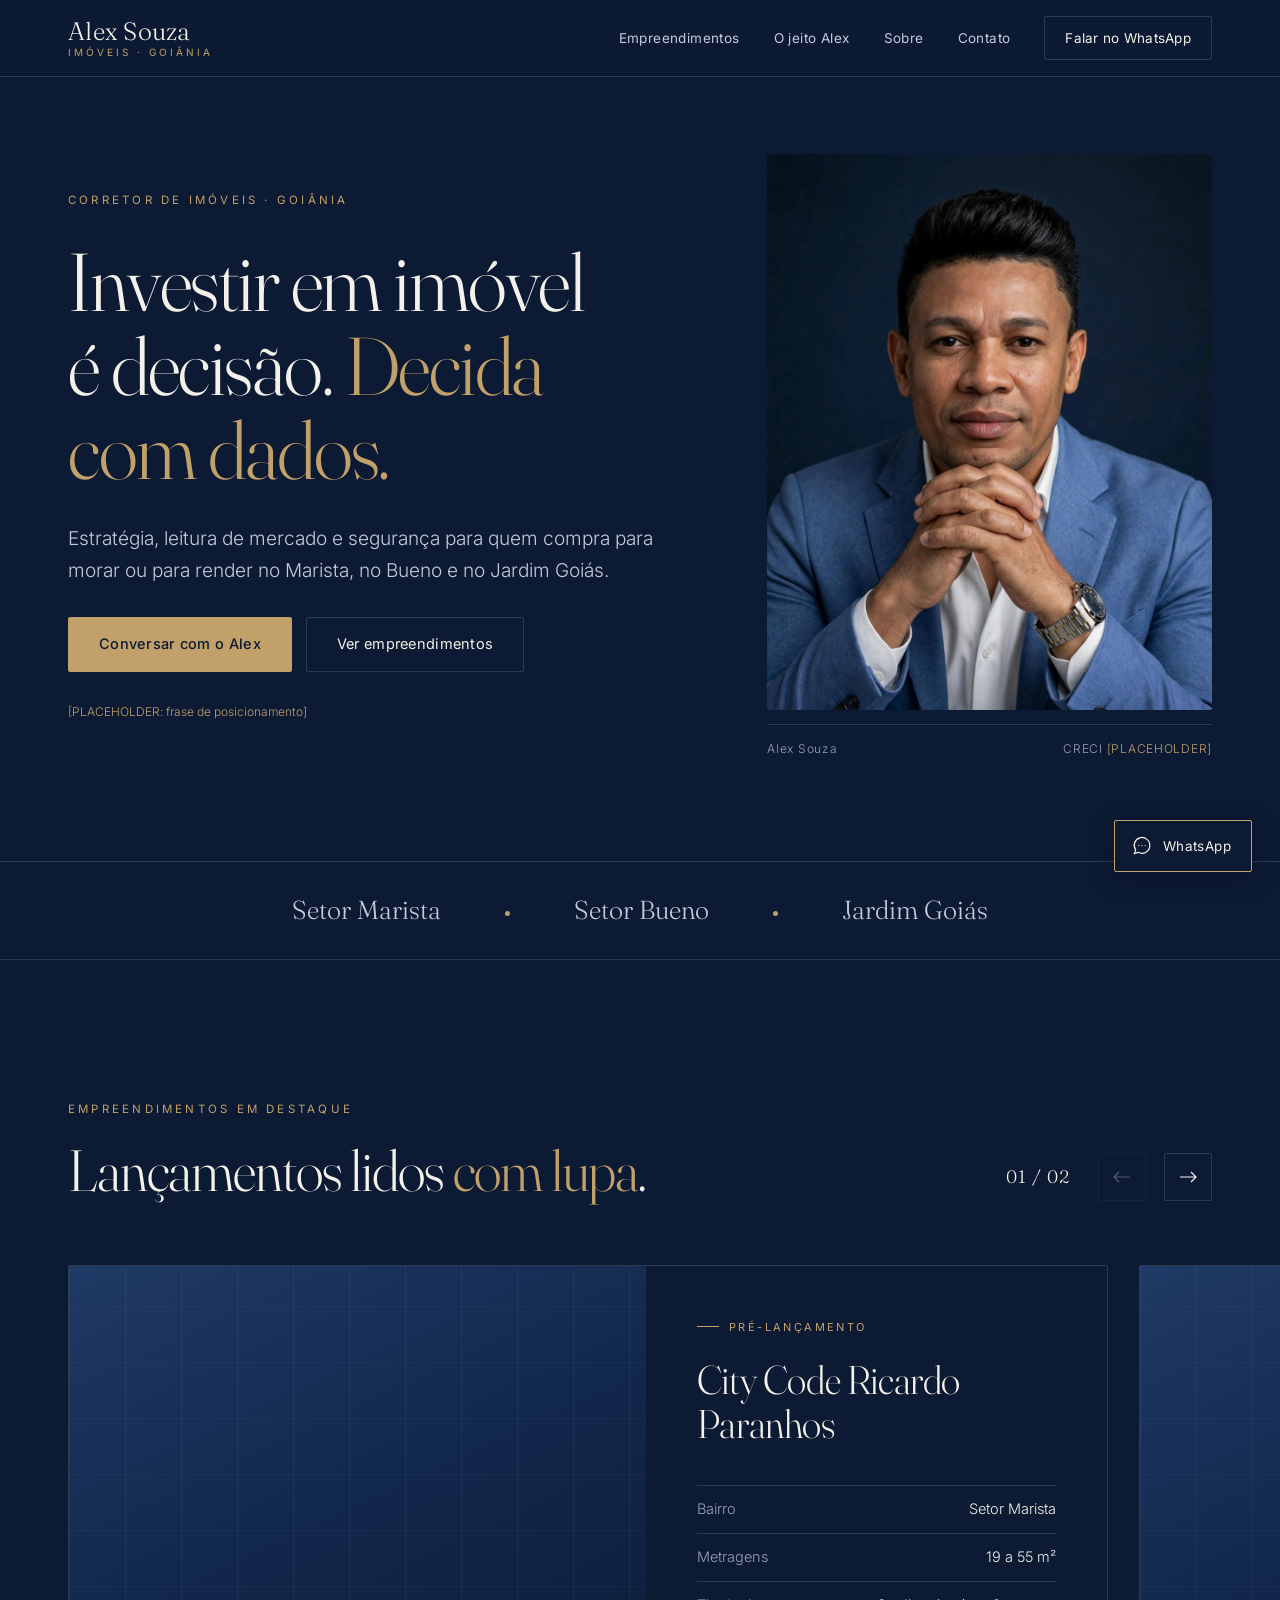
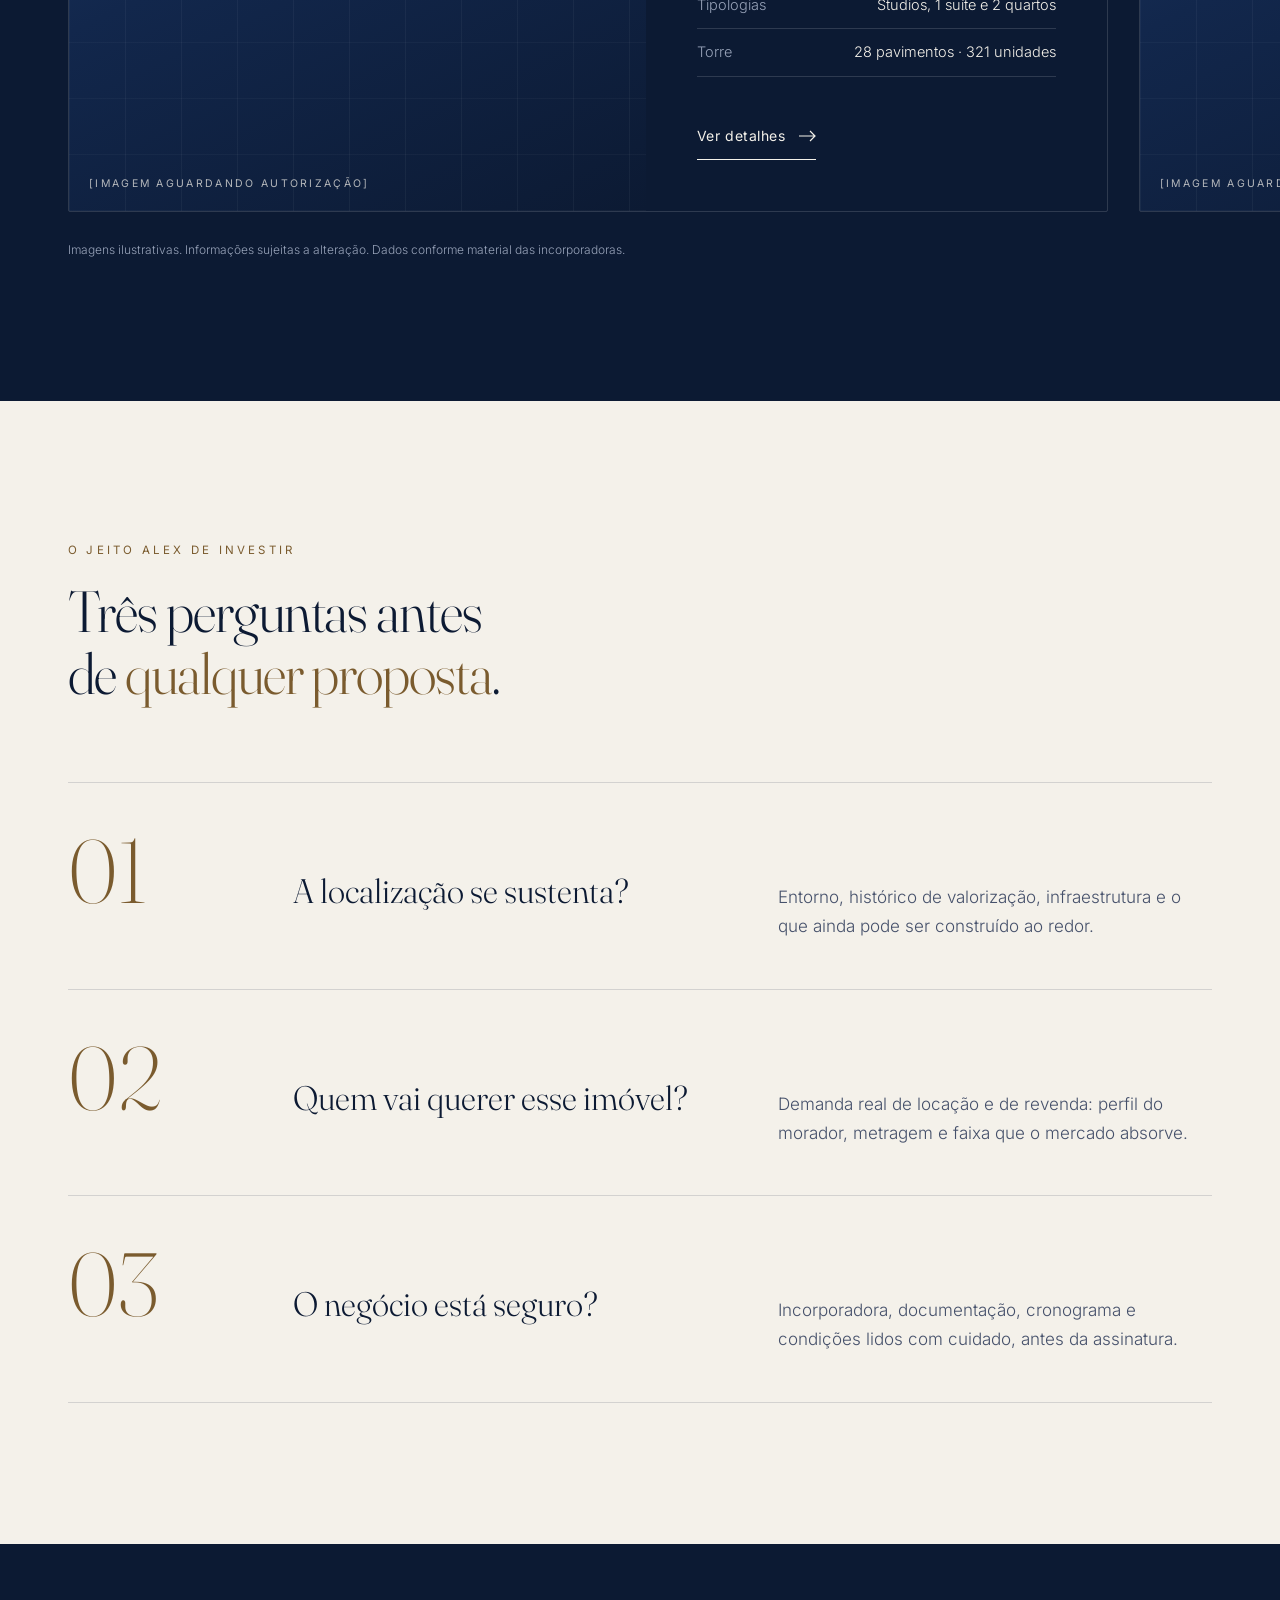
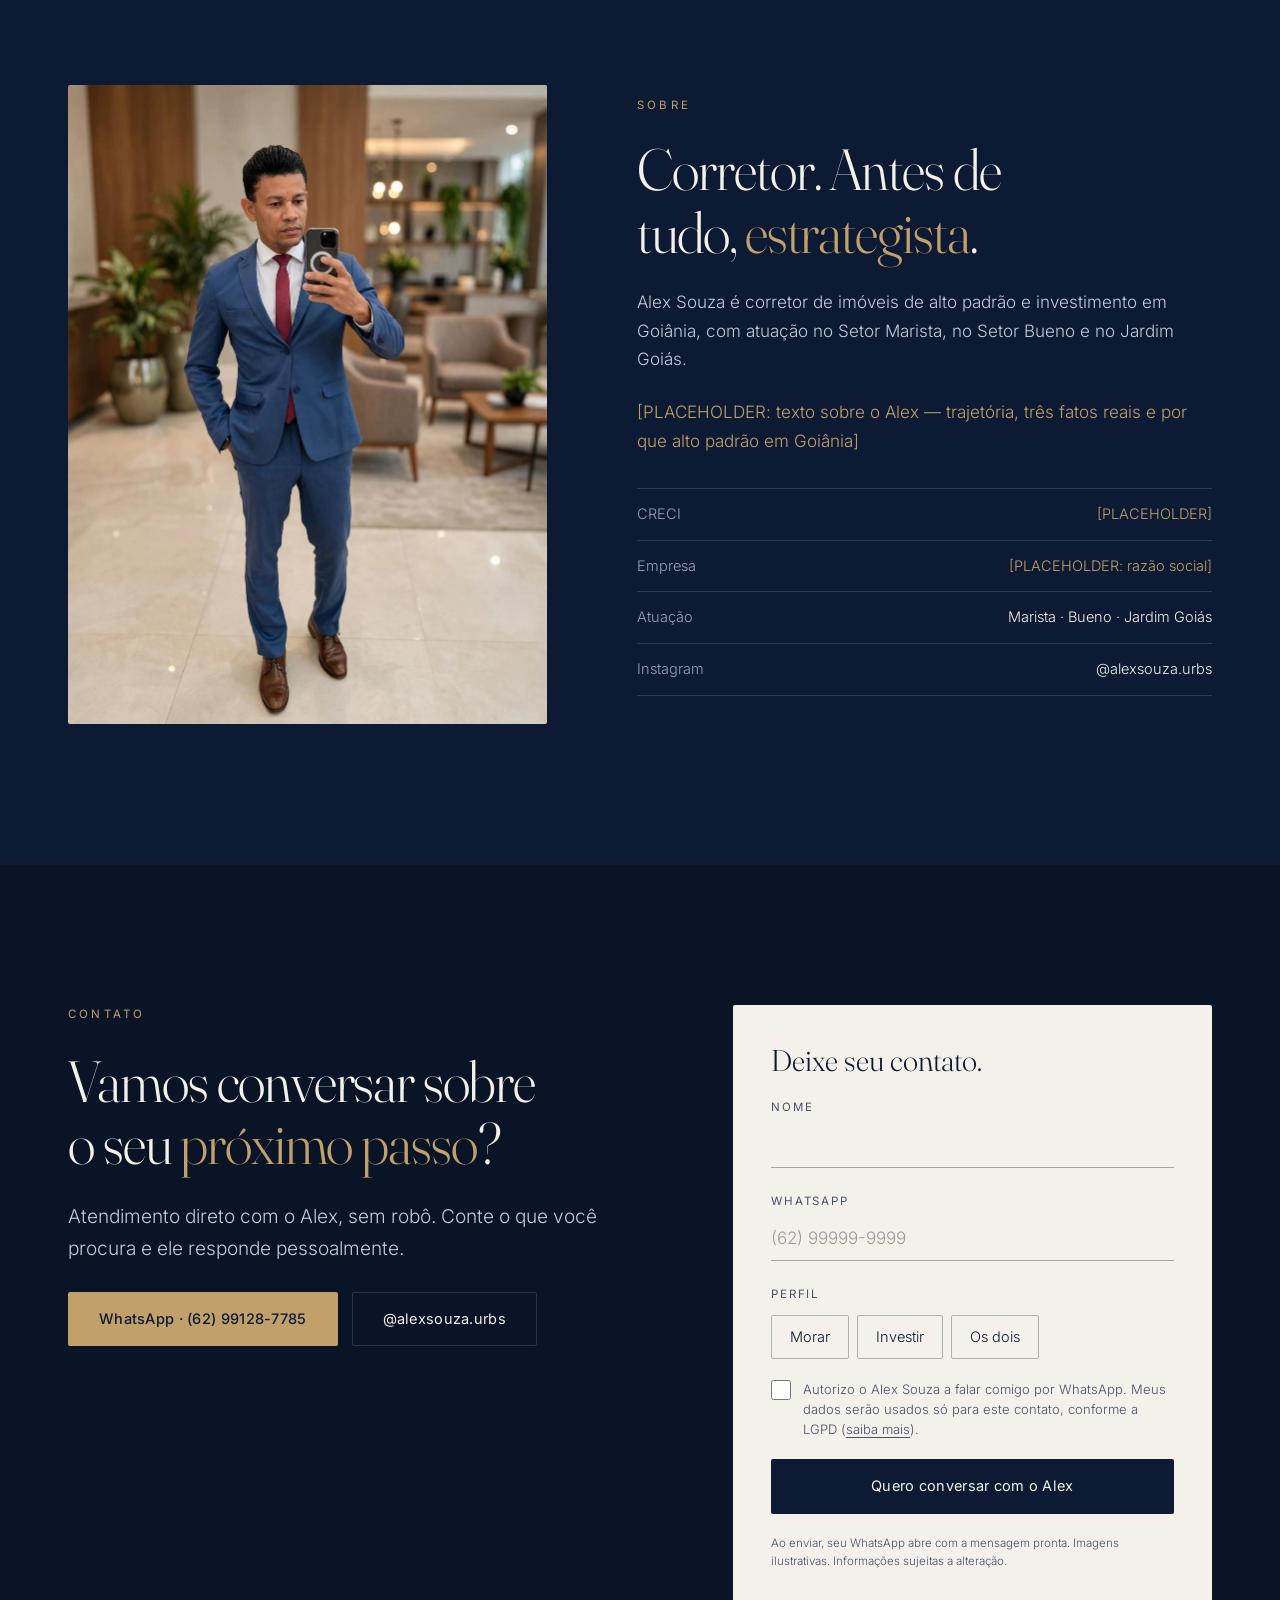
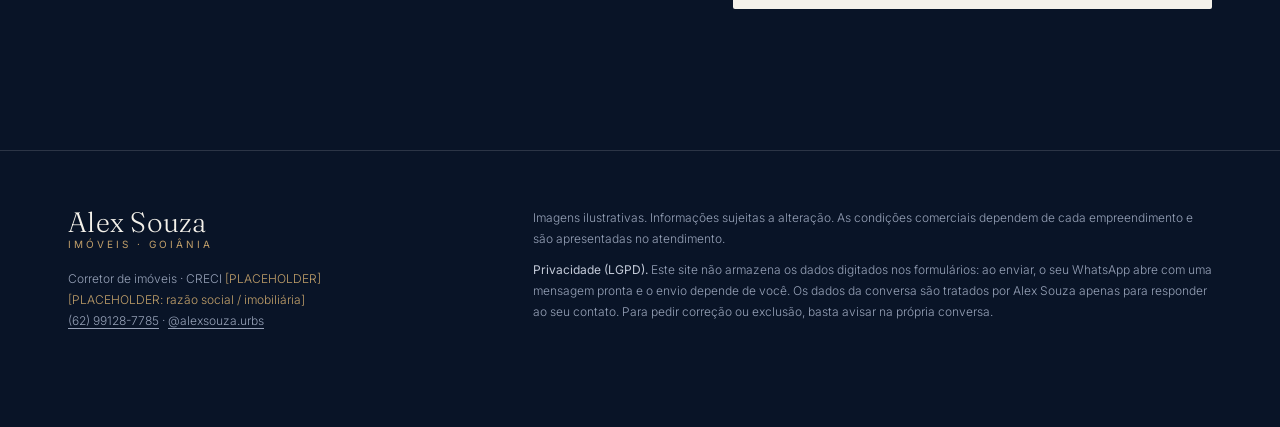
==== index.html @ 4627a456 "chore: commit inicial do site Co-Authored-By: Claude Sonnet 4.6 <noreply@anthropic.com>" ====
<!doctype html>
<html lang="pt-BR">
<head>
<meta charset="utf-8">
<meta name="viewport" content="width=device-width, initial-scale=1">
<title>Alex Souza · Corretor de imóveis de alto padrão e investimento em Goiânia</title>
<meta name="description" content="Alex Souza, corretor de imóveis em Goiânia. Estratégia e análise para comprar ou investir no Setor Marista, Setor Bueno e Jardim Goiás.">
<meta name="theme-color" content="#0C1A33">
<link rel="icon" href="favicon.svg" type="image/svg+xml">
<!-- DOMÍNIO ainda não definido. Quando confirmado, descomente e troque [DOMÍNIO]:
<link rel="canonical" href="https://[DOMÍNIO]/">
<meta property="og:url" content="https://[DOMÍNIO]/">
<meta property="og:image" content="https://[DOMÍNIO]/assets/img/alex-hero.jpg">
-->
<meta property="og:type" content="website">
<meta property="og:locale" content="pt_BR">
<meta property="og:site_name" content="Alex Souza · Imóveis">
<meta property="og:title" content="Alex Souza · Corretor de imóveis de alto padrão e investimento em Goiânia">
<meta property="og:description" content="Alex Souza, corretor de imóveis em Goiânia. Estratégia e análise para comprar ou investir no Setor Marista, Setor Bueno e Jardim Goiás.">
<link rel="preload" href="assets/fonts/fraunces.woff2" as="font" type="font/woff2" crossorigin>
<link rel="preload" href="assets/fonts/inter.woff2" as="font" type="font/woff2" crossorigin>
<link rel="stylesheet" href="assets/css/style.css">
<script>document.documentElement.className += ' js';</script>
<!-- GA4 / Meta Pixel: preencher os IDs e descomentar quando existirem.
     GA4_ID = "[PLACEHOLDER]"   META_PIXEL_ID = "[PLACEHOLDER]"
     (ao ativar, atualizar o aviso de privacidade e incluir consentimento de cookies) -->
<script type="application/ld+json">
{"@context":"https://schema.org","@type":"RealEstateAgent","name":"Alex Souza","description":"Corretor de imóveis de alto padrão e investimento em Goiânia.","telephone":"+55-62-99128-7785","areaServed":["Setor Marista","Setor Bueno","Jardim Goiás","Goiânia"],"address":{"@type":"PostalAddress","addressLocality":"Goiânia","addressRegion":"GO","addressCountry":"BR"},"sameAs":["https://www.instagram.com/alexsouza.urbs"]}
</script>
</head>
<body id="topo">
<a class="skip" href="#conteudo">Ir para o conteúdo</a>
<header class="top">
  <div class="wrap">
    <a class="brand" href="#topo" aria-label="Alex Souza, página inicial"><b>Alex Souza</b><span>Imóveis · Goiânia</span></a>
    <button class="menu-btn" type="button" aria-expanded="false" aria-controls="nav">Menu</button>
    <nav class="nav" id="nav" aria-label="Principal"><a href="#empreendimentos">Empreendimentos</a><a href="#jeito">O jeito Alex</a><a href="#sobre">Sobre</a><a href="#contato">Contato</a><a class="btn btn-line btn-sm" href="https://wa.me/5562991287785?text=Ol%C3%A1%2C%20Alex%21%20Vim%20pelo%20seu%20site%20e%20gostaria%20de%20conversar%20sobre%20im%C3%B3veis%20em%20Goi%C3%A2nia." target="_blank" rel="noopener">Falar no WhatsApp</a></nav>
  </div>
</header>
<main id="conteudo">

  <!-- 1. HERO — para trocar o retrato, substitua assets/img/alex-hero.jpg (qualquer proporção; o quadro 4:5 recorta sozinho). -->
  <section class="wrap hero" aria-labelledby="h-hero">
    <div class="hero-copy" data-reveal>
      <span class="eyebrow">Corretor de imóveis · Goiânia</span>
      <h1 class="display" id="h-hero">Investir em imóvel é decisão. <em>Decida com dados.</em></h1>
      <p class="lead">Estratégia, leitura de mercado e segurança para quem compra para morar ou para render no Marista, no Bueno e no Jardim Goiás.</p>
      <div class="row">
        <a class="btn btn-bronze" href="https://wa.me/5562991287785?text=Ol%C3%A1%2C%20Alex%21%20Vim%20pelo%20seu%20site%20e%20gostaria%20de%20conversar%20sobre%20im%C3%B3veis%20em%20Goi%C3%A2nia." target="_blank" rel="noopener">Conversar com o Alex</a>
        <a class="btn btn-line" href="#empreendimentos">Ver empreendimentos</a>
      </div>
      <!-- Frase de posicionamento: o Alex ainda vai escolher entre as 3 opções. -->
      <p class="note"><span class="ph">[PLACEHOLDER: frase de posicionamento]</span></p>
    </div>
    <figure class="portrait" data-reveal>
      <div class="frame"><img src="assets/img/alex-hero.jpg" width="1026" height="1280" alt="Retrato de Alex Souza, corretor de imóveis em Goiânia" fetchpriority="high"></div>
      <figcaption><span>Alex Souza</span><span>CRECI <span class="ph">[PLACEHOLDER]</span></span></figcaption>
    </figure>
  </section>

  <!-- 2. FAIXA DE BAIRROS -->
  <div class="strip" aria-label="Bairros de atuação">
    <ul class="wrap"><li>Setor Marista</li><li>Setor Bueno</li><li>Jardim Goiás</li></ul>
  </div>

  <!-- 3. EMPREENDIMENTOS EM DESTAQUE -->
  <section id="empreendimentos" class="sec" aria-labelledby="h-emp">
    <div data-carousel aria-roledescription="carrossel" aria-label="Empreendimentos em destaque">
      <div class="wrap car-head" data-reveal>
        <div class="head">
          <span class="eyebrow">Empreendimentos em destaque</span>
          <h2 class="title" id="h-emp">Lançamentos lidos <em>com lupa</em>.</h2>
        </div>
        <div class="car-ui">
        <span class="count" aria-live="polite">01 / 01</span>
        <button class="arrow" type="button" data-prev aria-label="Anterior: empreendimento"><svg width="18" height="12" viewBox="0 0 18 12" fill="none" stroke="currentColor" stroke-width="1.2" aria-hidden="true"><path d="M17 6H1M6 1L1 6l5 5"/></svg></button>
        <button class="arrow" type="button" data-next aria-label="Próximo: empreendimento"><svg width="18" height="12" viewBox="0 0 18 12" fill="none" stroke="currentColor" stroke-width="1.2" aria-hidden="true"><path d="M1 6h16M12 1l5 5-5 5"/></svg></button>
      </div>
      </div>
      <div class="track" tabindex="0" data-reveal>
        <article class="slide dev">
          <div class="shot " data-src="" data-alt="Perspectiva ilustrativa do City Code Ricardo Paranhos"><span class="wait">[imagem aguardando autorização]</span></div>
          <div class="dev-body">
            <span class="tag">Pré-lançamento</span>
            <h3>City Code Ricardo Paranhos</h3>
            <dl class="spec"><div><dt>Bairro</dt><dd>Setor Marista</dd></div><div><dt>Metragens</dt><dd>19 a 55 m²</dd></div><div><dt>Tipologias</dt><dd>Studios, 1 suíte e 2 quartos</dd></div><div><dt>Torre</dt><dd>28 pavimentos · 321 unidades</dd></div></dl>
            <a class="more" href="city-code-ricardo-paranhos/index.html">Ver detalhes<svg width="18" height="12" viewBox="0 0 18 12" fill="none" stroke="currentColor" stroke-width="1.2" aria-hidden="true"><path d="M1 6h16M12 1l5 5-5 5"/></svg></a>
          </div>
        </article>
        <article class="slide dev">
          <div class="shot " data-src="" data-alt="Perspectiva ilustrativa do ÓRA Vaca Brava"><span class="wait">[imagem aguardando autorização]</span></div>
          <div class="dev-body">
            <span class="tag"><span class="ph">[PLACEHOLDER: fase]</span></span>
            <h3>ÓRA Vaca Brava</h3>
            <dl class="spec"><div><dt>Bairro</dt><dd><span class="ph">[PLACEHOLDER]</span></dd></div><div><dt>Metragens</dt><dd><span class="ph">[PLACEHOLDER]</span></dd></div><div><dt>Tipologias</dt><dd><span class="ph">[PLACEHOLDER]</span></dd></div></dl>
            <a class="more" href="ora-vaca-brava/index.html">Ver detalhes<svg width="18" height="12" viewBox="0 0 18 12" fill="none" stroke="currentColor" stroke-width="1.2" aria-hidden="true"><path d="M1 6h16M12 1l5 5-5 5"/></svg></a>
          </div>
        </article>
      </div>
    </div>
    <div class="wrap"><p class="note" style="margin-top:28px">Imagens ilustrativas. Informações sujeitas a alteração. Dados conforme material das incorporadoras.</p></div>
  </section>

  <!-- 4. O JEITO ALEX DE INVESTIR -->
  <section id="jeito" class="sec on-light" aria-labelledby="h-jeito">
    <div class="wrap">
      <div class="head" data-reveal>
        <span class="eyebrow">O jeito Alex de investir</span>
        <h2 class="title" id="h-jeito">Três perguntas antes de <em>qualquer proposta</em>.</h2>
      </div>
      <ol class="asks">
        <li class="ask" data-reveal><span class="n" aria-hidden="true">01</span><h3>A localização se sustenta?</h3><p>Entorno, histórico de valorização, infraestrutura e o que ainda pode ser construído ao redor.</p></li>
        <li class="ask" data-reveal><span class="n" aria-hidden="true">02</span><h3>Quem vai querer esse imóvel?</h3><p>Demanda real de locação e de revenda: perfil do morador, metragem e faixa que o mercado absorve.</p></li>
        <li class="ask" data-reveal><span class="n" aria-hidden="true">03</span><h3>O negócio está seguro?</h3><p>Incorporadora, documentação, cronograma e condições lidos com cuidado, antes da assinatura.</p></li>
      </ol>
    </div>
  </section>

  <!-- 5. GOIÂNIA EM ANÁLISE — oculta até haver conteúdo real.
       Para ativar: remova o atributo "hidden", preencha título, link do Instagram e capa (data-src) de 3 a 6 cards. -->
  <section id="analises" class="sec on-light" aria-labelledby="h-ana" hidden>
    <div data-carousel aria-roledescription="carrossel" aria-label="Goiânia em análise">
      <div class="wrap car-head">
        <div class="head"><span class="eyebrow">Goiânia em análise</span><h2 class="title" id="h-ana">Conteúdo para quem <em>pensa antes</em> de comprar.</h2></div>
        <div class="car-ui">
        <span class="count" aria-live="polite">01 / 01</span>
        <button class="arrow" type="button" data-prev aria-label="Anterior: conteúdo"><svg width="18" height="12" viewBox="0 0 18 12" fill="none" stroke="currentColor" stroke-width="1.2" aria-hidden="true"><path d="M17 6H1M6 1L1 6l5 5"/></svg></button>
        <button class="arrow" type="button" data-next aria-label="Próximo: conteúdo"><svg width="18" height="12" viewBox="0 0 18 12" fill="none" stroke="currentColor" stroke-width="1.2" aria-hidden="true"><path d="M1 6h16M12 1l5 5-5 5"/></svg></button>
      </div>
      </div>
      <div class="track" tabindex="0">
        <article class="slide post"><div class="shot r-4x5" data-src="" data-alt="Capa do conteúdo"><span class="wait">[imagem aguardando autorização]</span></div><span class="eyebrow">[TEMA]</span><h3>[TÍTULO DO CONTEÚDO]</h3><a class="more" href="https://www.instagram.com/alexsouza.urbs">Ver no Instagram<svg width="18" height="12" viewBox="0 0 18 12" fill="none" stroke="currentColor" stroke-width="1.2" aria-hidden="true"><path d="M1 6h16M12 1l5 5-5 5"/></svg></a></article>
        <article class="slide post"><div class="shot r-4x5" data-src="" data-alt="Capa do conteúdo"><span class="wait">[imagem aguardando autorização]</span></div><span class="eyebrow">[TEMA]</span><h3>[TÍTULO DO CONTEÚDO]</h3><a class="more" href="https://www.instagram.com/alexsouza.urbs">Ver no Instagram<svg width="18" height="12" viewBox="0 0 18 12" fill="none" stroke="currentColor" stroke-width="1.2" aria-hidden="true"><path d="M1 6h16M12 1l5 5-5 5"/></svg></a></article>
        <article class="slide post"><div class="shot r-4x5" data-src="" data-alt="Capa do conteúdo"><span class="wait">[imagem aguardando autorização]</span></div><span class="eyebrow">[TEMA]</span><h3>[TÍTULO DO CONTEÚDO]</h3><a class="more" href="https://www.instagram.com/alexsouza.urbs">Ver no Instagram<svg width="18" height="12" viewBox="0 0 18 12" fill="none" stroke="currentColor" stroke-width="1.2" aria-hidden="true"><path d="M1 6h16M12 1l5 5-5 5"/></svg></a></article>
      </div>
    </div>
  </section>

  <!-- 6. SOBRE — para trocar a foto, substitua assets/img/alex-sobre.jpg (o quadro 1:1 recorta sozinho). -->
  <section id="sobre" class="sec" aria-labelledby="h-sobre">
    <div class="wrap about">
      <div class="frame" data-reveal><img src="assets/img/alex-sobre.jpg" width="906" height="1132" loading="lazy" alt="Alex Souza em retrato de estúdio"></div>
      <div class="about-copy" data-reveal>
        <span class="eyebrow">Sobre</span>
        <h2 class="title" id="h-sobre">Corretor. Antes de tudo, <em>estrategista</em>.</h2>
        <p>Alex Souza é corretor de imóveis de alto padrão e investimento em Goiânia, com atuação no Setor Marista, no Setor Bueno e no Jardim Goiás.</p>
        <p><span class="ph">[PLACEHOLDER: texto sobre o Alex — trajetória, três fatos reais e por que alto padrão em Goiânia]</span></p>
        <dl class="facts">
          <div><dt>CRECI</dt><dd><span class="ph">[PLACEHOLDER]</span></dd></div>
          <div><dt>Empresa</dt><dd><span class="ph">[PLACEHOLDER: razão social]</span></dd></div>
          <div><dt>Atuação</dt><dd>Marista · Bueno · Jardim Goiás</dd></div>
          <div><dt>Instagram</dt><dd><a href="https://www.instagram.com/alexsouza.urbs" target="_blank" rel="noopener">@alexsouza.urbs</a></dd></div>
        </dl>
      </div>
    </div>
  </section>

  <!-- 7. CONTATO -->
  <section id="contato" class="sec deep" aria-labelledby="h-contato">
    <div class="wrap contact">
      <div class="contact-copy" data-reveal>
        <span class="eyebrow">Contato</span>
        <h2 class="title" id="h-contato">Vamos conversar sobre o seu <em>próximo passo</em>?</h2>
        <p class="lead">Atendimento direto com o Alex, sem robô. Conte o que você procura e ele responde pessoalmente.</p>
        <div class="row">
          <a class="btn btn-bronze" href="https://wa.me/5562991287785?text=Ol%C3%A1%2C%20Alex%21%20Vim%20pelo%20seu%20site%20e%20gostaria%20de%20conversar%20sobre%20im%C3%B3veis%20em%20Goi%C3%A2nia." target="_blank" rel="noopener">WhatsApp · (62) 99128-7785</a>
          <a class="btn btn-line" href="https://www.instagram.com/alexsouza.urbs" target="_blank" rel="noopener">@alexsouza.urbs</a>
        </div>
      </div>
      <div class="card" data-reveal>
      <form class="form" id="form-contato" data-lead data-empreendimento="" novalidate>
        <p class="form-title">Deixe seu contato.</p>
        <label class="field">Nome
          <input type="text" name="nome" autocomplete="name" required>
          <span class="err" data-err="nome" role="alert"></span>
        </label>
        <label class="field">WhatsApp
          <input type="tel" name="whatsapp" autocomplete="tel-national" inputmode="numeric" placeholder="(62) 99999-9999" required>
          <span class="err" data-err="whatsapp" role="alert"></span>
        </label>
        <fieldset>
          <legend>Perfil</legend>
          <div class="chips">
            <label><input type="radio" name="perfil" value="morar"><span>Morar</span></label>
            <label><input type="radio" name="perfil" value="investir"><span>Investir</span></label>
            <label><input type="radio" name="perfil" value="morar e investir"><span>Os dois</span></label>
          </div>
        </fieldset>
        <div>
          <label class="consent"><input type="checkbox" name="consentimento"><span>Autorizo o Alex Souza a falar comigo por WhatsApp. Meus dados serão usados só para este contato, conforme a LGPD (<a href="#privacidade">saiba mais</a>).</span></label>
          <span class="err" data-err="consentimento" role="alert"></span>
        </div>
        <button class="btn btn-navy" type="submit">Quero conversar com o Alex</button>
        <p class="fine">Ao enviar, seu WhatsApp abre com a mensagem pronta. Imagens ilustrativas. Informações sujeitas a alteração.</p>
        <noscript><p class="fine"><a href="https://wa.me/5562991287785?text=Ol%C3%A1%2C%20Alex%21%20Vim%20pelo%20seu%20site%20e%20gostaria%20de%20conversar%20sobre%20im%C3%B3veis%20em%20Goi%C3%A2nia.">Chamar o Alex direto no WhatsApp</a>.</p></noscript>
      </form>
      </div>
    </div>
  </section>
</main>
<footer class="foot">
  <div class="wrap foot-grid">
    <div class="foot-id">
      <a class="brand" href="#topo"><b>Alex Souza</b><span>Imóveis · Goiânia</span></a>
      <p>Corretor de imóveis · CRECI <span class="ph">[PLACEHOLDER]</span><br><span class="ph">[PLACEHOLDER: razão social / imobiliária]</span><br>
      <a href="https://wa.me/5562991287785?text=Ol%C3%A1%2C%20Alex%21%20Vim%20pelo%20seu%20site%20e%20gostaria%20de%20conversar%20sobre%20im%C3%B3veis%20em%20Goi%C3%A2nia." target="_blank" rel="noopener">(62) 99128-7785</a> · <a href="https://www.instagram.com/alexsouza.urbs" target="_blank" rel="noopener">@alexsouza.urbs</a></p>
    </div>
    <div>
      <p>Imagens ilustrativas. Informações sujeitas a alteração. As condições comerciais dependem de cada empreendimento e são apresentadas no atendimento.</p>
      <p id="privacidade"><b style="font-weight:400;color:var(--on-dark-soft)">Privacidade (LGPD).</b> Este site não armazena os dados digitados nos formulários: ao enviar, o seu WhatsApp abre com uma mensagem pronta e o envio depende de você. Os dados da conversa são tratados por Alex Souza apenas para responder ao seu contato. Para pedir correção ou exclusão, basta avisar na própria conversa.</p>
    </div>
  </div>
</footer>
<a class="wa" href="https://wa.me/5562991287785?text=Ol%C3%A1%2C%20Alex%21%20Vim%20pelo%20seu%20site%20e%20gostaria%20de%20conversar%20sobre%20im%C3%B3veis%20em%20Goi%C3%A2nia." target="_blank" rel="noopener" aria-label="Falar com o Alex no WhatsApp"><svg width="22" height="22" viewBox="0 0 24 24" fill="none" stroke="currentColor" stroke-width="1.3" stroke-linecap="round" stroke-linejoin="round" aria-hidden="true"><path d="M20.5 11.5a8.5 8.5 0 0 1-12.6 7.4L3.5 20.5l1.6-4.3A8.5 8.5 0 1 1 20.5 11.5z"/><path d="M8.5 11.5h.01M12 11.5h.01M15.5 11.5h.01"/></svg><span>WhatsApp</span></a>
<script src="assets/js/main.js" defer></script>
</body>
</html>
---- assets/css/style.css ----
/* Alex Souza · Imóveis — v2
   Identidade: marinho #0C1A33 · azul-terno #1F3A66 · off-white #F4F1EA · bronze #C2A06A · bordô #7A1F2E (pontual)
   Títulos: Fraunces 300 · Texto: Inter 300/400 · hairlines de 1px · raio máx. 2px */

@font-face{font-family:'Fraunces';src:url('../fonts/fraunces.woff2') format('woff2');font-weight:100 900;font-style:normal;font-display:swap}
@font-face{font-family:'Inter';src:url('../fonts/inter.woff2') format('woff2');font-weight:100 900;font-style:normal;font-display:swap}

:root{
  --navy:#0C1A33; --navy-deep:#091427; --blue:#1F3A66;
  --paper:#F4F1EA; --white:#FBFAF6;
  --bronze:#C2A06A; --bronze-ink:#7A5B2E; --wine:#7A1F2E;
  --on-dark:#F4F1EA; --on-dark-soft:#C4CBD9; --on-dark-mute:#97A2B8;
  --on-light:#0C1A33; --on-light-soft:#46516B;
  --hair-d:rgba(255,255,255,.14); --hair-l:rgba(12,26,51,.14);
  --serif:'Fraunces',Georgia,'Times New Roman',serif;
  --sans:'Inter',system-ui,-apple-system,'Segoe UI',sans-serif;
  --wrap:1240px; --gut:clamp(20px,5vw,48px);
  --sec:clamp(76px,11vw,150px);
  --edge:max(var(--gut),calc((100vw - var(--wrap))/2 + var(--gut)));
}

*,*::before,*::after{box-sizing:border-box}
html{scroll-behavior:smooth;-webkit-text-size-adjust:100%;scroll-padding-top:84px}
body{margin:0;background:var(--navy);color:var(--on-dark);font-family:var(--sans);font-weight:300;font-size:17px;line-height:1.7;-webkit-font-smoothing:antialiased;overflow-x:hidden}
img{max-width:100%;height:auto;display:block}
a{color:inherit;text-decoration:none}
h1,h2,h3,p,figure,ul,ol{margin:0;padding:0}
ul,ol{list-style:none}
button,input{font:inherit;color:inherit}
button{cursor:pointer;background:none;border:0;padding:0}
:focus-visible{outline:2px solid var(--bronze);outline-offset:3px}
.on-light :focus-visible,.card :focus-visible{outline-color:var(--blue)}
[hidden]{display:none!important}
.sr{position:absolute;width:1px;height:1px;overflow:hidden;clip:rect(0 0 0 0);white-space:nowrap}
.skip{position:absolute;left:-999px;top:8px;background:var(--bronze);color:var(--navy);padding:10px 16px;z-index:200;font-weight:500}
.skip:focus{left:8px}

/* Base de layout */
.wrap{max-width:var(--wrap);margin:0 auto;padding-inline:var(--gut)}
.sec{padding-block:var(--sec)}
.on-light{background:var(--paper);color:var(--on-light)}
.deep{background:var(--navy-deep)}

/* Tipografia */
.eyebrow{font-size:11.5px;font-weight:400;letter-spacing:.28em;text-transform:uppercase;color:var(--bronze);line-height:1.6}
.on-light .eyebrow,.card .eyebrow{color:var(--bronze-ink)}
.display,.title{font-family:var(--serif);font-weight:300;font-variation-settings:'opsz' 144;letter-spacing:-.018em;text-wrap:balance}
.display{font-size:clamp(40px,6.4vw,86px);line-height:1.03}
.title{font-size:clamp(32px,4.6vw,58px);line-height:1.08}
.display em,.title em{font-style:normal;color:var(--bronze)}
.on-light .title em{color:var(--bronze-ink)}
.lead{font-size:clamp(17px,1.5vw,19px);line-height:1.7;color:var(--on-dark-soft);max-width:34em}
.on-light .lead{color:var(--on-light-soft)}
.note{font-size:12px;line-height:1.65;color:var(--on-dark-mute);max-width:70em}
.on-light .note{color:var(--on-light-soft)}
.ph{color:var(--bronze)}
.on-light .ph,.card .ph{color:var(--bronze-ink)}
.head{display:grid;gap:20px;max-width:46em}

/* Botões e links */
.btn{display:inline-flex;align-items:center;justify-content:center;gap:10px;min-height:52px;padding:14px 30px;border:1px solid transparent;border-radius:2px;font-size:14.5px;font-weight:400;letter-spacing:.02em;transition:background .25s ease,border-color .25s ease,color .25s ease}
.btn-bronze{background:var(--bronze);color:var(--navy);font-weight:500}
.btn-bronze:hover{background:#CFB07F}
.btn-line{border-color:var(--hair-d);color:var(--on-dark)}
.btn-line:hover{border-color:var(--bronze);color:var(--bronze)}
.btn-navy{background:var(--navy);color:var(--paper)}
.btn-navy:hover{background:var(--blue)}
.btn-sm{min-height:44px;padding:10px 20px;font-size:13.5px}
.more{display:inline-flex;align-items:center;gap:12px;min-height:44px;font-size:14px;font-weight:400;letter-spacing:.04em;border-bottom:1px solid currentColor;padding-bottom:2px}
.more svg{transition:transform .3s ease}
.more:hover svg{transform:translateX(4px)}
.row{display:flex;flex-wrap:wrap;gap:14px}

/* Topo */
.top{position:sticky;top:0;z-index:60;background:rgba(12,26,51,.9);backdrop-filter:blur(10px);-webkit-backdrop-filter:blur(10px);border-bottom:1px solid var(--hair-d)}
.top .wrap{display:flex;align-items:center;justify-content:space-between;gap:20px;min-height:76px}
.brand{display:grid;gap:1px;line-height:1.1}
.brand b{font-family:var(--serif);font-weight:300;font-size:25px;letter-spacing:.01em;font-variation-settings:'opsz' 40}
.brand span{font-size:10px;font-weight:400;letter-spacing:.3em;text-transform:uppercase;color:var(--bronze)}
.nav{display:flex;align-items:center;gap:34px;font-size:13.5px;font-weight:400;letter-spacing:.03em;color:var(--on-dark-soft)}
.nav a:not(.btn){min-height:44px;display:inline-flex;align-items:center;transition:color .2s}
.nav a:not(.btn):hover{color:var(--on-dark)}
.menu-btn{display:none;min-height:44px;padding:0 4px;font-size:13px;letter-spacing:.14em;text-transform:uppercase;color:var(--on-dark-soft)}
@media (max-width:900px){
  .menu-btn{display:inline-flex;align-items:center}
  .nav{position:absolute;left:0;right:0;top:100%;flex-direction:column;align-items:stretch;gap:0;background:var(--navy);border-bottom:1px solid var(--hair-d);padding:8px var(--gut) 24px;display:none}
  .nav.open{display:flex}
  .nav a:not(.btn){min-height:52px;border-bottom:1px solid var(--hair-d);font-size:15px}
  .nav .btn{margin-top:20px}
}

/* Hero da home */
.hero{display:grid;grid-template-columns:minmax(0,7fr) minmax(0,5fr);gap:clamp(32px,6vw,88px);align-items:center;padding-block:clamp(40px,6vw,88px) clamp(64px,8vw,112px)}
.hero-copy{display:grid;gap:30px;justify-items:start}
.portrait{position:relative}
.portrait .frame{aspect-ratio:4/5;overflow:hidden;border-radius:2px;background:var(--blue)}
.portrait img{width:100%;height:100%;object-fit:cover;object-position:center 18%}
.portrait figcaption{display:flex;justify-content:space-between;gap:16px;flex-wrap:wrap;margin-top:14px;padding-top:14px;border-top:1px solid var(--hair-d);font-size:12px;letter-spacing:.06em;color:var(--on-dark-mute)}
@media (max-width:860px){.hero{grid-template-columns:1fr}.portrait{max-width:440px}}

/* Faixa de bairros */
.strip{border-block:1px solid var(--hair-d)}
.strip ul{display:flex;flex-wrap:wrap;justify-content:center;align-items:center;gap:10px clamp(20px,5vw,64px);padding-block:26px;font-family:var(--serif);font-weight:300;font-size:clamp(19px,2.2vw,26px);font-variation-settings:'opsz' 60;color:var(--on-dark-soft)}
.strip li+li::before{content:"";display:inline-block;width:5px;height:5px;border-radius:50%;background:var(--bronze);margin-right:clamp(20px,5vw,64px);vertical-align:middle}
@media (max-width:560px){.strip li+li::before{display:none}.strip ul{flex-direction:column;gap:4px}}

/* Blocos de imagem (placeholder elegante; trocar via data-src, sem mexer no layout) */
.shot{position:relative;overflow:hidden;border-radius:2px;background:
  repeating-linear-gradient(90deg,rgba(255,255,255,.045) 0 1px,transparent 1px 56px),
  repeating-linear-gradient(0deg,rgba(255,255,255,.03) 0 1px,transparent 1px 56px),
  linear-gradient(155deg,#1F3A66 0%,#12274C 45%,#0C1A33 100%)}
.shot img{position:absolute;inset:0;width:100%;height:100%;object-fit:cover;transition:transform .9s ease}
.shot:hover img{transform:scale(1.03)}
.shot .wait{position:absolute;left:20px;bottom:18px;right:76px;font-size:10.5px;font-weight:400;letter-spacing:.22em;text-transform:uppercase;color:rgba(244,241,234,.72)}
.shot.has-img .wait{display:none}
.plus{position:absolute;right:16px;bottom:16px;width:44px;height:44px;display:grid;place-items:center;border:1px solid rgba(244,241,234,.5);border-radius:2px;color:var(--paper);background:rgba(12,26,51,.35);transition:background .25s,border-color .25s}
.plus:hover{background:var(--bronze);border-color:var(--bronze);color:var(--navy)}
.r-16x9{aspect-ratio:16/9}.r-4x3{aspect-ratio:4/3}.r-4x5{aspect-ratio:4/5}
figcaption.cap{display:flex;justify-content:space-between;gap:16px;flex-wrap:wrap;margin-top:14px;font-size:14px;color:var(--on-dark-soft)}
figcaption.cap small{font-size:11px;letter-spacing:.14em;text-transform:uppercase;color:var(--on-dark-mute)}
.on-light figcaption.cap{color:var(--on-light-soft)}
.on-light figcaption.cap small{color:var(--on-light-soft)}

/* Carrosséis */
.car-head{display:flex;flex-wrap:wrap;align-items:flex-end;justify-content:space-between;gap:28px;margin-bottom:clamp(36px,5vw,64px)}
.car-ui{display:flex;align-items:center;gap:18px}
.count{font-family:var(--serif);font-weight:300;font-size:18px;letter-spacing:.06em;min-width:74px;font-variant-numeric:tabular-nums}
.arrow{width:48px;height:48px;display:grid;place-items:center;border:1px solid var(--hair-d);border-radius:2px;transition:border-color .25s,color .25s,opacity .25s}
.on-light .arrow{border-color:var(--hair-l)}
.arrow:hover{border-color:var(--bronze);color:var(--bronze)}
.on-light .arrow:hover{border-color:var(--bronze-ink);color:var(--bronze-ink)}
.arrow[disabled]{opacity:.3;cursor:default}
.track{display:flex;gap:clamp(16px,2.4vw,32px);overflow-x:auto;scroll-snap-type:x mandatory;scroll-padding-inline:var(--edge);padding-inline:var(--edge);scrollbar-width:none;-webkit-overflow-scrolling:touch;cursor:grab}
.track::-webkit-scrollbar{display:none}
.track.drag{cursor:grabbing;scroll-snap-type:none;scroll-behavior:auto}
.track.drag *{pointer-events:none}
.slide{flex:none;scroll-snap-align:start}

/* Carrossel: empreendimentos */
.dev{width:min(1040px,86vw);display:grid;grid-template-columns:minmax(0,1.25fr) minmax(0,1fr);border:1px solid var(--hair-d);border-radius:2px}
.dev .shot{border-radius:0;min-height:100%;aspect-ratio:auto}
.dev-body{display:grid;gap:22px;align-content:center;justify-items:start;padding:clamp(24px,4vw,52px)}
.tag{display:inline-flex;align-items:center;gap:10px;font-size:11px;font-weight:400;letter-spacing:.22em;text-transform:uppercase;color:var(--bronze)}
.tag::before{content:"";width:22px;height:1px;background:currentColor}
.dev h3{font-family:var(--serif);font-weight:300;font-size:clamp(28px,3.2vw,40px);line-height:1.1;font-variation-settings:'opsz' 100;letter-spacing:-.01em}
.spec{width:100%;display:grid}
.spec div{display:flex;justify-content:space-between;gap:20px;padding:11px 0;border-top:1px solid var(--hair-d);font-size:14.5px}
.spec div:last-child{border-bottom:1px solid var(--hair-d)}
.spec dt{color:var(--on-dark-mute)}
.spec dd{margin:0;text-align:right}
@media (max-width:760px){.dev{grid-template-columns:1fr}.dev .shot{aspect-ratio:4/3;min-height:0}}

/* O jeito Alex de investir (editorial, sem caixas) */
.asks{margin-top:clamp(44px,6vw,80px);border-top:1px solid var(--hair-l)}
.ask{display:grid;grid-template-columns:minmax(72px,2fr) minmax(0,5fr) minmax(0,5fr);gap:clamp(16px,4vw,56px);align-items:baseline;padding-block:clamp(28px,4vw,48px);border-bottom:1px solid var(--hair-l)}
.ask .n{font-family:var(--serif);font-weight:200;font-size:clamp(52px,7vw,96px);line-height:.9;color:var(--bronze-ink);font-variation-settings:'opsz' 144}
.ask h3{font-family:var(--serif);font-weight:300;font-size:clamp(24px,2.8vw,34px);line-height:1.15;font-variation-settings:'opsz' 80}
.ask p{color:var(--on-light-soft)}
@media (max-width:760px){.ask{grid-template-columns:1fr;gap:10px}}

/* Conteúdo (Goiânia em análise) */
.post{width:min(380px,80vw);display:grid;gap:16px}
.post h3{font-family:var(--serif);font-weight:300;font-size:24px;line-height:1.2}

/* Sobre */
.about{display:grid;grid-template-columns:minmax(0,5fr) minmax(0,6fr);gap:clamp(32px,7vw,104px);align-items:center}
.about .frame{aspect-ratio:3/4;overflow:hidden;border-radius:2px;background:var(--blue)}
.about img{width:100%;height:100%;object-fit:cover;object-position:center top;transition:transform .9s ease}
.about .frame:hover img{transform:scale(1.03)}
.about-copy{display:grid;gap:24px}
.about-copy p{color:var(--on-dark-soft);max-width:34em}
.facts{display:grid;border-top:1px solid var(--hair-d);margin-top:8px}
.facts div{display:flex;justify-content:space-between;gap:20px;padding:13px 0;border-bottom:1px solid var(--hair-d);font-size:14.5px}
.facts dt{color:var(--on-dark-mute)}.facts dd{margin:0;text-align:right}
@media (max-width:860px){.about{grid-template-columns:1fr}.about .frame{max-width:440px}}

/* Formulário */
.card{background:var(--paper);color:var(--on-light);border-radius:2px;padding:clamp(24px,3vw,40px)}
.form{display:grid;gap:20px}
.form-title{font-family:var(--serif);font-weight:300;font-size:clamp(24px,2.4vw,30px);line-height:1.15;font-variation-settings:'opsz' 80}
.field{display:grid;gap:4px;font-size:11.5px;font-weight:400;letter-spacing:.16em;text-transform:uppercase;color:var(--on-light-soft)}
.field input{width:100%;height:46px;border:0;border-bottom:1px solid rgba(12,26,51,.35);border-radius:0;background:transparent;font-size:17px;font-weight:300;letter-spacing:0;text-transform:none;color:var(--on-light);padding:0}
.field input:focus{outline:none;border-bottom:2px solid var(--blue)}
.field input::placeholder{color:rgba(12,26,51,.4)}
fieldset{border:0;margin:0;padding:0;min-width:0}
legend{padding:0;margin-bottom:10px;font-size:11.5px;font-weight:400;letter-spacing:.16em;text-transform:uppercase;color:var(--on-light-soft)}
.chips{display:flex;flex-wrap:wrap;gap:8px}
.chips label{position:relative}
.chips input{position:absolute;opacity:0;inset:0;cursor:pointer}
.chips span{display:inline-flex;align-items:center;min-height:44px;padding:8px 18px;border:1px solid rgba(12,26,51,.3);border-radius:2px;font-size:14.5px;transition:background .2s,color .2s,border-color .2s}
.chips input:checked+span{background:var(--navy);border-color:var(--navy);color:var(--paper)}
.chips input:focus-visible+span{outline:2px solid var(--blue);outline-offset:2px}
.consent{display:flex;gap:12px;align-items:flex-start;font-size:13px;line-height:1.55;color:var(--on-light-soft)}
.consent input{flex:none;width:20px;height:20px;margin:1px 0 0;accent-color:var(--navy)}
.consent a{text-decoration:underline;text-underline-offset:3px}
.err{font-size:12.5px;color:var(--wine);letter-spacing:0;text-transform:none;min-height:0}
.form .btn{width:100%}
.fine{font-size:11.5px;line-height:1.6;color:var(--on-light-soft)}

/* Contato (home) */
.contact{display:grid;grid-template-columns:minmax(0,6fr) minmax(0,5fr);gap:clamp(32px,7vw,104px);align-items:start}
.contact-copy{display:grid;gap:26px;justify-items:start}
@media (max-width:860px){.contact{grid-template-columns:1fr}}

/* Hero de empreendimento */
.dhero{position:relative;isolation:isolate}
.dhero>.shot{position:absolute;inset:0;z-index:-2;border-radius:0}
.dhero::before{content:"";position:absolute;inset:0;z-index:-1;background:linear-gradient(90deg,rgba(9,20,39,.92) 0%,rgba(9,20,39,.62) 55%,rgba(9,20,39,.35) 100%)}
.dhero .wrap{display:grid;grid-template-columns:minmax(0,7fr) minmax(0,5fr);gap:clamp(32px,6vw,88px);align-items:center;padding-block:clamp(48px,7vw,104px)}
.dhero-copy{display:grid;gap:28px;justify-items:start}
.dhero .wait{left:var(--edge);bottom:20px}
@media (max-width:900px){.dhero .wrap{grid-template-columns:1fr}.dhero::before{background:rgba(9,20,39,.78)}}

/* Números */
.nums{display:grid;grid-template-columns:repeat(4,minmax(0,1fr));border-top:1px solid var(--hair-d)}
.num{padding:clamp(24px,3vw,40px) clamp(12px,2vw,28px) clamp(24px,3vw,40px) 0;border-bottom:1px solid var(--hair-d)}
.num b{display:block;font-family:var(--serif);font-weight:200;font-size:clamp(44px,5.6vw,76px);line-height:1;font-variation-settings:'opsz' 144;letter-spacing:-.02em}
.num b small{font-size:.32em;font-weight:300;letter-spacing:.02em;margin-left:6px;color:var(--bronze)}
.num span{display:block;margin-top:12px;font-size:14px;color:var(--on-dark-mute)}
@media (max-width:760px){.nums{grid-template-columns:repeat(2,minmax(0,1fr))}}

/* Conceito */
.split{display:grid;grid-template-columns:minmax(0,5fr) minmax(0,6fr);gap:clamp(32px,7vw,104px);align-items:center}
.split-copy{display:grid;gap:24px}
@media (max-width:860px){.split{grid-template-columns:1fr}}

/* Tipologias */
/* Tipologia slide com foto */
.unit{width:min(480px,88vw);display:grid;gap:0;align-content:start}
.unit-img{margin:0;position:relative;overflow:hidden;border-radius:2px}
.unit-img img{width:100%;height:clamp(260px,38vw,440px);object-fit:cover;display:block;transition:transform .9s ease}
.unit-img:hover img:first-child{transform:scale(1.03)}
.unit-img--duo{display:grid;grid-template-columns:1fr 1fr;gap:3px}
.unit-img--duo img{height:clamp(180px,24vw,300px)}
.unit-img figcaption{font-size:11px;color:var(--on-light-soft);padding:6px 0 0;letter-spacing:.06em;opacity:.7}
.unit-info{padding-top:24px;border-top:1px solid var(--hair-l);margin-top:16px;display:grid;gap:10px;align-content:start}
.unit .m{font-family:var(--serif);font-weight:200;font-size:clamp(64px,7vw,92px);line-height:.95;font-variation-settings:'opsz' 144;letter-spacing:-.02em}
.unit .m small{font-size:.3em;font-weight:300;margin-left:8px;color:var(--bronze-ink);letter-spacing:.02em}
.unit h3{font-family:var(--serif);font-weight:300;font-size:26px;line-height:1.2}
.unit p{font-size:15.5px;color:var(--on-light-soft)}
.unit .vaga{font-size:13px;padding-top:14px;border-top:1px solid var(--hair-l);color:var(--on-light)}
.unit .vaga b{font-weight:400;letter-spacing:.14em;text-transform:uppercase;font-size:11px;color:var(--bronze-ink);margin-right:8px}

/* Galeria */
.gal{width:min(980px,84vw)}

/* Localização */
.place{display:grid;grid-template-columns:minmax(0,6fr) minmax(0,5fr);gap:clamp(32px,7vw,104px);align-items:start}
.place-copy{display:grid;gap:24px}
.quote{border-left:1px solid var(--bronze);padding-left:24px;font-family:var(--serif);font-weight:300;font-size:clamp(20px,2vw,24px);line-height:1.45;color:var(--on-dark-soft)}
@media (max-width:860px){.place{grid-template-columns:1fr}}

/* Rodapé */
.foot{border-top:1px solid var(--hair-d);background:var(--navy-deep);padding-block:56px 96px}
.foot-grid{display:grid;grid-template-columns:minmax(0,4fr) minmax(0,7fr);gap:clamp(28px,6vw,88px)}
.foot .brand b{font-size:28px}
.foot p{font-size:12px;line-height:1.75;color:var(--on-dark-mute)}
.foot p+p{margin-top:10px}
.foot a{text-decoration:underline;text-underline-offset:3px}
.foot-id{display:grid;gap:18px;align-content:start}
@media (max-width:760px){.foot-grid{grid-template-columns:1fr}}

/* WhatsApp flutuante */
.wa{position:fixed;right:clamp(14px,2.4vw,28px);bottom:clamp(14px,2.4vw,28px);z-index:70;display:inline-flex;align-items:center;gap:10px;min-height:52px;padding:0 20px 0 16px;background:var(--navy);color:var(--paper);border:1px solid var(--bronze);border-radius:2px;font-size:13.5px;font-weight:400;letter-spacing:.03em;box-shadow:0 6px 24px rgba(4,10,22,.28);transition:background .25s,color .25s}
.wa:hover{background:var(--bronze);color:var(--navy)}
.wa svg{flex:none}
@media (max-width:560px){.wa span{display:none}.wa{padding:0;width:52px;justify-content:center}}

/* Lightbox */
.lb{position:fixed;inset:0;z-index:100;background:rgba(6,13,27,.96);display:grid;grid-template-rows:auto 1fr auto;padding:clamp(14px,3vw,36px);gap:16px}
.lb-top,.lb-bot{display:flex;align-items:center;justify-content:space-between;gap:16px;color:var(--on-dark-soft);font-size:14px}
.lb-stage{position:relative;min-height:0;display:grid;place-items:center}
.lb-stage .shot{width:min(100%,calc((100vh - 220px)*16/9));aspect-ratio:16/9}
.lb-stage img{position:static;width:100%;height:100%;object-fit:contain}
.lb .arrow{border-color:var(--hair-d);color:var(--paper)}

/* Revelar ao rolar */
.js [data-reveal]{opacity:0;transform:translateY(16px);transition:opacity .6s ease-out,transform .6s ease-out}
.js [data-reveal].in{opacity:1;transform:none}

@media (prefers-reduced-motion:reduce){
  html{scroll-behavior:auto}
  .js [data-reveal]{opacity:1;transform:none;transition:none}
  .shot img,.about img,.more svg,.btn{transition:none}
  .shot:hover img,.about .frame:hover img{transform:none}
  .track{scroll-behavior:auto}
}

/* Ajustes em seções claras */
.on-light .quote{color:var(--on-light-soft);border-left-color:var(--bronze-ink)}
.on-light .facts{border-top-color:var(--hair-l)}
.on-light .facts div{border-bottom-color:var(--hair-l)}
.on-light .facts dt{color:var(--on-light-soft)}
.dhero .display{font-size:clamp(38px,5.4vw,72px)}
.dhero .more{color:var(--on-dark)}
.unit-info{grid-template-rows:auto auto 1fr auto}
.unit .m{color:var(--on-light)}
.unit .vaga{align-self:end}
.foot a.brand{text-decoration:none}
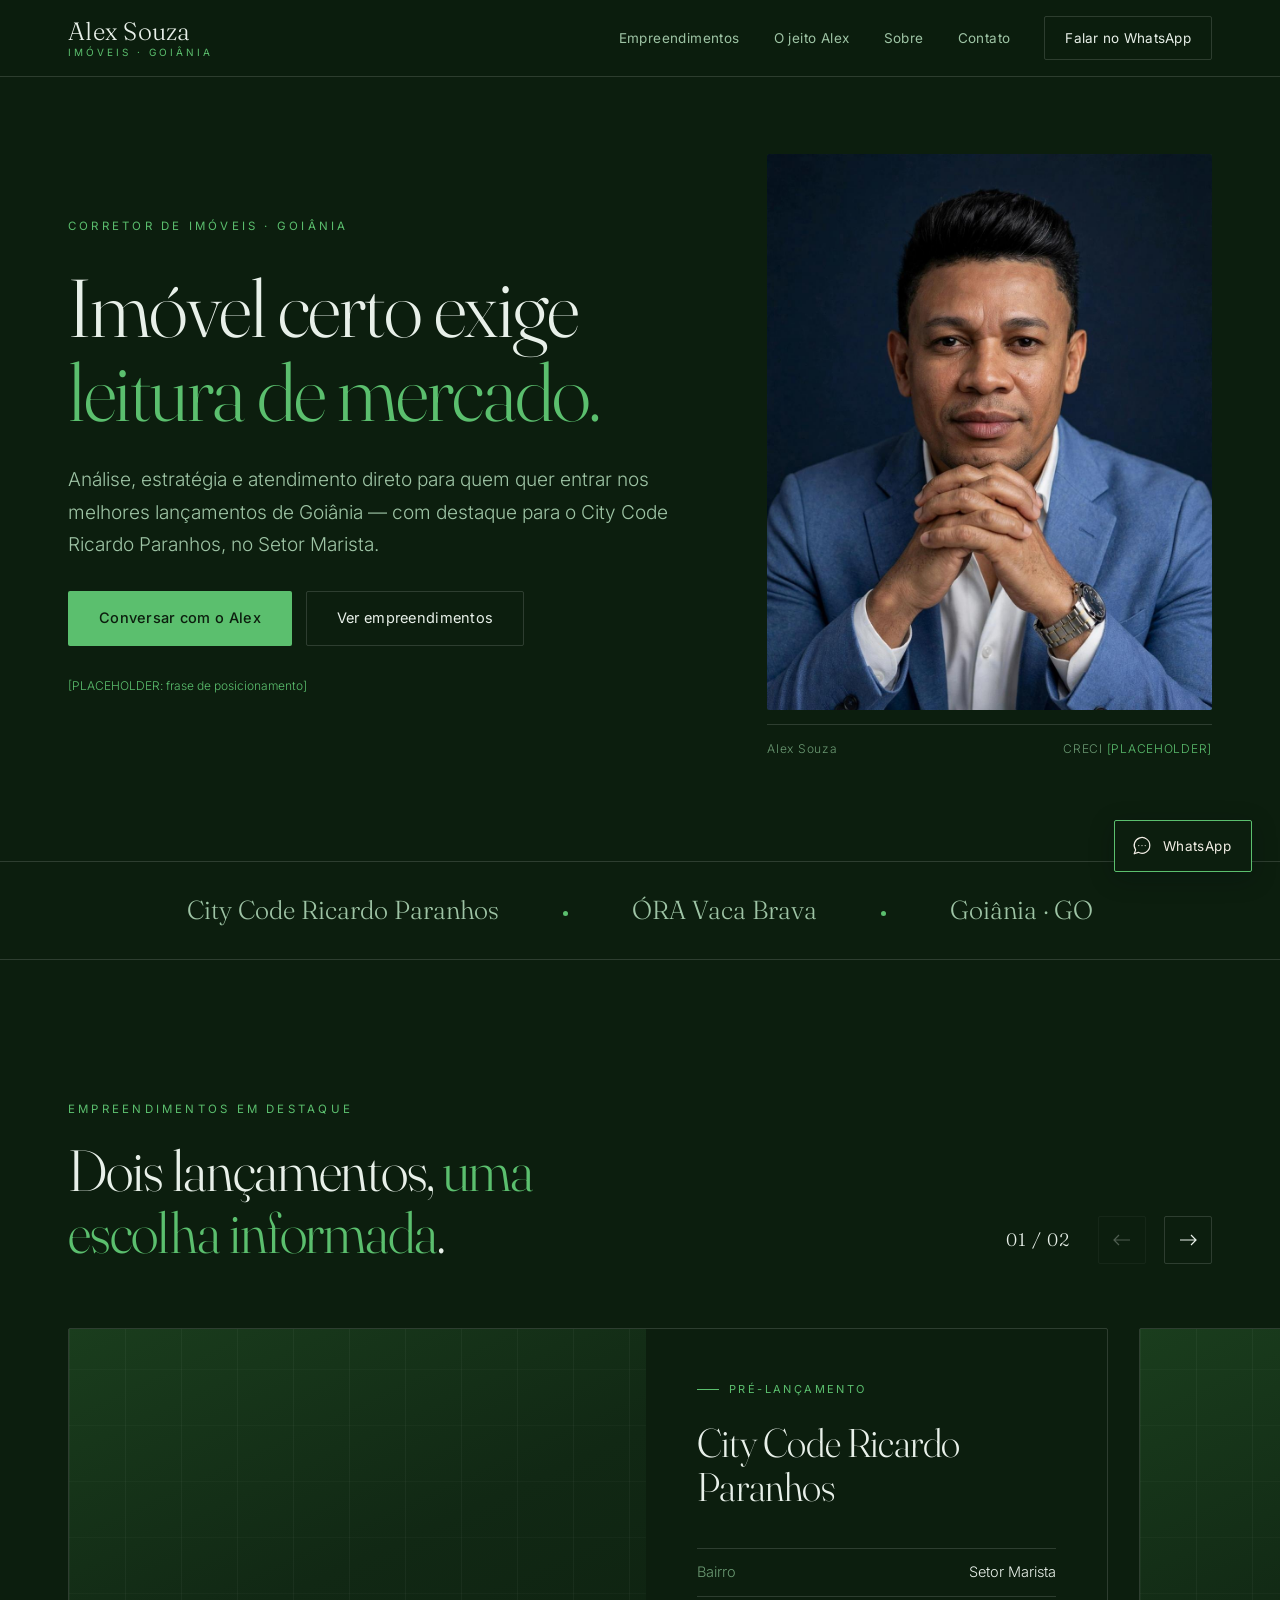
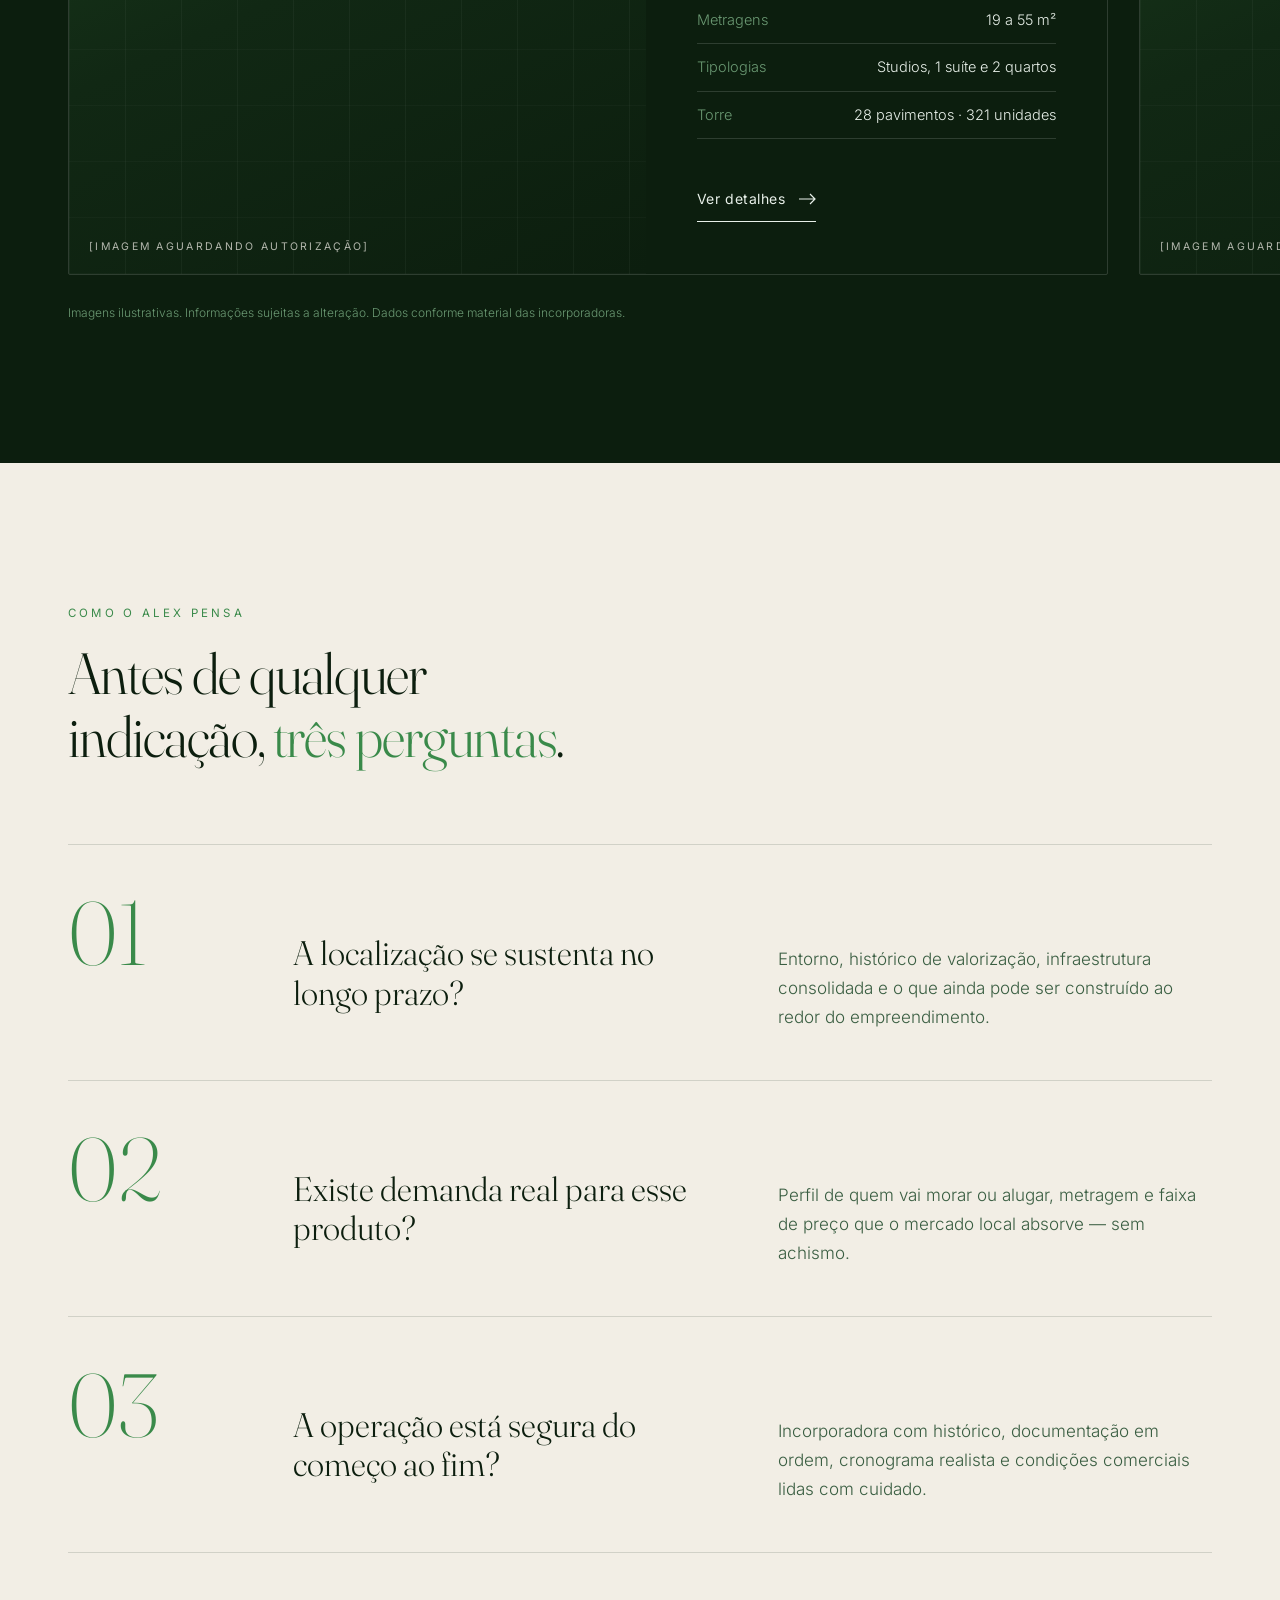
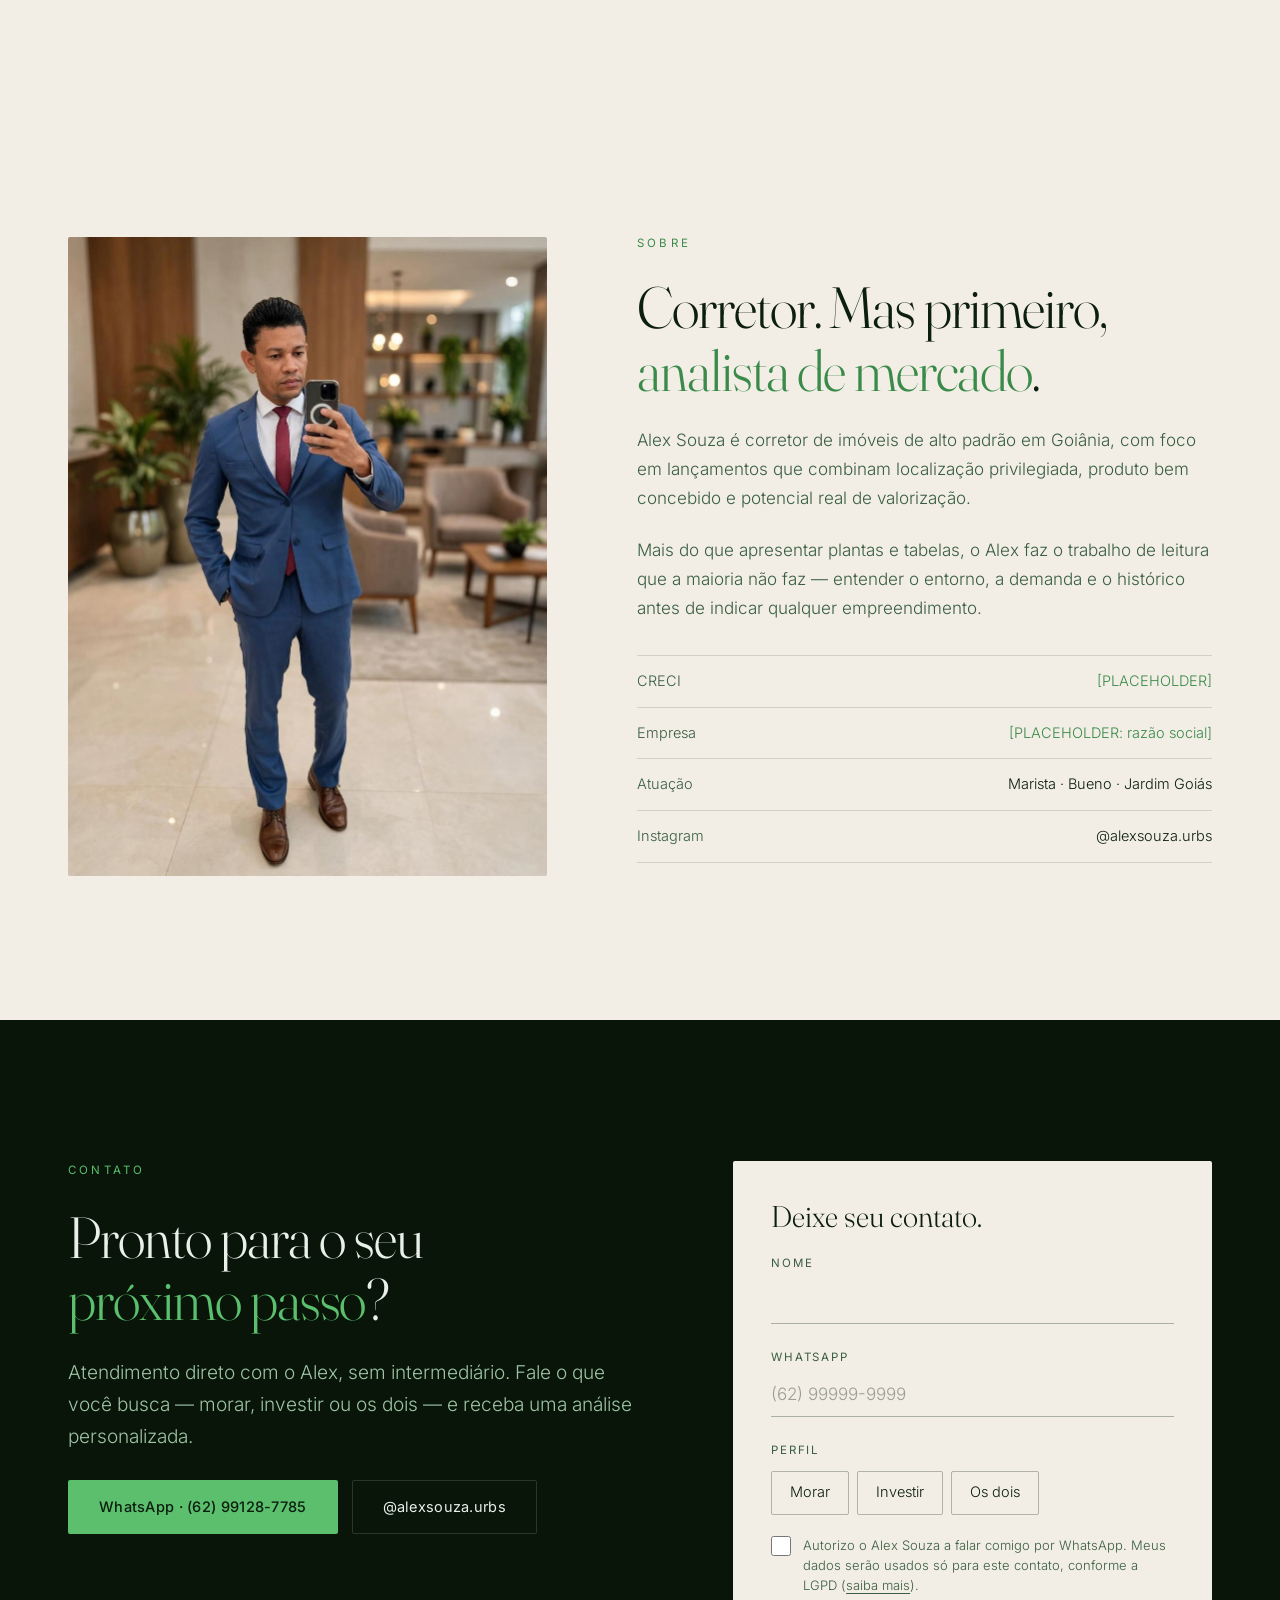
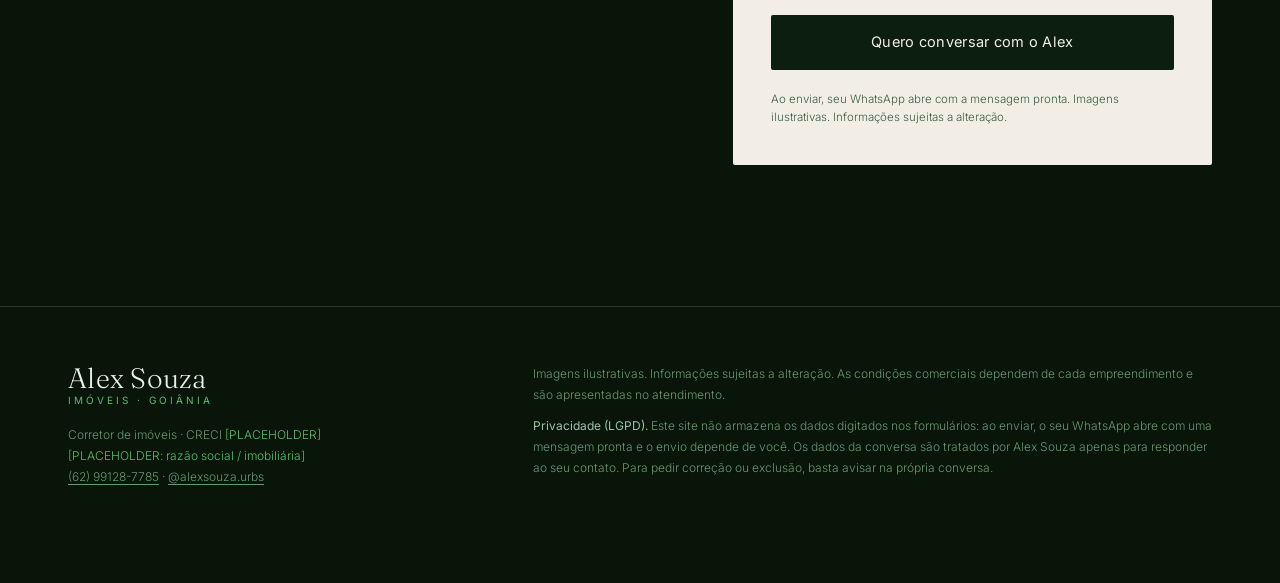
==== commit 670b23b3: "redesign: tema verde em todas as páginas, City Code como principal - CSS: variáveis root migradas de" ====
--- a/index.html
+++ b/index.html
@@ -3,9 +3,9 @@
 <head>
 <meta charset="utf-8">
 <meta name="viewport" content="width=device-width, initial-scale=1">
-<title>Alex Souza · Corretor de imóveis de alto padrão e investimento em Goiânia</title>
-<meta name="description" content="Alex Souza, corretor de imóveis em Goiânia. Estratégia e análise para comprar ou investir no Setor Marista, Setor Bueno e Jardim Goiás.">
-<meta name="theme-color" content="#0C1A33">
+<title>Alex Souza · Imóveis de alto padrão em Goiânia · City Code Ricardo Paranhos</title>
+<meta name="description" content="Alex Souza, especialista em imóveis de alto padrão em Goiânia. Análise de mercado, estratégia e atendimento personalizado. City Code Ricardo Paranhos e ÓRA Vaca Brava.">
+<meta name="theme-color" content="#0C1E0E">
 <link rel="icon" href="favicon.svg" type="image/svg+xml">
 <!-- DOMÍNIO ainda não definido. Quando confirmado, descomente e troque [DOMÍNIO]:
 <link rel="canonical" href="https://[DOMÍNIO]/">
@@ -43,8 +43,8 @@
   <section class="wrap hero" aria-labelledby="h-hero">
     <div class="hero-copy" data-reveal>
       <span class="eyebrow">Corretor de imóveis · Goiânia</span>
-      <h1 class="display" id="h-hero">Investir em imóvel é decisão. <em>Decida com dados.</em></h1>
-      <p class="lead">Estratégia, leitura de mercado e segurança para quem compra para morar ou para render no Marista, no Bueno e no Jardim Goiás.</p>
+      <h1 class="display" id="h-hero">Imóvel certo exige <em>leitura de mercado.</em></h1>
+      <p class="lead">Análise, estratégia e atendimento direto para quem quer entrar nos melhores lançamentos de Goiânia — com destaque para o City Code Ricardo Paranhos, no Setor Marista.</p>
       <div class="row">
         <a class="btn btn-bronze" href="https://wa.me/5562991287785?text=Ol%C3%A1%2C%20Alex%21%20Vim%20pelo%20seu%20site%20e%20gostaria%20de%20conversar%20sobre%20im%C3%B3veis%20em%20Goi%C3%A2nia." target="_blank" rel="noopener">Conversar com o Alex</a>
         <a class="btn btn-line" href="#empreendimentos">Ver empreendimentos</a>
@@ -60,7 +60,7 @@
 
   <!-- 2. FAIXA DE BAIRROS -->
   <div class="strip" aria-label="Bairros de atuação">
-    <ul class="wrap"><li>Setor Marista</li><li>Setor Bueno</li><li>Jardim Goiás</li></ul>
+    <ul class="wrap"><li>City Code Ricardo Paranhos</li><li>ÓRA Vaca Brava</li><li>Goiânia · GO</li></ul>
   </div>
 
   <!-- 3. EMPREENDIMENTOS EM DESTAQUE -->
@@ -69,7 +69,7 @@
       <div class="wrap car-head" data-reveal>
         <div class="head">
           <span class="eyebrow">Empreendimentos em destaque</span>
-          <h2 class="title" id="h-emp">Lançamentos lidos <em>com lupa</em>.</h2>
+          <h2 class="title" id="h-emp">Dois lançamentos, <em>uma escolha informada</em>.</h2>
         </div>
         <div class="car-ui">
         <span class="count" aria-live="polite">01 / 01</span>
@@ -105,13 +105,13 @@
   <section id="jeito" class="sec on-light" aria-labelledby="h-jeito">
     <div class="wrap">
       <div class="head" data-reveal>
-        <span class="eyebrow">O jeito Alex de investir</span>
-        <h2 class="title" id="h-jeito">Três perguntas antes de <em>qualquer proposta</em>.</h2>
+        <span class="eyebrow">Como o Alex pensa</span>
+        <h2 class="title" id="h-jeito">Antes de qualquer indicação, <em>três perguntas</em>.</h2>
       </div>
       <ol class="asks">
-        <li class="ask" data-reveal><span class="n" aria-hidden="true">01</span><h3>A localização se sustenta?</h3><p>Entorno, histórico de valorização, infraestrutura e o que ainda pode ser construído ao redor.</p></li>
-        <li class="ask" data-reveal><span class="n" aria-hidden="true">02</span><h3>Quem vai querer esse imóvel?</h3><p>Demanda real de locação e de revenda: perfil do morador, metragem e faixa que o mercado absorve.</p></li>
-        <li class="ask" data-reveal><span class="n" aria-hidden="true">03</span><h3>O negócio está seguro?</h3><p>Incorporadora, documentação, cronograma e condições lidos com cuidado, antes da assinatura.</p></li>
+        <li class="ask" data-reveal><span class="n" aria-hidden="true">01</span><h3>A localização se sustenta no longo prazo?</h3><p>Entorno, histórico de valorização, infraestrutura consolidada e o que ainda pode ser construído ao redor do empreendimento.</p></li>
+        <li class="ask" data-reveal><span class="n" aria-hidden="true">02</span><h3>Existe demanda real para esse produto?</h3><p>Perfil de quem vai morar ou alugar, metragem e faixa de preço que o mercado local absorve — sem achismo.</p></li>
+        <li class="ask" data-reveal><span class="n" aria-hidden="true">03</span><h3>A operação está segura do começo ao fim?</h3><p>Incorporadora com histórico, documentação em ordem, cronograma realista e condições comerciais lidas com cuidado.</p></li>
       </ol>
     </div>
   </section>
@@ -137,14 +137,14 @@
   </section>
 
   <!-- 6. SOBRE — para trocar a foto, substitua assets/img/alex-sobre.jpg (o quadro 1:1 recorta sozinho). -->
-  <section id="sobre" class="sec" aria-labelledby="h-sobre">
+  <section id="sobre" class="sec on-light" aria-labelledby="h-sobre">
     <div class="wrap about">
       <div class="frame" data-reveal><img src="assets/img/alex-sobre.jpg" width="906" height="1132" loading="lazy" alt="Alex Souza em retrato de estúdio"></div>
       <div class="about-copy" data-reveal>
         <span class="eyebrow">Sobre</span>
-        <h2 class="title" id="h-sobre">Corretor. Antes de tudo, <em>estrategista</em>.</h2>
-        <p>Alex Souza é corretor de imóveis de alto padrão e investimento em Goiânia, com atuação no Setor Marista, no Setor Bueno e no Jardim Goiás.</p>
-        <p><span class="ph">[PLACEHOLDER: texto sobre o Alex — trajetória, três fatos reais e por que alto padrão em Goiânia]</span></p>
+        <h2 class="title" id="h-sobre">Corretor. Mas primeiro, <em>analista de mercado</em>.</h2>
+        <p>Alex Souza é corretor de imóveis de alto padrão em Goiânia, com foco em lançamentos que combinam localização privilegiada, produto bem concebido e potencial real de valorização.</p>
+        <p>Mais do que apresentar plantas e tabelas, o Alex faz o trabalho de leitura que a maioria não faz — entender o entorno, a demanda e o histórico antes de indicar qualquer empreendimento.</p>
         <dl class="facts">
           <div><dt>CRECI</dt><dd><span class="ph">[PLACEHOLDER]</span></dd></div>
           <div><dt>Empresa</dt><dd><span class="ph">[PLACEHOLDER: razão social]</span></dd></div>
@@ -160,8 +160,8 @@
     <div class="wrap contact">
       <div class="contact-copy" data-reveal>
         <span class="eyebrow">Contato</span>
-        <h2 class="title" id="h-contato">Vamos conversar sobre o seu <em>próximo passo</em>?</h2>
-        <p class="lead">Atendimento direto com o Alex, sem robô. Conte o que você procura e ele responde pessoalmente.</p>
+        <h2 class="title" id="h-contato">Pronto para o seu <em>próximo passo</em>?</h2>
+        <p class="lead">Atendimento direto com o Alex, sem intermediário. Fale o que você busca — morar, investir ou os dois — e receba uma análise personalizada.</p>
         <div class="row">
           <a class="btn btn-bronze" href="https://wa.me/5562991287785?text=Ol%C3%A1%2C%20Alex%21%20Vim%20pelo%20seu%20site%20e%20gostaria%20de%20conversar%20sobre%20im%C3%B3veis%20em%20Goi%C3%A2nia." target="_blank" rel="noopener">WhatsApp · (62) 99128-7785</a>
           <a class="btn btn-line" href="https://www.instagram.com/alexsouza.urbs" target="_blank" rel="noopener">@alexsouza.urbs</a>
--- a/assets/css/style.css
+++ b/assets/css/style.css
@@ -1,17 +1,17 @@
-/* Alex Souza · Imóveis — v2
-   Identidade: marinho #0C1A33 · azul-terno #1F3A66 · off-white #F4F1EA · bronze #C2A06A · bordô #7A1F2E (pontual)
+/* Alex Souza · Imóveis — v3
+   Identidade: floresta #0C1E0E · verde-médio #1A3D1D · off-white #F2EEE5 · verde-acento #5BBF6E · erro #C0392B
    Títulos: Fraunces 300 · Texto: Inter 300/400 · hairlines de 1px · raio máx. 2px */
 
 @font-face{font-family:'Fraunces';src:url('../fonts/fraunces.woff2') format('woff2');font-weight:100 900;font-style:normal;font-display:swap}
 @font-face{font-family:'Inter';src:url('../fonts/inter.woff2') format('woff2');font-weight:100 900;font-style:normal;font-display:swap}
 
 :root{
-  --navy:#0C1A33; --navy-deep:#091427; --blue:#1F3A66;
-  --paper:#F4F1EA; --white:#FBFAF6;
-  --bronze:#C2A06A; --bronze-ink:#7A5B2E; --wine:#7A1F2E;
-  --on-dark:#F4F1EA; --on-dark-soft:#C4CBD9; --on-dark-mute:#97A2B8;
-  --on-light:#0C1A33; --on-light-soft:#46516B;
-  --hair-d:rgba(255,255,255,.14); --hair-l:rgba(12,26,51,.14);
+  --navy:#0C1E0E; --navy-deep:#081508; --blue:#1A3D1D;
+  --paper:#F2EEE5; --white:#F8F6F0;
+  --bronze:#5BBF6E; --bronze-ink:#3A8A4A; --wine:#C0392B;
+  --on-dark:#E8F0E9; --on-dark-soft:#9EC4A5; --on-dark-mute:#6A9872;
+  --on-light:#0C1E0E; --on-light-soft:#3A5E42;
+  --hair-d:rgba(255,255,255,.14); --hair-l:rgba(12,30,14,.14);
   --serif:'Fraunces',Georgia,'Times New Roman',serif;
   --sans:'Inter',system-ui,-apple-system,'Segoe UI',sans-serif;
   --wrap:1240px; --gut:clamp(20px,5vw,48px);
@@ -72,7 +72,7 @@
 .row{display:flex;flex-wrap:wrap;gap:14px}
 
 /* Topo */
-.top{position:sticky;top:0;z-index:60;background:rgba(12,26,51,.9);backdrop-filter:blur(10px);-webkit-backdrop-filter:blur(10px);border-bottom:1px solid var(--hair-d)}
+.top{position:sticky;top:0;z-index:60;background:rgba(12,30,14,.92);backdrop-filter:blur(10px);-webkit-backdrop-filter:blur(10px);border-bottom:1px solid var(--hair-d)}
 .top .wrap{display:flex;align-items:center;justify-content:space-between;gap:20px;min-height:76px}
 .brand{display:grid;gap:1px;line-height:1.1}
 .brand b{font-family:var(--serif);font-weight:300;font-size:25px;letter-spacing:.01em;font-variation-settings:'opsz' 40}
@@ -106,9 +106,9 @@
 
 /* Blocos de imagem (placeholder elegante; trocar via data-src, sem mexer no layout) */
 .shot{position:relative;overflow:hidden;border-radius:2px;background:
-  repeating-linear-gradient(90deg,rgba(255,255,255,.045) 0 1px,transparent 1px 56px),
-  repeating-linear-gradient(0deg,rgba(255,255,255,.03) 0 1px,transparent 1px 56px),
-  linear-gradient(155deg,#1F3A66 0%,#12274C 45%,#0C1A33 100%)}
+  repeating-linear-gradient(90deg,rgba(255,255,255,.04) 0 1px,transparent 1px 56px),
+  repeating-linear-gradient(0deg,rgba(255,255,255,.025) 0 1px,transparent 1px 56px),
+  linear-gradient(155deg,#1A3D1D 0%,#112814 45%,#0C1E0E 100%)}
 .shot img{position:absolute;inset:0;width:100%;height:100%;object-fit:cover;transition:transform .9s ease}
 .shot:hover img{transform:scale(1.03)}
 .shot .wait{position:absolute;left:20px;bottom:18px;right:76px;font-size:10.5px;font-weight:400;letter-spacing:.22em;text-transform:uppercase;color:rgba(244,241,234,.72)}
@@ -179,15 +179,15 @@
 .form{display:grid;gap:20px}
 .form-title{font-family:var(--serif);font-weight:300;font-size:clamp(24px,2.4vw,30px);line-height:1.15;font-variation-settings:'opsz' 80}
 .field{display:grid;gap:4px;font-size:11.5px;font-weight:400;letter-spacing:.16em;text-transform:uppercase;color:var(--on-light-soft)}
-.field input{width:100%;height:46px;border:0;border-bottom:1px solid rgba(12,26,51,.35);border-radius:0;background:transparent;font-size:17px;font-weight:300;letter-spacing:0;text-transform:none;color:var(--on-light);padding:0}
+.field input{width:100%;height:46px;border:0;border-bottom:1px solid rgba(12,30,14,.30);border-radius:0;background:transparent;font-size:17px;font-weight:300;letter-spacing:0;text-transform:none;color:var(--on-light);padding:0}
 .field input:focus{outline:none;border-bottom:2px solid var(--blue)}
-.field input::placeholder{color:rgba(12,26,51,.4)}
+.field input::placeholder{color:rgba(12,30,14,.38)}
 fieldset{border:0;margin:0;padding:0;min-width:0}
 legend{padding:0;margin-bottom:10px;font-size:11.5px;font-weight:400;letter-spacing:.16em;text-transform:uppercase;color:var(--on-light-soft)}
 .chips{display:flex;flex-wrap:wrap;gap:8px}
 .chips label{position:relative}
 .chips input{position:absolute;opacity:0;inset:0;cursor:pointer}
-.chips span{display:inline-flex;align-items:center;min-height:44px;padding:8px 18px;border:1px solid rgba(12,26,51,.3);border-radius:2px;font-size:14.5px;transition:background .2s,color .2s,border-color .2s}
+.chips span{display:inline-flex;align-items:center;min-height:44px;padding:8px 18px;border:1px solid rgba(12,30,14,.28);border-radius:2px;font-size:14.5px;transition:background .2s,color .2s,border-color .2s}
 .chips input:checked+span{background:var(--navy);border-color:var(--navy);color:var(--paper)}
 .chips input:focus-visible+span{outline:2px solid var(--blue);outline-offset:2px}
 .consent{display:flex;gap:12px;align-items:flex-start;font-size:13px;line-height:1.55;color:var(--on-light-soft)}
@@ -205,7 +205,7 @@
 /* Hero de empreendimento */
 .dhero{position:relative;isolation:isolate}
 .dhero>.shot{position:absolute;inset:0;z-index:-2;border-radius:0}
-.dhero::before{content:"";position:absolute;inset:0;z-index:-1;background:linear-gradient(90deg,rgba(9,20,39,.92) 0%,rgba(9,20,39,.62) 55%,rgba(9,20,39,.35) 100%)}
+.dhero::before{content:"";position:absolute;inset:0;z-index:-1;background:linear-gradient(90deg,rgba(8,21,8,.93) 0%,rgba(8,21,8,.65) 55%,rgba(8,21,8,.38) 100%)}
 .dhero .wrap{display:grid;grid-template-columns:minmax(0,7fr) minmax(0,5fr);gap:clamp(32px,6vw,88px);align-items:center;padding-block:clamp(48px,7vw,104px)}
 .dhero-copy{display:grid;gap:28px;justify-items:start}
 .dhero .wait{left:var(--edge);bottom:20px}
@@ -287,6 +287,8 @@
 }
 
 /* Ajustes em seções claras */
+.on-light .about-copy p{color:var(--on-light-soft)}
+.on-light .about .frame{background:#DCE8DC}
 .on-light .quote{color:var(--on-light-soft);border-left-color:var(--bronze-ink)}
 .on-light .facts{border-top-color:var(--hair-l)}
 .on-light .facts div{border-bottom-color:var(--hair-l)}
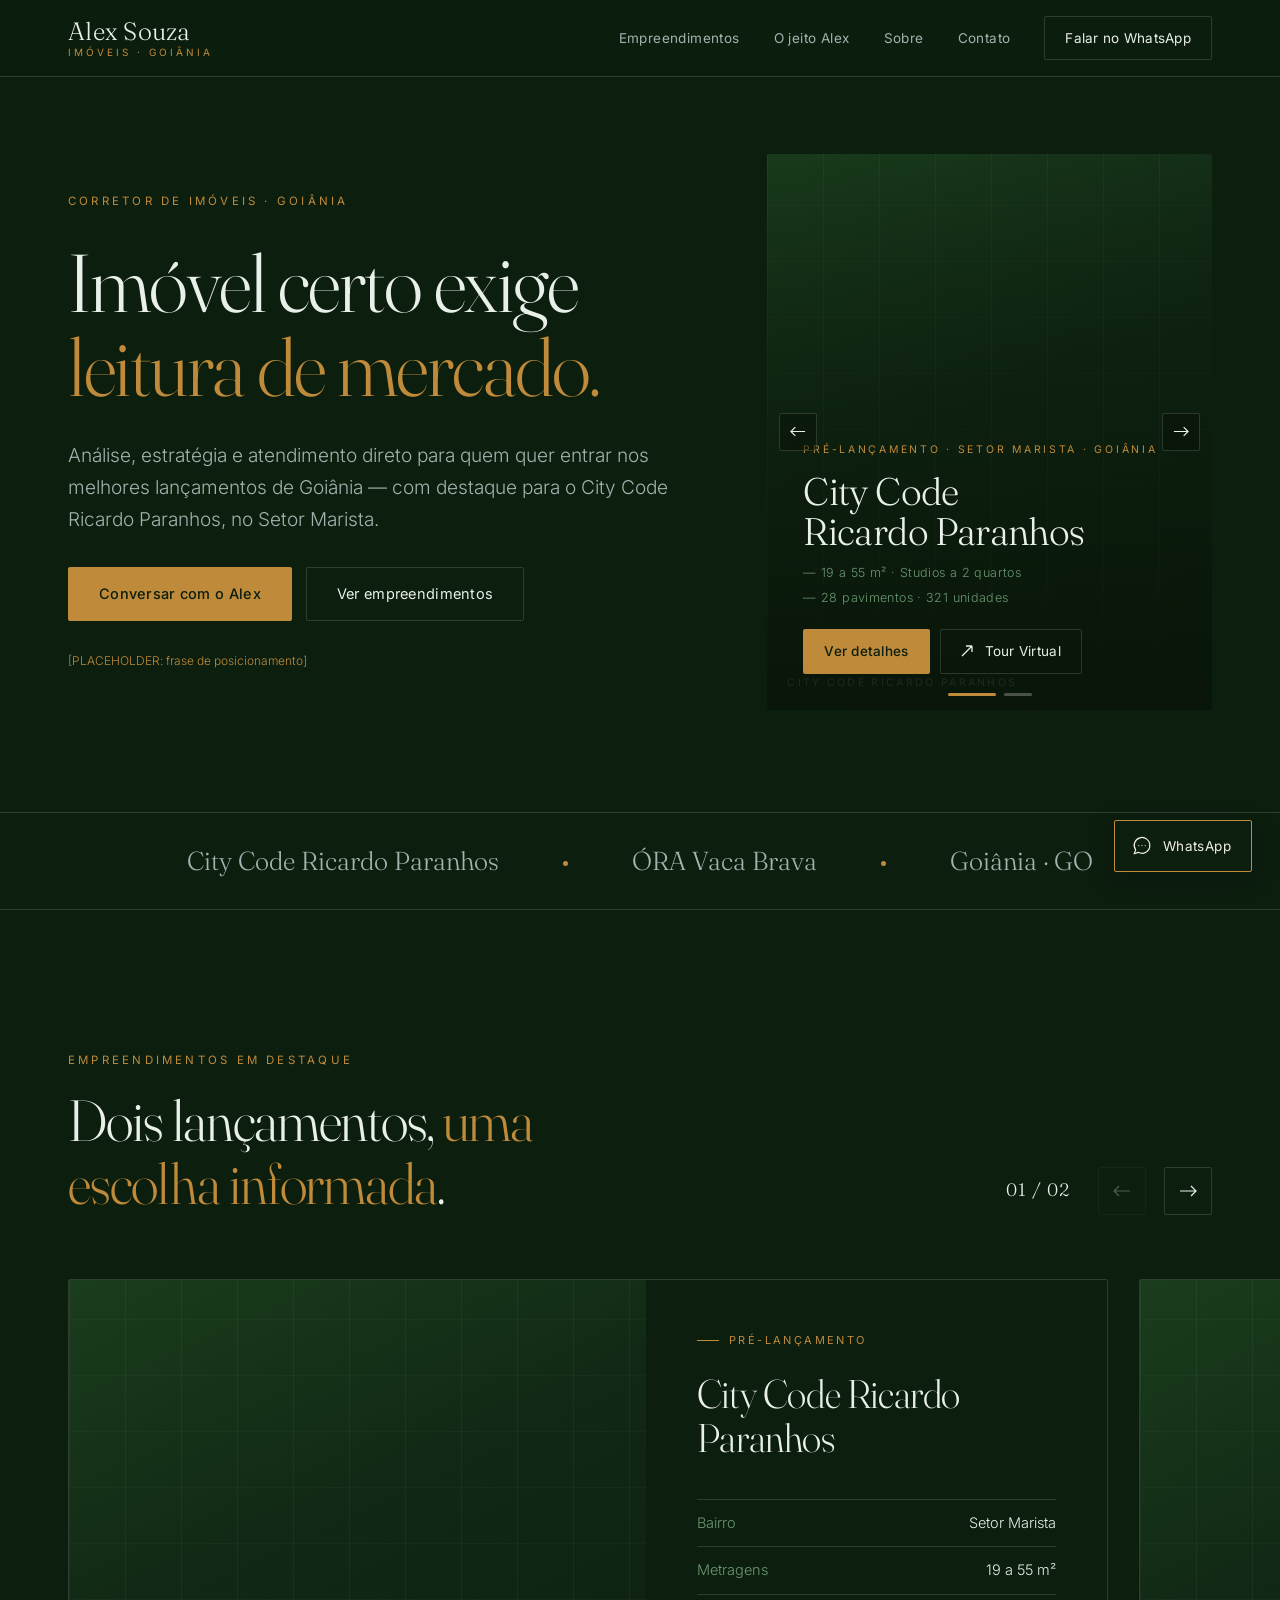
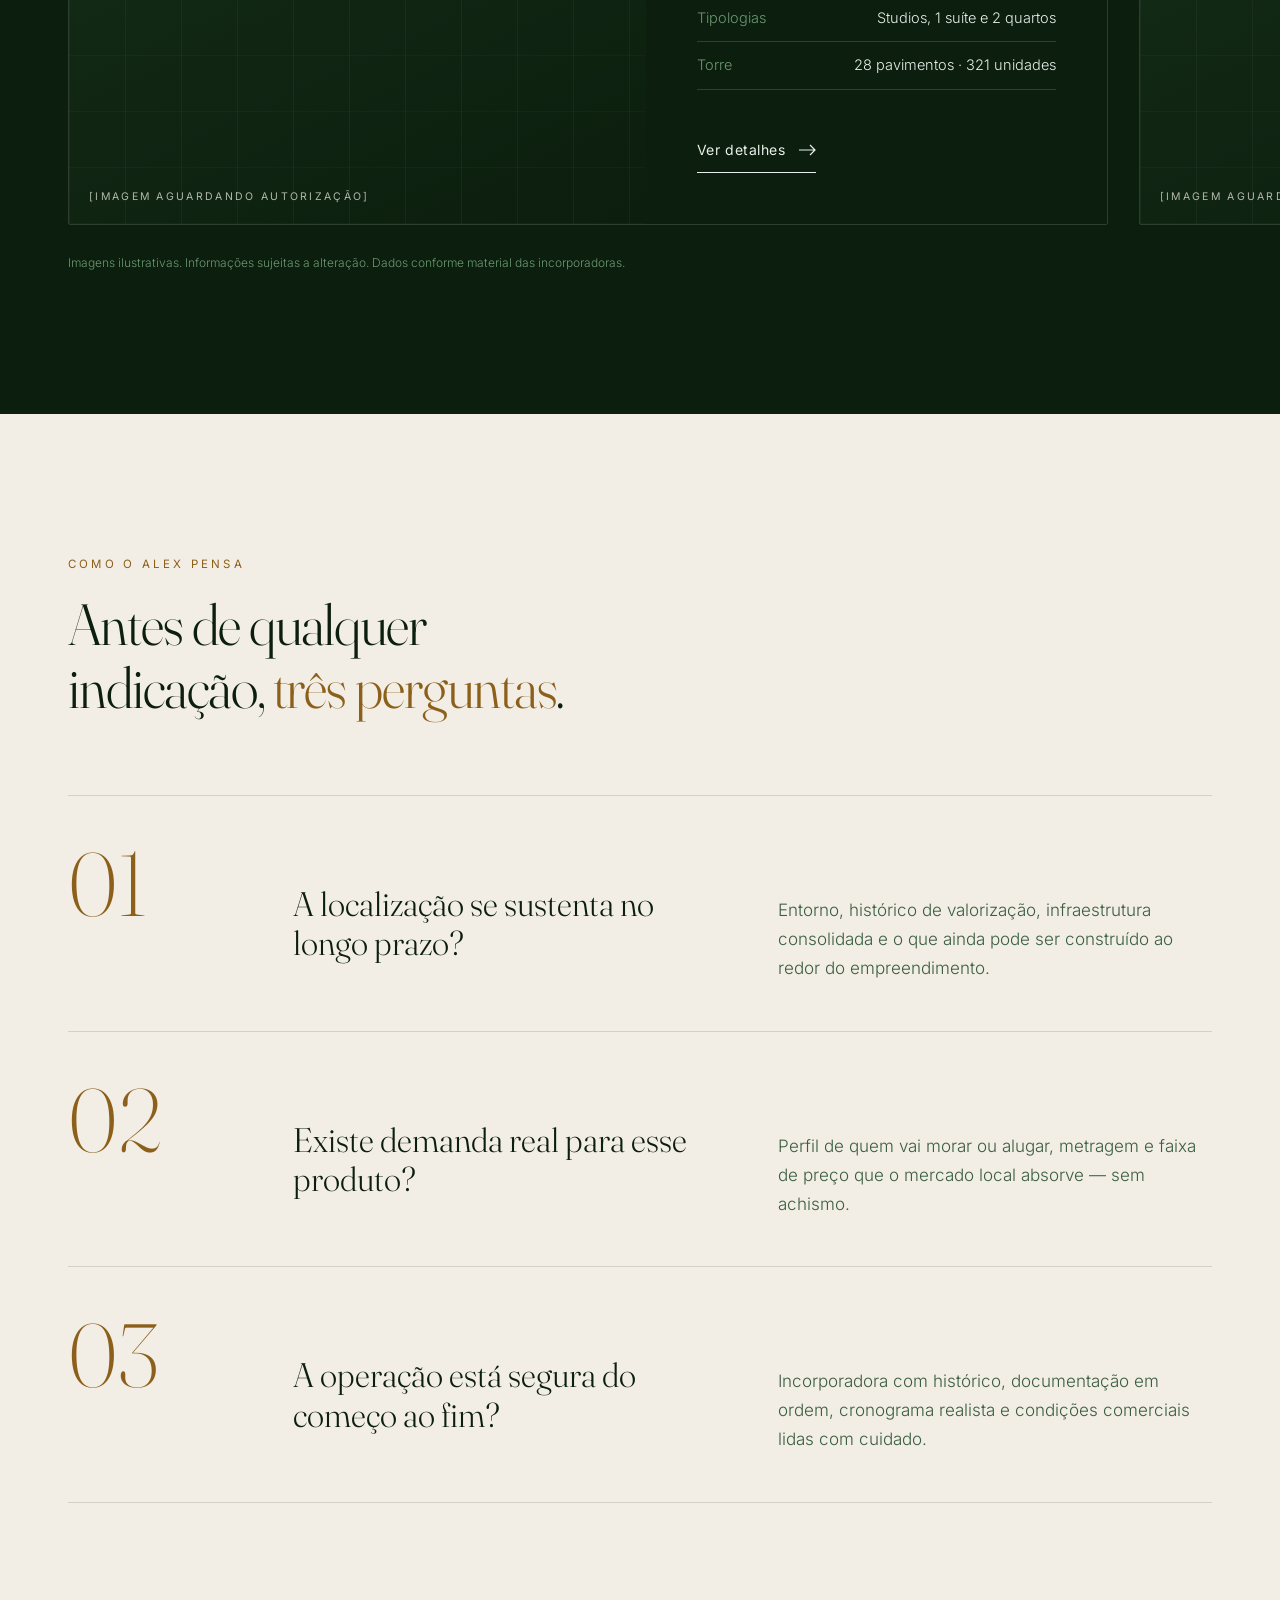
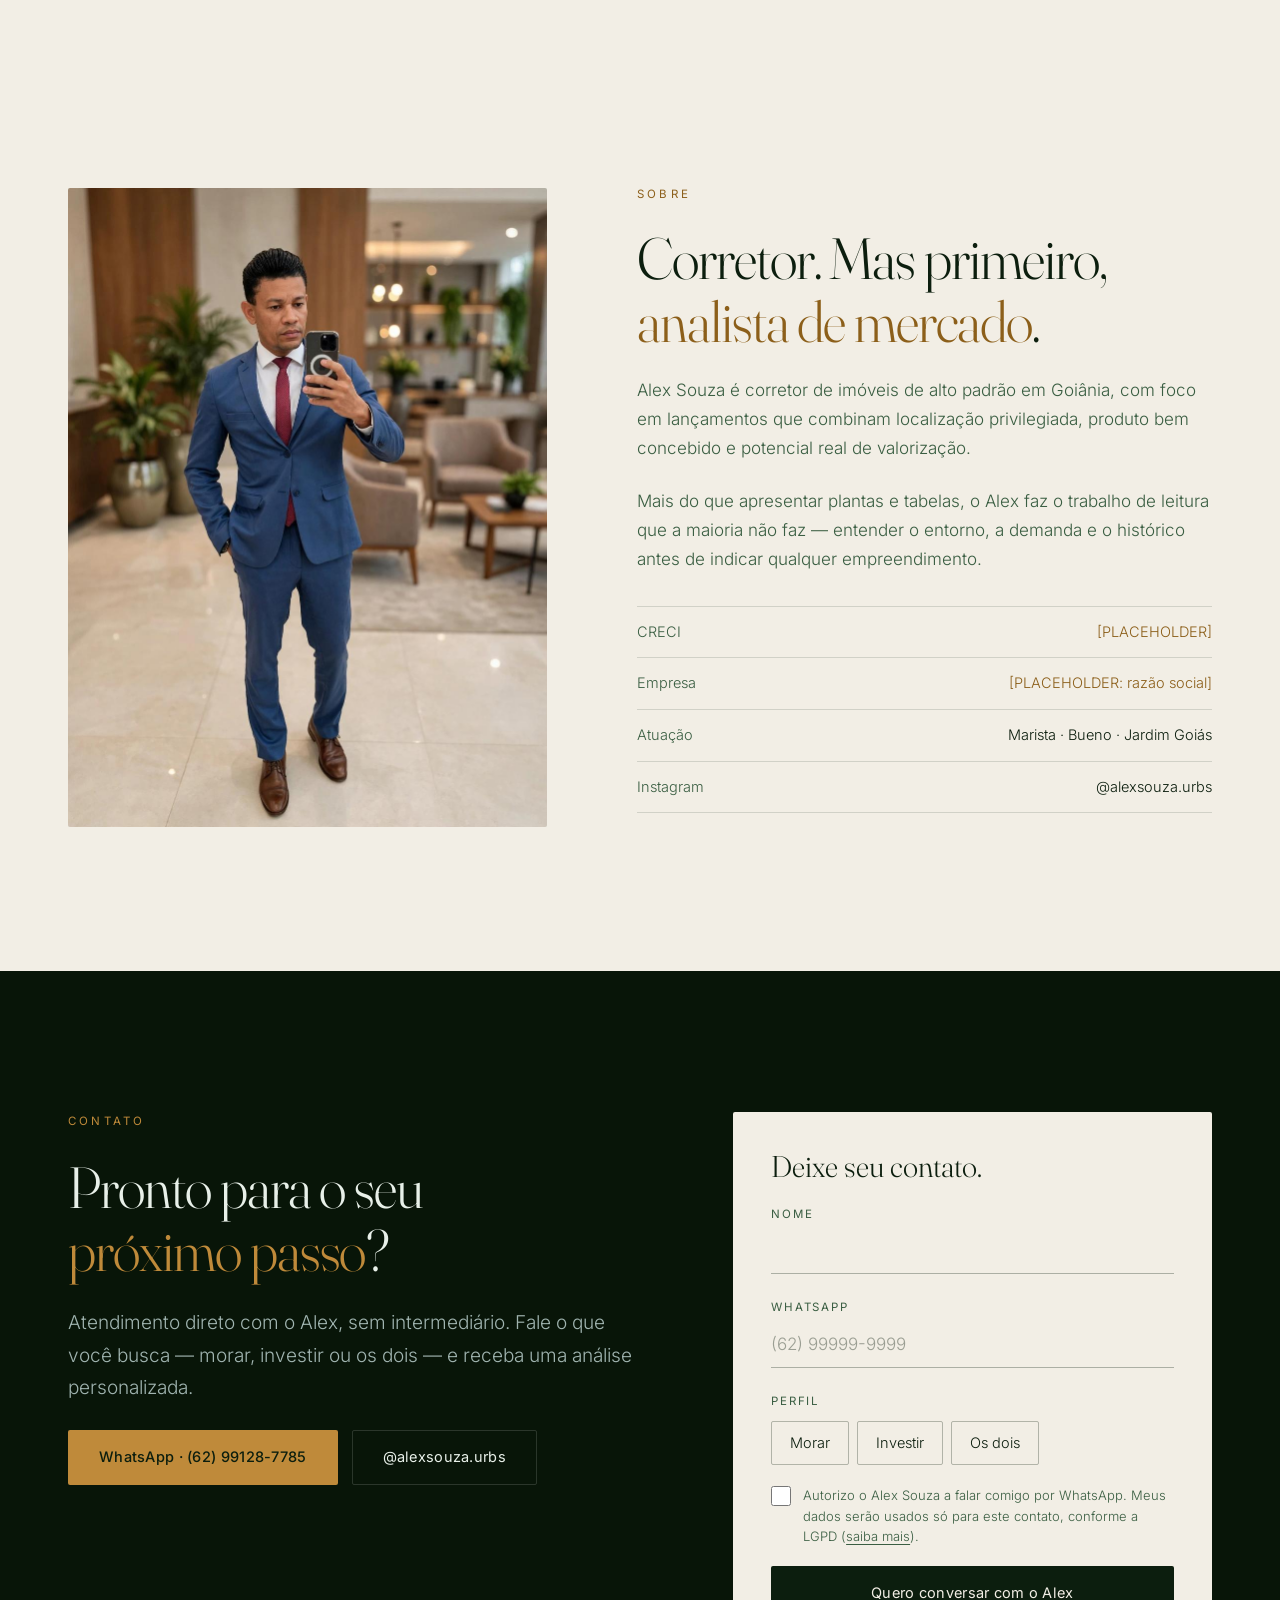
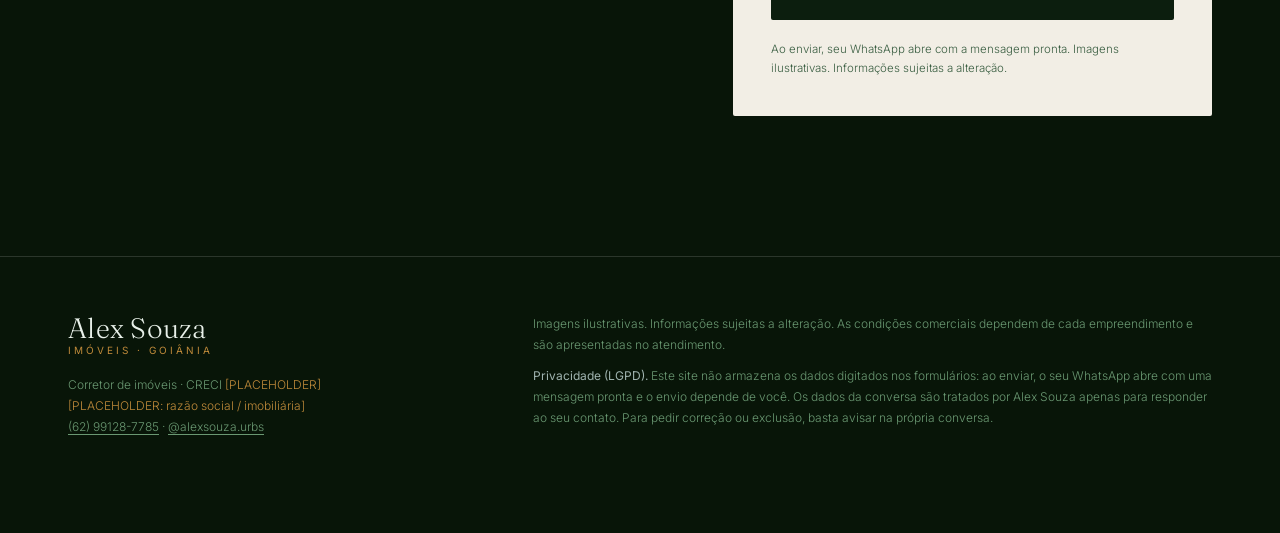
==== commit edb17777: "feat(home): hero slider de empreendimentos + paleta âmbar premium - Substitui foto do Alex na hero p" ====
--- a/index.html
+++ b/index.html
@@ -19,7 +19,7 @@
 <meta property="og:description" content="Alex Souza, corretor de imóveis em Goiânia. Estratégia e análise para comprar ou investir no Setor Marista, Setor Bueno e Jardim Goiás.">
 <link rel="preload" href="assets/fonts/fraunces.woff2" as="font" type="font/woff2" crossorigin>
 <link rel="preload" href="assets/fonts/inter.woff2" as="font" type="font/woff2" crossorigin>
-<link rel="stylesheet" href="assets/css/style.css">
+<link rel="stylesheet" href="assets/css/style.css?v=4">
 <script>document.documentElement.className += ' js';</script>
 <!-- GA4 / Meta Pixel: preencher os IDs e descomentar quando existirem.
      GA4_ID = "[PLACEHOLDER]"   META_PIXEL_ID = "[PLACEHOLDER]"
@@ -52,10 +52,50 @@
       <!-- Frase de posicionamento: o Alex ainda vai escolher entre as 3 opções. -->
       <p class="note"><span class="ph">[PLACEHOLDER: frase de posicionamento]</span></p>
     </div>
-    <figure class="portrait" data-reveal>
-      <div class="frame"><img src="assets/img/alex-hero.jpg" width="1026" height="1280" alt="Retrato de Alex Souza, corretor de imóveis em Goiânia" fetchpriority="high"></div>
-      <figcaption><span>Alex Souza</span><span>CRECI <span class="ph">[PLACEHOLDER]</span></span></figcaption>
-    </figure>
+    <div class="hero-slider" data-reveal aria-label="Empreendimentos em destaque">
+      <div class="hs-track">
+        <div class="hs-slide is-active" role="group" aria-roledescription="slide" aria-label="1 de 2: City Code Ricardo Paranhos">
+          <div class="hs-visual shot" data-alt="City Code Ricardo Paranhos, Setor Marista, Goiânia"><span class="wait">City Code Ricardo Paranhos</span></div>
+          <div class="hs-panel">
+            <span class="hs-eyebrow">Pré-lançamento · Setor Marista · Goiânia</span>
+            <strong class="hs-name">City Code<br>Ricardo Paranhos</strong>
+            <ul class="hs-specs">
+              <li>19 a 55 m² · Studios a 2 quartos</li>
+              <li>28 pavimentos · 321 unidades</li>
+            </ul>
+            <div class="hs-ctas">
+              <a class="btn btn-bronze btn-sm" href="city-code-ricardo-paranhos/index.html">Ver detalhes</a>
+              <a class="btn btn-line btn-sm hs-tour" href="https://mirandaimagem.com.br/clientes/city/coderp360/" target="_blank" rel="noopener"><svg width="12" height="12" viewBox="0 0 12 12" fill="none" stroke="currentColor" stroke-width="1.3" aria-hidden="true"><path d="M1 11L11 1M11 1H5M11 1v6"/></svg>Tour Virtual</a>
+            </div>
+          </div>
+        </div>
+        <div class="hs-slide" role="group" aria-roledescription="slide" aria-label="2 de 2: ÓRA Vaca Brava" aria-hidden="true">
+          <div class="hs-visual shot" data-alt="ÓRA Vaca Brava, Goiânia"><span class="wait">ÓRA Vaca Brava</span></div>
+          <div class="hs-panel">
+            <span class="hs-eyebrow">Lançamento · Vaca Brava · Goiânia</span>
+            <strong class="hs-name">ÓRA<br>Vaca Brava</strong>
+            <ul class="hs-specs">
+              <li>Alto padrão · Goiânia · GO</li>
+            </ul>
+            <div class="hs-ctas">
+              <a class="btn btn-bronze btn-sm" href="ora-vaca-brava/index.html">Ver detalhes</a>
+            </div>
+          </div>
+        </div>
+      </div>
+      <div class="hs-nav" aria-hidden="true">
+        <button class="hs-arr hs-prev" type="button" aria-label="Slide anterior">
+          <svg width="16" height="11" viewBox="0 0 18 12" fill="none" stroke="currentColor" stroke-width="1.3" aria-hidden="true"><path d="M17 6H1M6 1L1 6l5 5"/></svg>
+        </button>
+        <div class="hs-dots">
+          <button class="hs-dot is-active" type="button" aria-label="City Code Ricardo Paranhos"></button>
+          <button class="hs-dot" type="button" aria-label="ÓRA Vaca Brava"></button>
+        </div>
+        <button class="hs-arr hs-next" type="button" aria-label="Próximo slide">
+          <svg width="16" height="11" viewBox="0 0 18 12" fill="none" stroke="currentColor" stroke-width="1.3" aria-hidden="true"><path d="M1 6h16M12 1l5 5-5 5"/></svg>
+        </button>
+      </div>
+    </div>
   </section>
 
   <!-- 2. FAIXA DE BAIRROS -->
@@ -212,6 +252,33 @@
   </div>
 </footer>
 <a class="wa" href="https://wa.me/5562991287785?text=Ol%C3%A1%2C%20Alex%21%20Vim%20pelo%20seu%20site%20e%20gostaria%20de%20conversar%20sobre%20im%C3%B3veis%20em%20Goi%C3%A2nia." target="_blank" rel="noopener" aria-label="Falar com o Alex no WhatsApp"><svg width="22" height="22" viewBox="0 0 24 24" fill="none" stroke="currentColor" stroke-width="1.3" stroke-linecap="round" stroke-linejoin="round" aria-hidden="true"><path d="M20.5 11.5a8.5 8.5 0 0 1-12.6 7.4L3.5 20.5l1.6-4.3A8.5 8.5 0 1 1 20.5 11.5z"/><path d="M8.5 11.5h.01M12 11.5h.01M15.5 11.5h.01"/></svg><span>WhatsApp</span></a>
+<script>
+(function(){
+  var reduce=window.matchMedia&&window.matchMedia('(prefers-reduced-motion:reduce)').matches;
+  var slides=document.querySelectorAll('.hs-slide');
+  var dots=document.querySelectorAll('.hs-dot');
+  if(!slides.length)return;
+  var cur=0,timer;
+  function go(n){
+    slides[cur].classList.remove('is-active');
+    slides[cur].setAttribute('aria-hidden','true');
+    dots[cur].classList.remove('is-active');
+    cur=(n+slides.length)%slides.length;
+    slides[cur].classList.add('is-active');
+    slides[cur].removeAttribute('aria-hidden');
+    dots[cur].classList.add('is-active');
+  }
+  function arm(){
+    if(reduce)return;
+    clearTimeout(timer);
+    timer=setTimeout(function(){go(cur+1);arm();},5500);
+  }
+  document.querySelector('.hs-prev').addEventListener('click',function(){go(cur-1);arm();});
+  document.querySelector('.hs-next').addEventListener('click',function(){go(cur+1);arm();});
+  dots.forEach(function(d,i){d.addEventListener('click',function(){go(i);arm();});});
+  arm();
+})();
+</script>
 <script src="assets/js/main.js" defer></script>
 </body>
 </html>
--- a/assets/css/style.css
+++ b/assets/css/style.css
@@ -1,5 +1,5 @@
-/* Alex Souza · Imóveis — v3
-   Identidade: floresta #0C1E0E · verde-médio #1A3D1D · off-white #F2EEE5 · verde-acento #5BBF6E · erro #C0392B
+/* Alex Souza · Imóveis — v4
+   Identidade: floresta #0C1E0E · verde-médio #1A3D1D · off-white #F2EEE5 · âmbar #BF8A3A · erro #C0392B
    Títulos: Fraunces 300 · Texto: Inter 300/400 · hairlines de 1px · raio máx. 2px */
 
 @font-face{font-family:'Fraunces';src:url('../fonts/fraunces.woff2') format('woff2');font-weight:100 900;font-style:normal;font-display:swap}
@@ -8,8 +8,8 @@
 :root{
   --navy:#0C1E0E; --navy-deep:#081508; --blue:#1A3D1D;
   --paper:#F2EEE5; --white:#F8F6F0;
-  --bronze:#5BBF6E; --bronze-ink:#3A8A4A; --wine:#C0392B;
-  --on-dark:#E8F0E9; --on-dark-soft:#9EC4A5; --on-dark-mute:#6A9872;
+  --bronze:#BF8A3A; --bronze-ink:#8C5F1A; --wine:#C0392B;
+  --on-dark:#E8F0E9; --on-dark-soft:#A0B4B0; --on-dark-mute:#6A9872;
   --on-light:#0C1E0E; --on-light-soft:#3A5E42;
   --hair-d:rgba(255,255,255,.14); --hair-l:rgba(12,30,14,.14);
   --serif:'Fraunces',Georgia,'Times New Roman',serif;
@@ -60,7 +60,7 @@
 /* Botões e links */
 .btn{display:inline-flex;align-items:center;justify-content:center;gap:10px;min-height:52px;padding:14px 30px;border:1px solid transparent;border-radius:2px;font-size:14.5px;font-weight:400;letter-spacing:.02em;transition:background .25s ease,border-color .25s ease,color .25s ease}
 .btn-bronze{background:var(--bronze);color:var(--navy);font-weight:500}
-.btn-bronze:hover{background:#CFB07F}
+.btn-bronze:hover{background:#8A5E18}
 .btn-line{border-color:var(--hair-d);color:var(--on-dark)}
 .btn-line:hover{border-color:var(--bronze);color:var(--bronze)}
 .btn-navy{background:var(--navy);color:var(--paper)}
@@ -96,7 +96,28 @@
 .portrait .frame{aspect-ratio:4/5;overflow:hidden;border-radius:2px;background:var(--blue)}
 .portrait img{width:100%;height:100%;object-fit:cover;object-position:center 18%}
 .portrait figcaption{display:flex;justify-content:space-between;gap:16px;flex-wrap:wrap;margin-top:14px;padding-top:14px;border-top:1px solid var(--hair-d);font-size:12px;letter-spacing:.06em;color:var(--on-dark-mute)}
-@media (max-width:860px){.hero{grid-template-columns:1fr}.portrait{max-width:440px}}
+@media (max-width:860px){.hero{grid-template-columns:1fr}.portrait{max-width:440px}.hero-slider{max-width:440px}}
+
+/* Hero slider */
+.hero-slider{position:relative;aspect-ratio:4/5;overflow:hidden;border-radius:2px}
+.hs-track{position:relative;height:100%}
+.hs-slide{position:absolute;inset:0;opacity:0;transition:opacity .65s ease;pointer-events:none}
+.hs-slide.is-active{opacity:1;pointer-events:auto}
+.hs-visual{position:absolute;inset:0;width:100%;height:100%;aspect-ratio:unset!important;border-radius:0!important;overflow:hidden}
+.hs-panel{position:absolute;inset:0;padding:clamp(20px,3vw,36px);display:flex;flex-direction:column;justify-content:flex-end;background:linear-gradient(to top,rgba(8,21,8,.92) 0%,rgba(8,21,8,.48) 50%,rgba(8,21,8,.06) 100%)}
+.hs-eyebrow{font-size:10.5px;font-weight:400;letter-spacing:.26em;text-transform:uppercase;color:var(--bronze);margin-bottom:12px}
+.hs-name{display:block;font-family:var(--serif);font-weight:300;font-size:clamp(24px,3vw,40px);line-height:1.06;letter-spacing:-.016em;color:var(--on-dark);margin-bottom:10px;font-variation-settings:'opsz' 60}
+.hs-specs{display:flex;flex-direction:column;gap:4px;margin-bottom:20px;font-size:12.5px;color:var(--on-dark-mute);letter-spacing:.03em;padding:0;list-style:none}
+.hs-specs li::before{content:"— "}
+.hs-ctas{display:flex;flex-wrap:wrap;gap:10px}
+.hs-tour svg{flex-shrink:0;margin-right:2px}
+.hs-nav{position:absolute;inset:0;pointer-events:none}
+.hs-arr{position:absolute;top:50%;transform:translateY(-50%);z-index:5;width:38px;height:38px;display:grid;place-items:center;border-radius:2px;background:rgba(8,21,8,.52);color:var(--on-dark);border:1px solid var(--hair-d);transition:background .25s;pointer-events:auto}
+.hs-prev{left:12px}.hs-next{right:12px}
+.hs-arr:hover{background:rgba(8,21,8,.82)}
+.hs-dots{position:absolute;bottom:14px;left:50%;transform:translateX(-50%);display:flex;gap:8px;pointer-events:auto}
+.hs-dot{width:28px;height:3px;border-radius:2px;background:rgba(255,255,255,.26);border:0;padding:0;transition:background .3s,width .3s;flex-shrink:0}
+.hs-dot.is-active{background:var(--bronze);width:48px}
 
 /* Faixa de bairros */
 .strip{border-block:1px solid var(--hair-d)}
@@ -113,7 +134,7 @@
 .shot:hover img{transform:scale(1.03)}
 .shot .wait{position:absolute;left:20px;bottom:18px;right:76px;font-size:10.5px;font-weight:400;letter-spacing:.22em;text-transform:uppercase;color:rgba(244,241,234,.72)}
 .shot.has-img .wait{display:none}
-.plus{position:absolute;right:16px;bottom:16px;width:44px;height:44px;display:grid;place-items:center;border:1px solid rgba(244,241,234,.5);border-radius:2px;color:var(--paper);background:rgba(12,26,51,.35);transition:background .25s,border-color .25s}
+.plus{position:absolute;right:16px;bottom:16px;width:44px;height:44px;display:grid;place-items:center;border:1px solid rgba(244,241,234,.5);border-radius:2px;color:var(--paper);background:rgba(12,30,14,.35);transition:background .25s,border-color .25s}
 .plus:hover{background:var(--bronze);border-color:var(--bronze);color:var(--navy)}
 .r-16x9{aspect-ratio:16/9}.r-4x3{aspect-ratio:4/3}.r-4x5{aspect-ratio:4/5}
 figcaption.cap{display:flex;justify-content:space-between;gap:16px;flex-wrap:wrap;margin-top:14px;font-size:14px;color:var(--on-dark-soft)}
@@ -209,7 +230,7 @@
 .dhero .wrap{display:grid;grid-template-columns:minmax(0,7fr) minmax(0,5fr);gap:clamp(32px,6vw,88px);align-items:center;padding-block:clamp(48px,7vw,104px)}
 .dhero-copy{display:grid;gap:28px;justify-items:start}
 .dhero .wait{left:var(--edge);bottom:20px}
-@media (max-width:900px){.dhero .wrap{grid-template-columns:1fr}.dhero::before{background:rgba(9,20,39,.78)}}
+@media (max-width:900px){.dhero .wrap{grid-template-columns:1fr}.dhero::before{background:rgba(8,21,8,.78)}}
 
 /* Números */
 .nums{display:grid;grid-template-columns:repeat(4,minmax(0,1fr));border-top:1px solid var(--hair-d)}
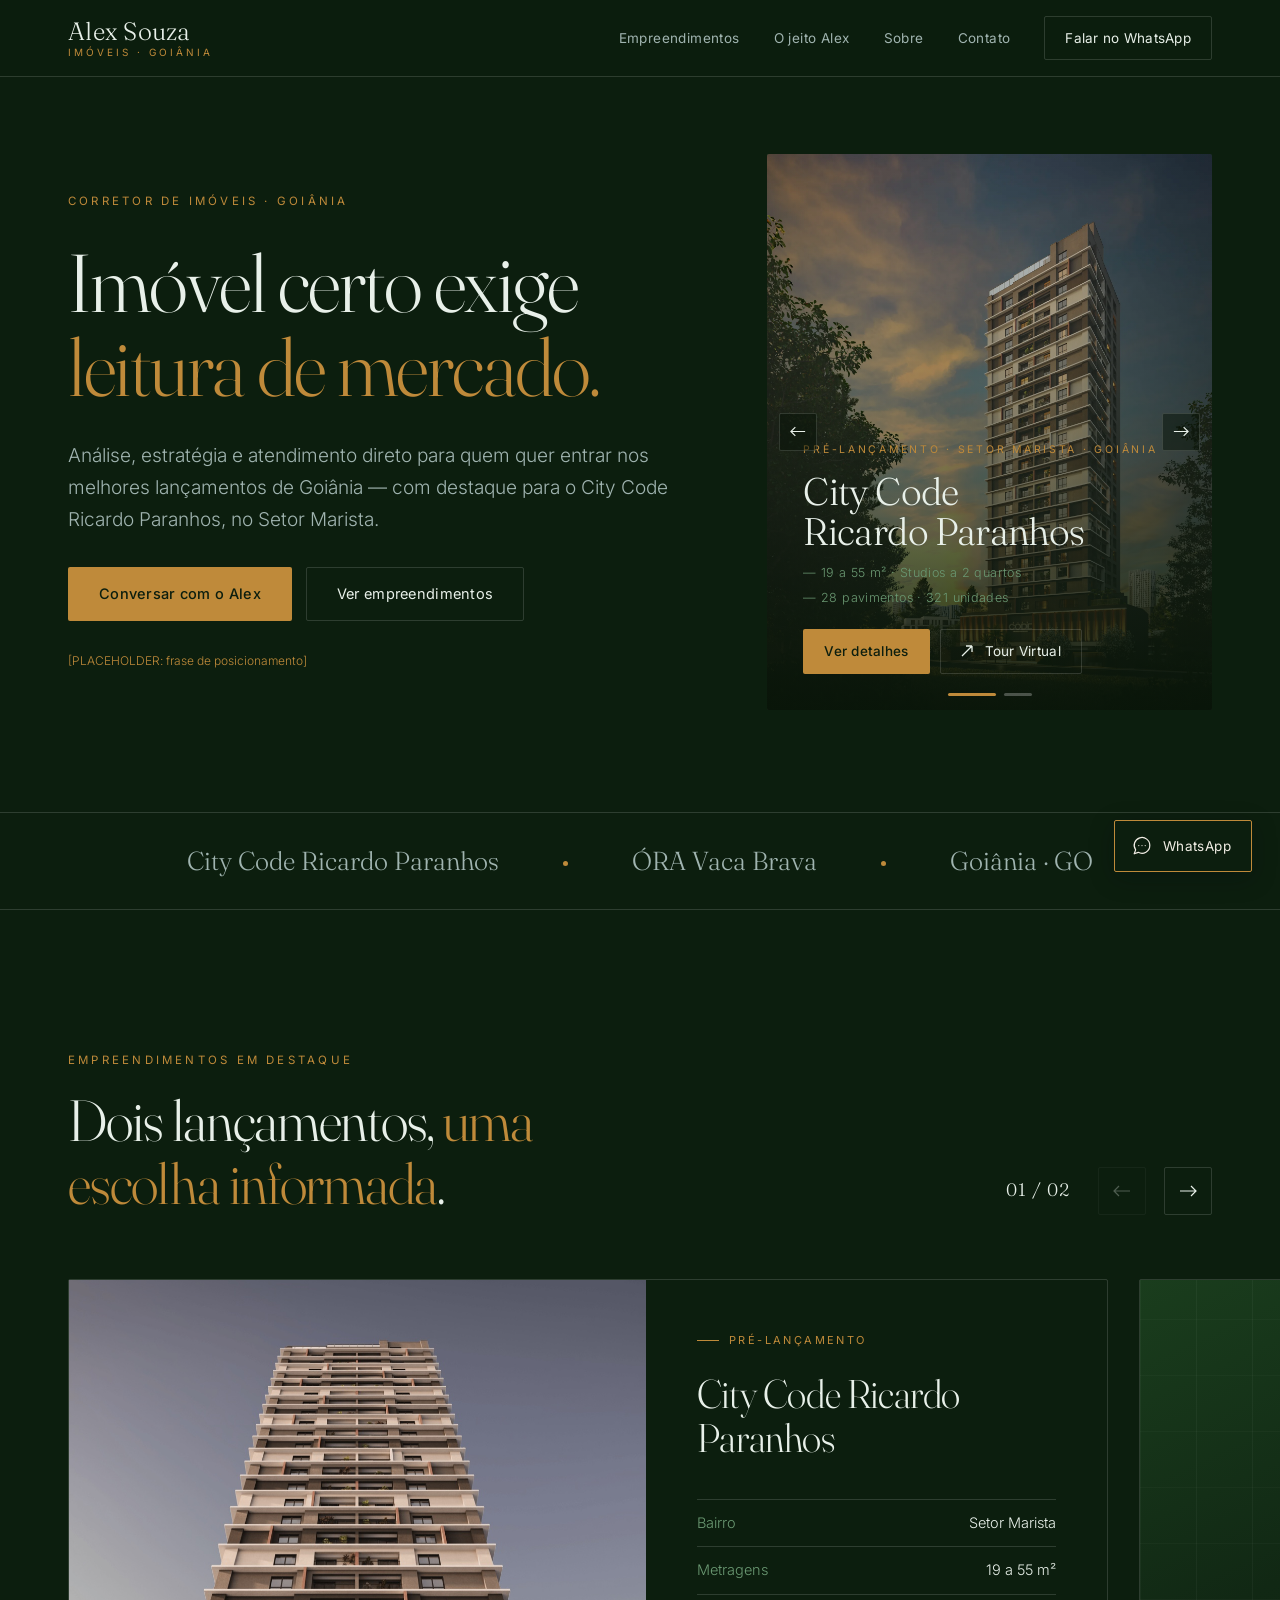
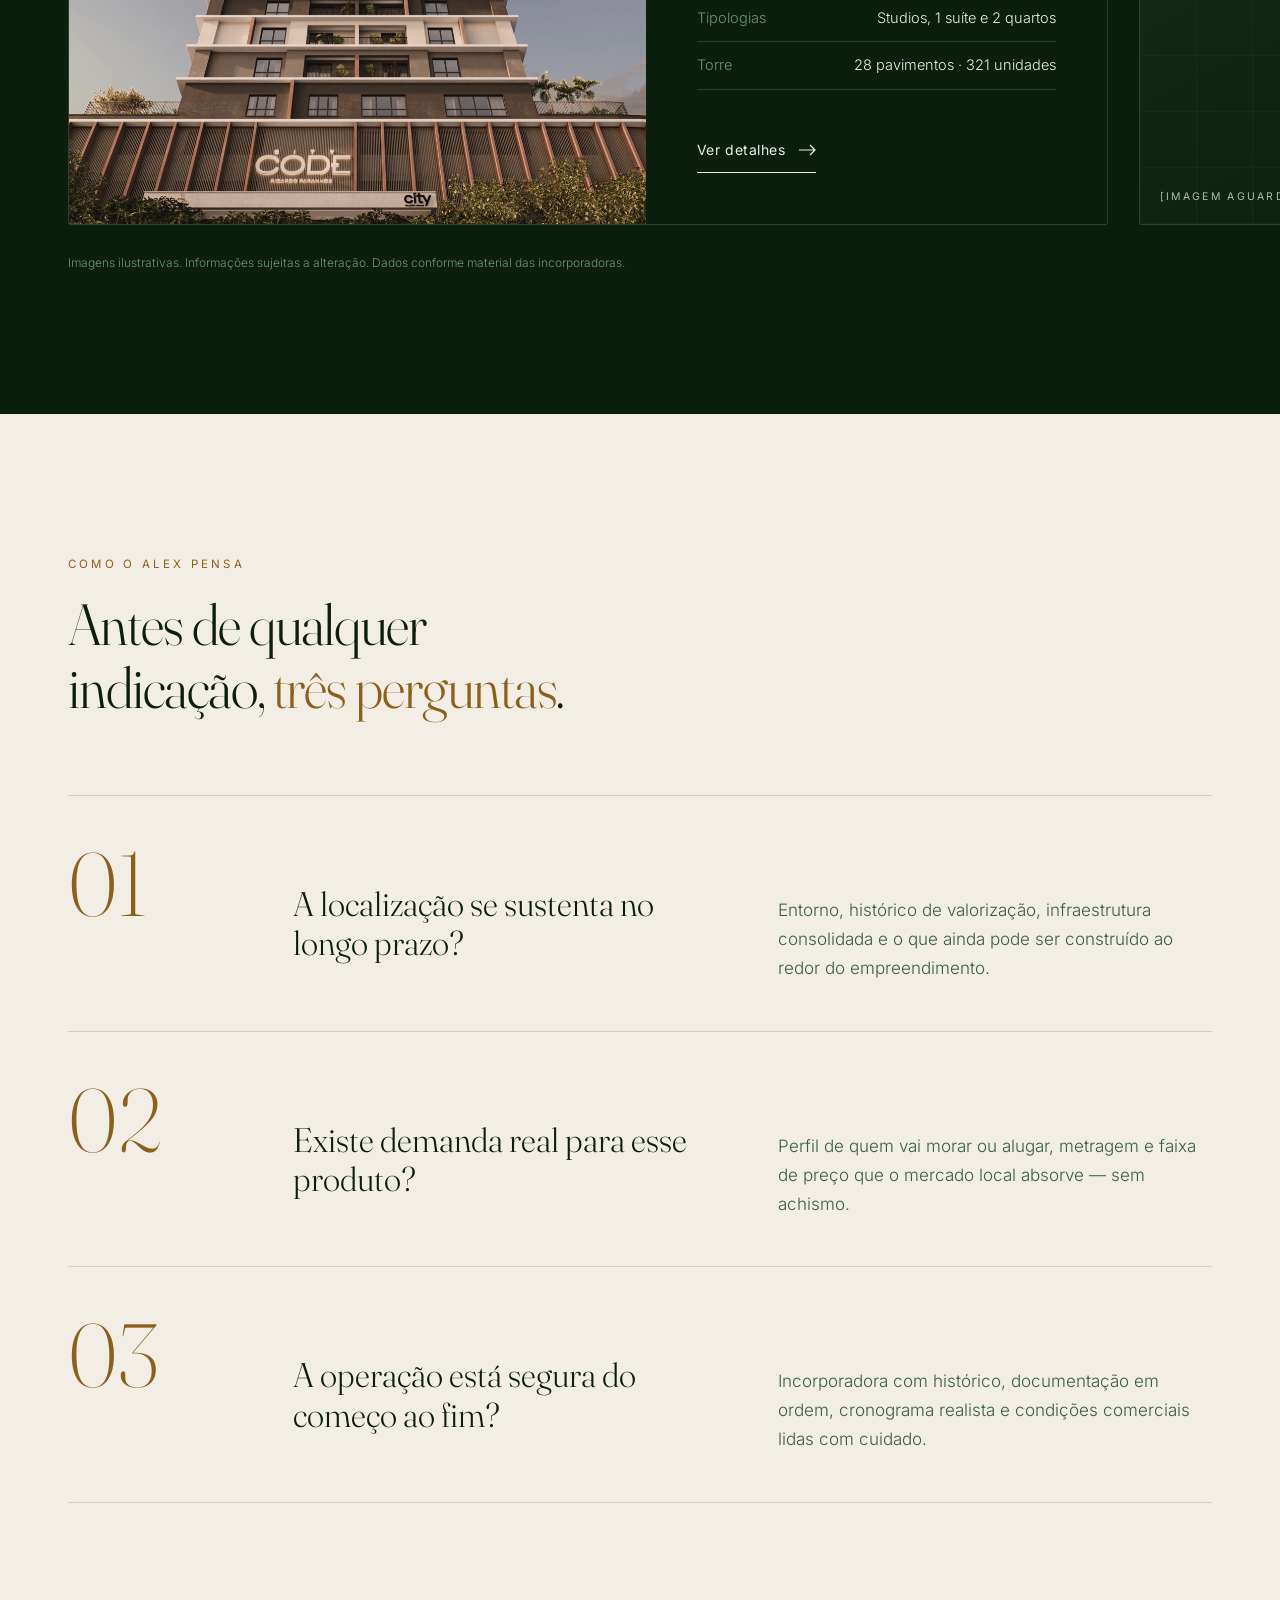
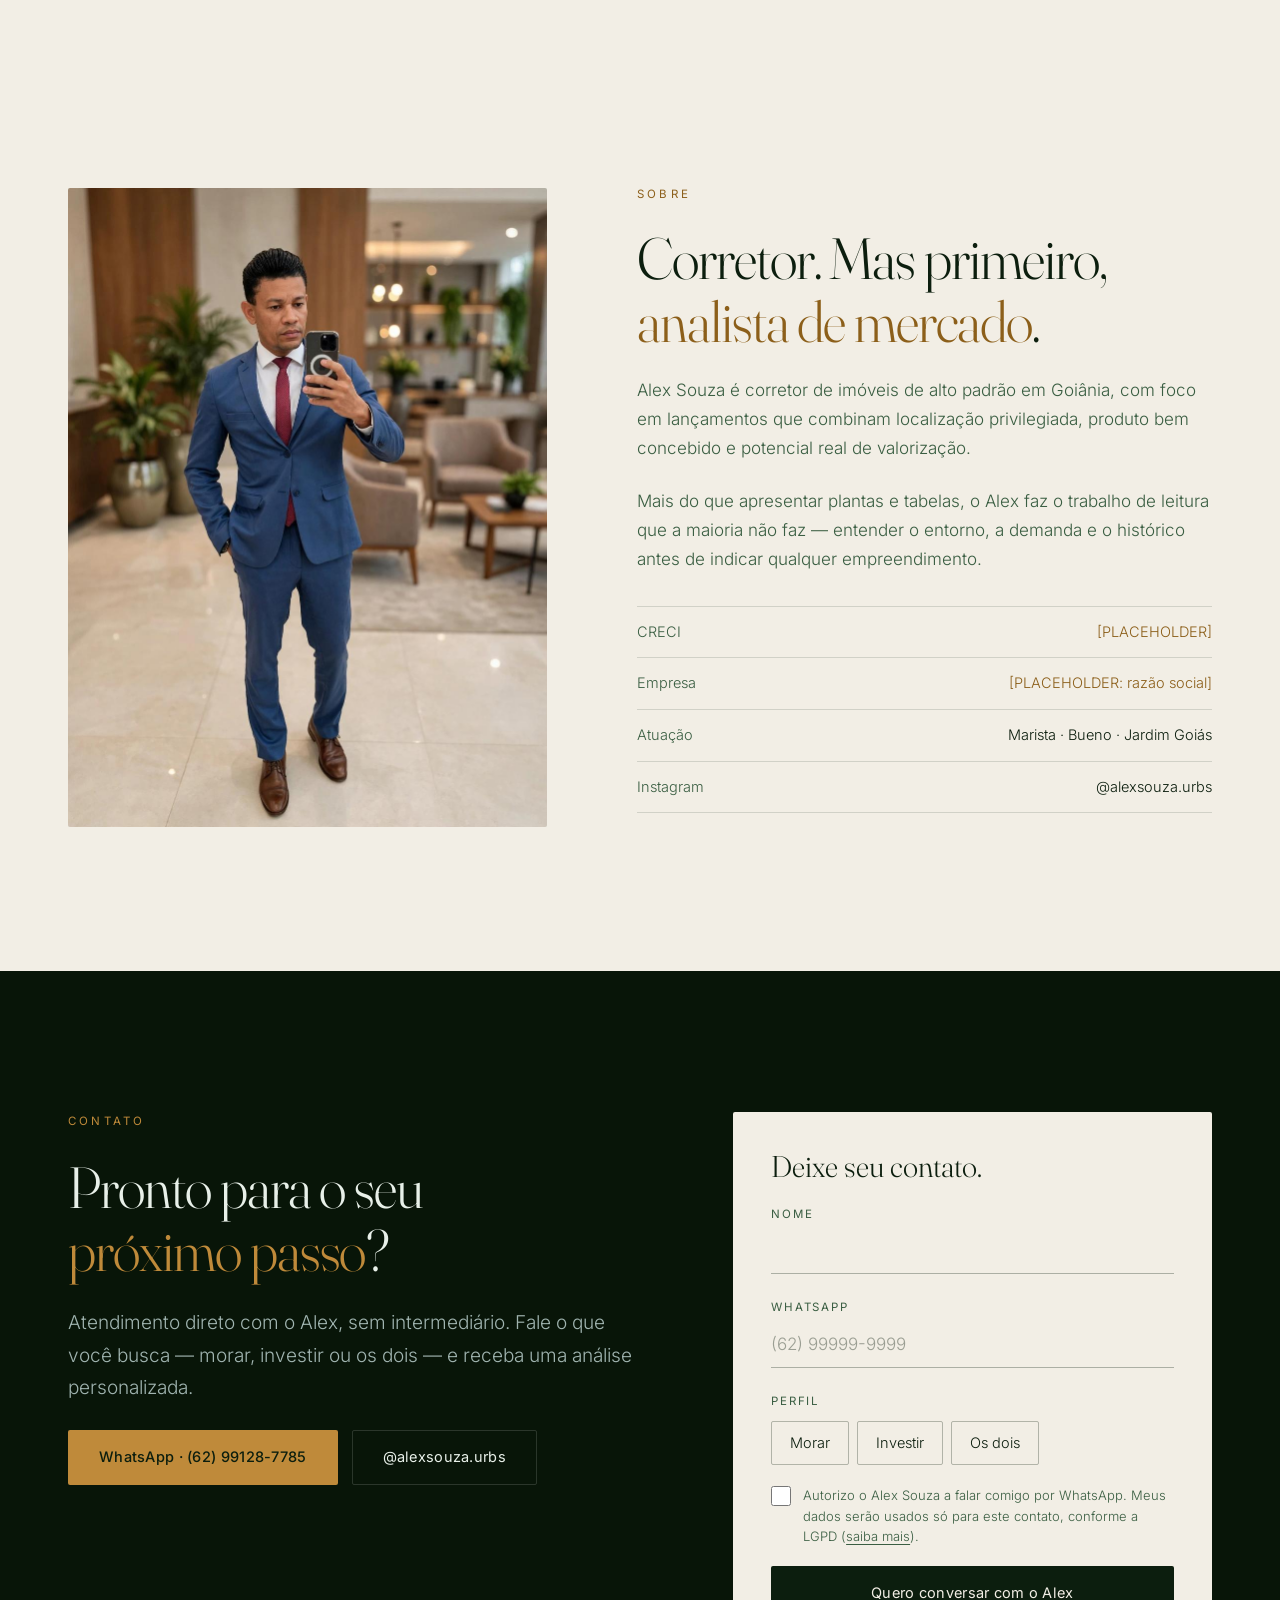
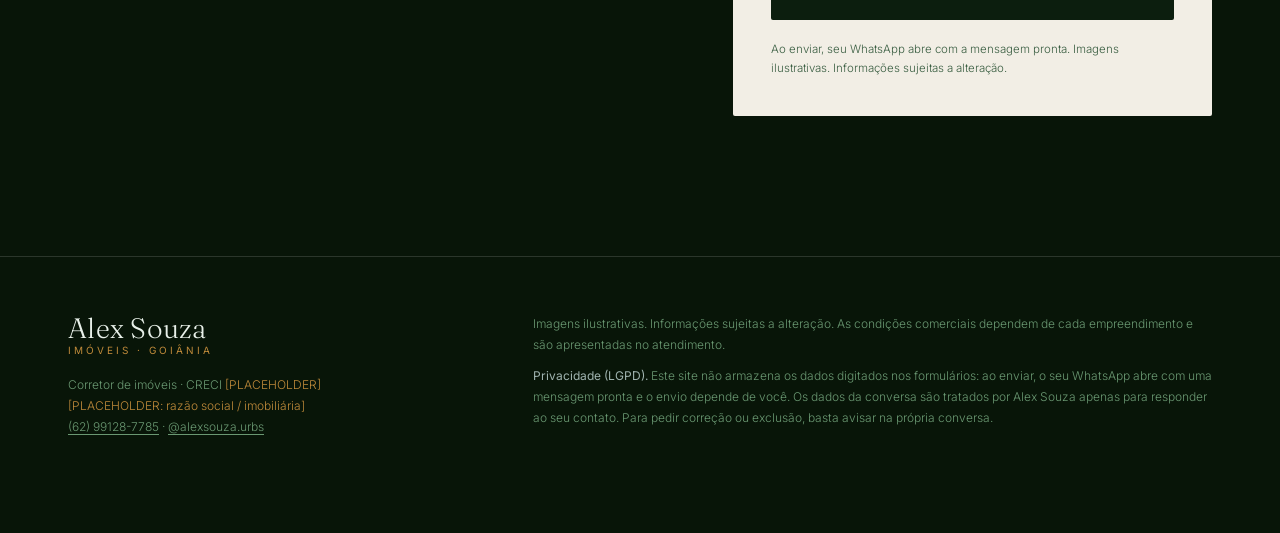
==== commit b3376b8f: "feat(imagens): adiciona perspectivas reais do City Code Ricardo Paranhos 19 imagens do material ofic" ====
--- a/index.html
+++ b/index.html
@@ -55,7 +55,7 @@
     <div class="hero-slider" data-reveal aria-label="Empreendimentos em destaque">
       <div class="hs-track">
         <div class="hs-slide is-active" role="group" aria-roledescription="slide" aria-label="1 de 2: City Code Ricardo Paranhos">
-          <div class="hs-visual shot" data-alt="City Code Ricardo Paranhos, Setor Marista, Goiânia"><span class="wait">City Code Ricardo Paranhos</span></div>
+          <div class="hs-visual shot" data-src="assets/img/cc-fachada-sunset.webp" data-alt="City Code Ricardo Paranhos, Setor Marista, Goiânia"><span class="wait">City Code Ricardo Paranhos</span></div>
           <div class="hs-panel">
             <span class="hs-eyebrow">Pré-lançamento · Setor Marista · Goiânia</span>
             <strong class="hs-name">City Code<br>Ricardo Paranhos</strong>
@@ -119,7 +119,7 @@
       </div>
       <div class="track" tabindex="0" data-reveal>
         <article class="slide dev">
-          <div class="shot " data-src="" data-alt="Perspectiva ilustrativa do City Code Ricardo Paranhos"><span class="wait">[imagem aguardando autorização]</span></div>
+          <div class="shot " data-src="assets/img/cc-fachada-01.jpg" data-alt="Perspectiva ilustrativa do City Code Ricardo Paranhos"><span class="wait">[imagem aguardando autorização]</span></div>
           <div class="dev-body">
             <span class="tag">Pré-lançamento</span>
             <h3>City Code Ricardo Paranhos</h3>
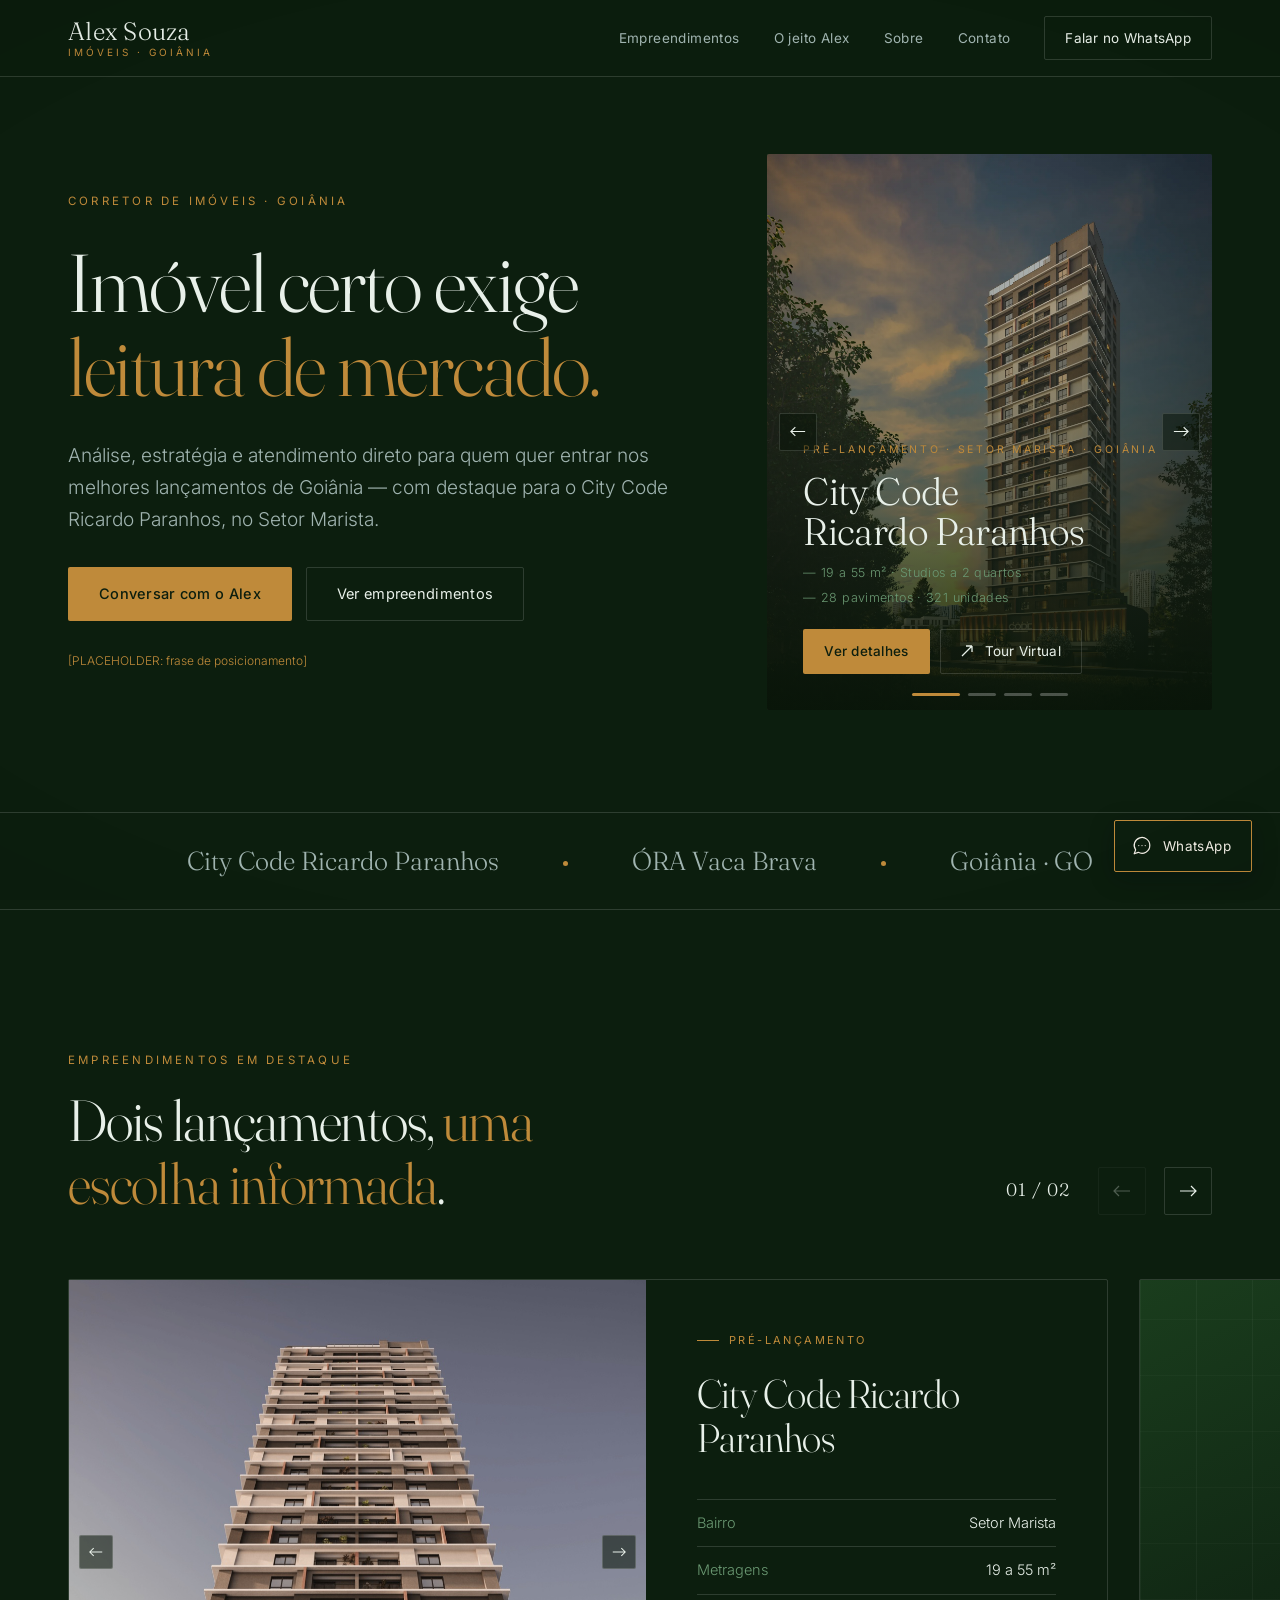
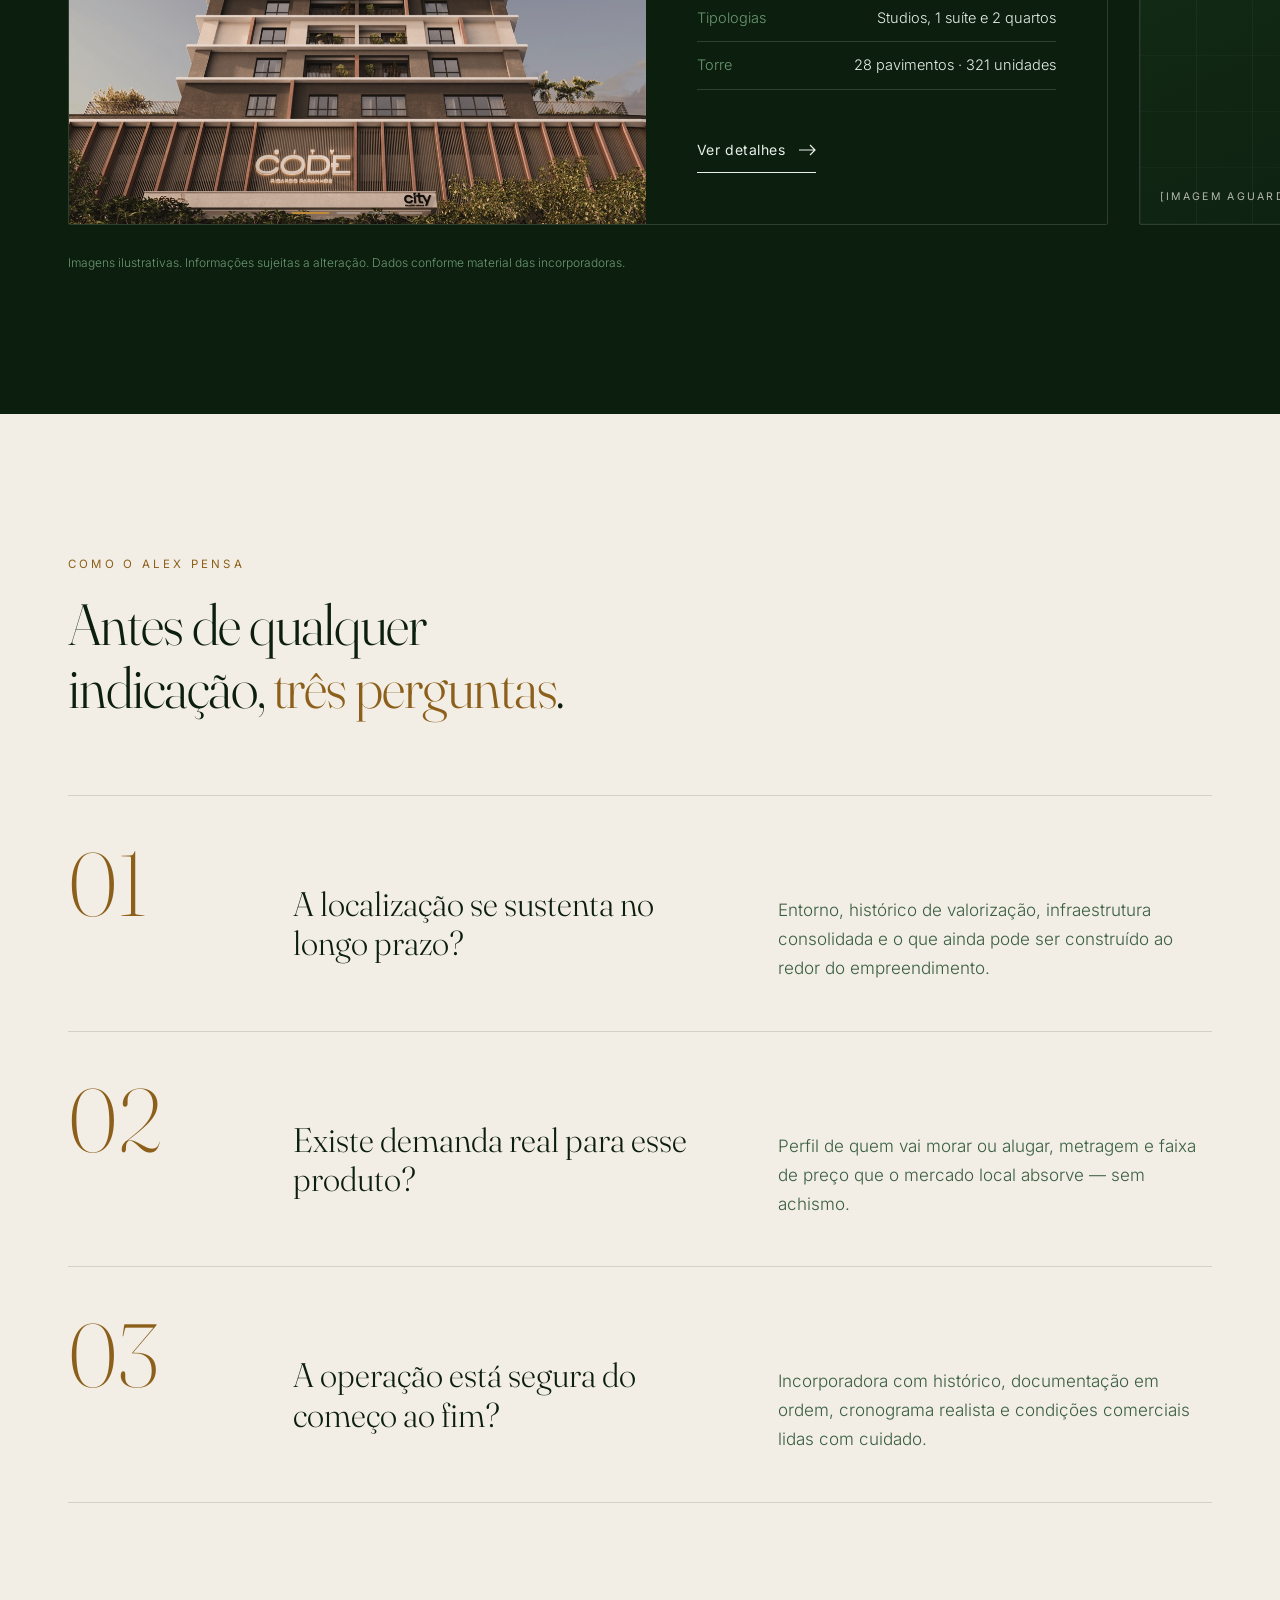
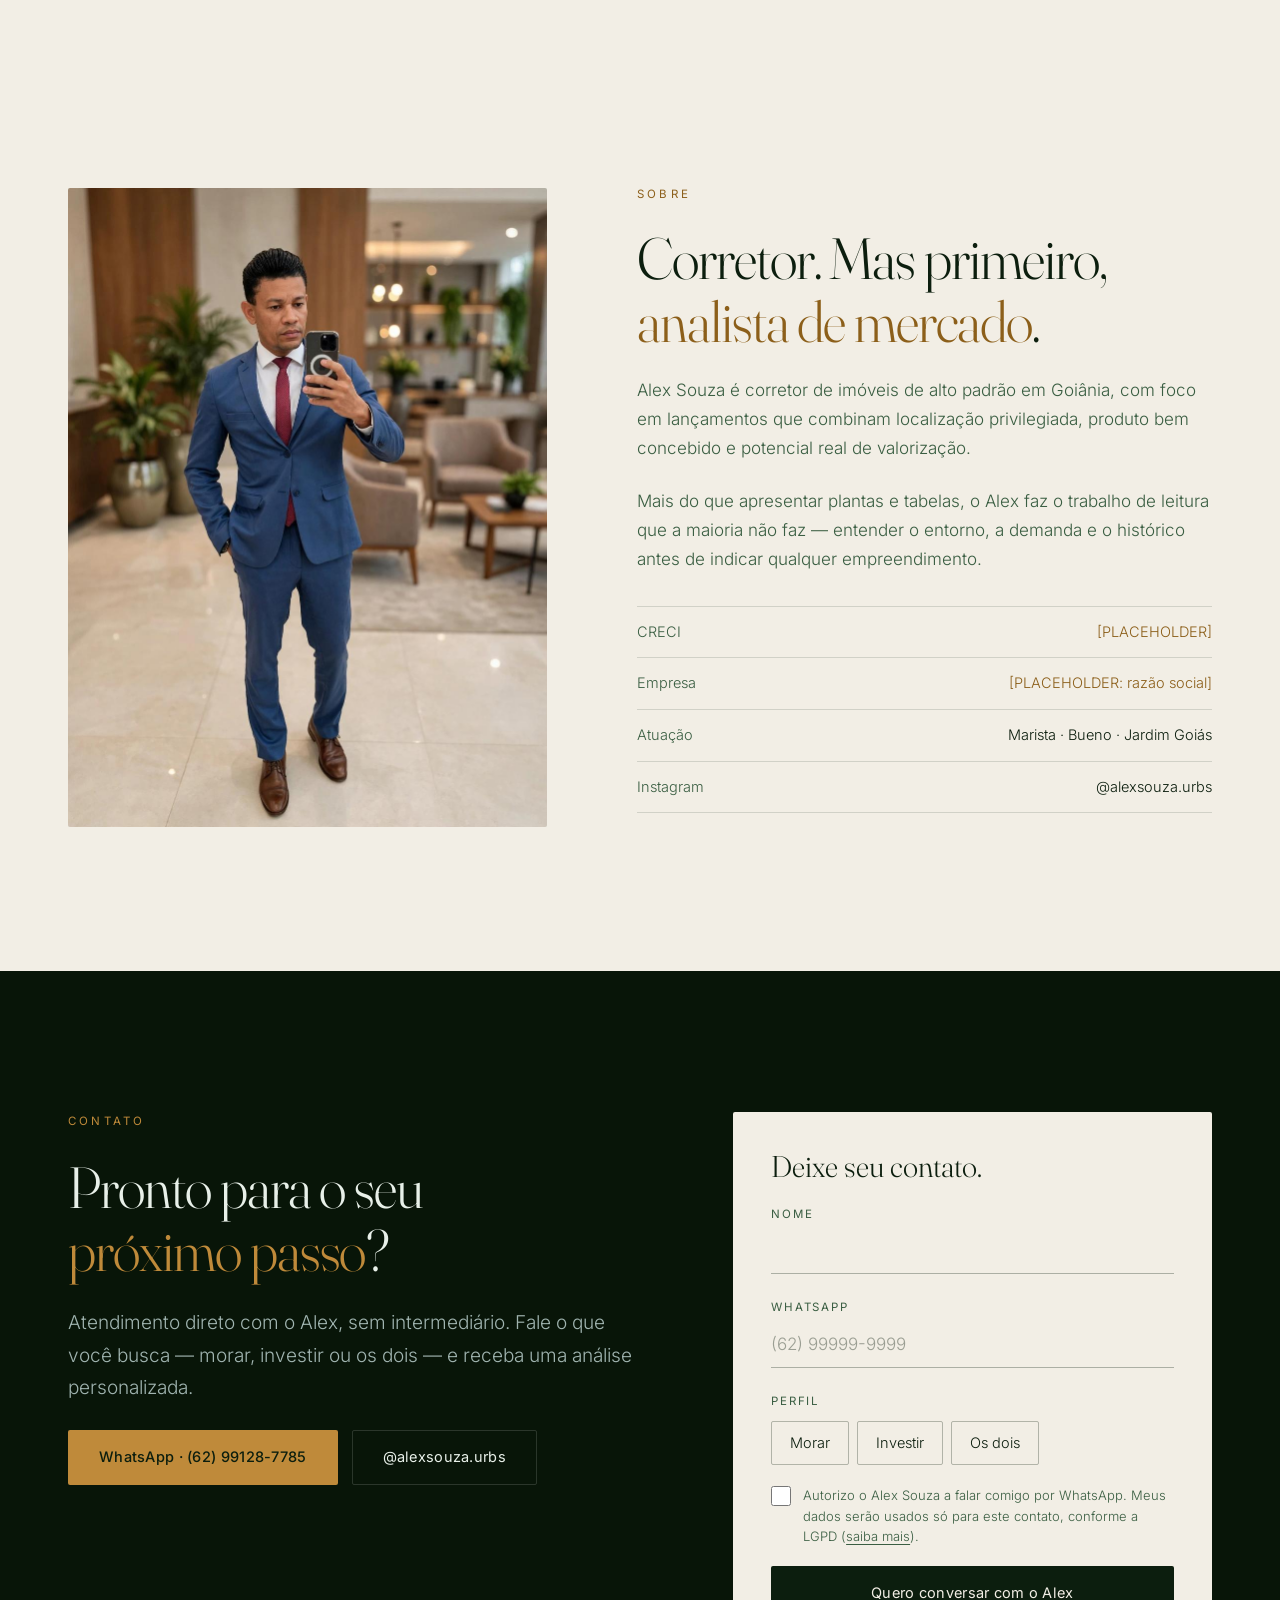
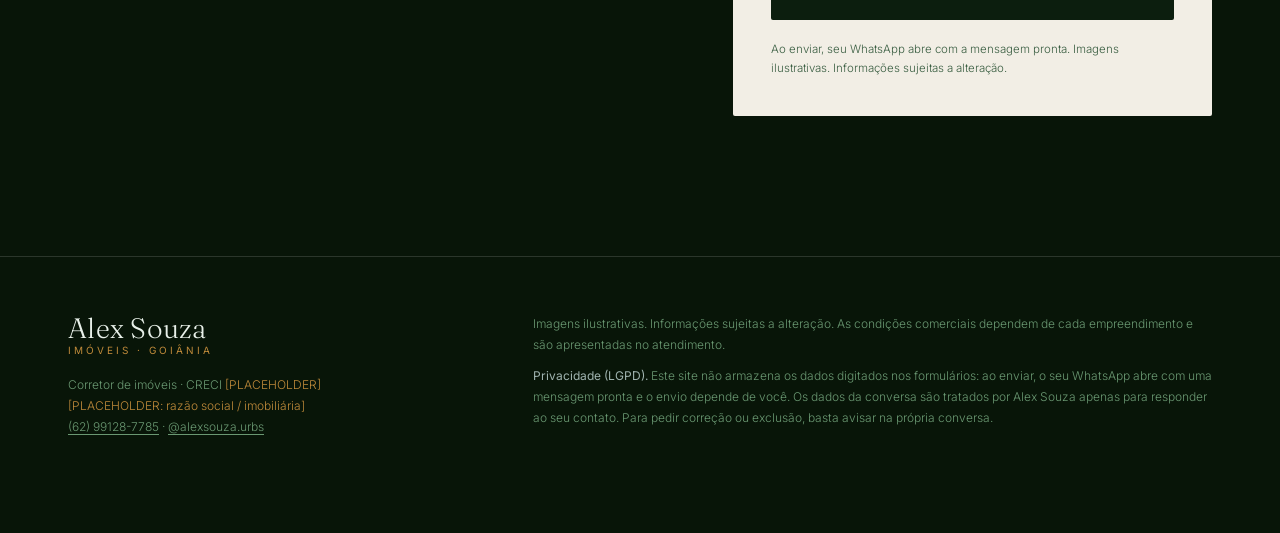
==== commit f369a33c: "feat: galeria deslizável no card CC + vinheta de cantos - Hero slider agora tem 4 slides (fachada, p" ====
--- a/index.html
+++ b/index.html
@@ -19,7 +19,7 @@
 <meta property="og:description" content="Alex Souza, corretor de imóveis em Goiânia. Estratégia e análise para comprar ou investir no Setor Marista, Setor Bueno e Jardim Goiás.">
 <link rel="preload" href="assets/fonts/fraunces.woff2" as="font" type="font/woff2" crossorigin>
 <link rel="preload" href="assets/fonts/inter.woff2" as="font" type="font/woff2" crossorigin>
-<link rel="stylesheet" href="assets/css/style.css?v=4">
+<link rel="stylesheet" href="assets/css/style.css?v=5">
 <script>document.documentElement.className += ' js';</script>
 <!-- GA4 / Meta Pixel: preencher os IDs e descomentar quando existirem.
      GA4_ID = "[PLACEHOLDER]"   META_PIXEL_ID = "[PLACEHOLDER]"
@@ -54,7 +54,7 @@
     </div>
     <div class="hero-slider" data-reveal aria-label="Empreendimentos em destaque">
       <div class="hs-track">
-        <div class="hs-slide is-active" role="group" aria-roledescription="slide" aria-label="1 de 2: City Code Ricardo Paranhos">
+        <div class="hs-slide is-active" role="group" aria-roledescription="slide" aria-label="1 de 4: City Code · Fachada">
           <div class="hs-visual shot" data-src="assets/img/cc-fachada-sunset.webp" data-alt="City Code Ricardo Paranhos, Setor Marista, Goiânia"><span class="wait">City Code Ricardo Paranhos</span></div>
           <div class="hs-panel">
             <span class="hs-eyebrow">Pré-lançamento · Setor Marista · Goiânia</span>
@@ -69,7 +69,36 @@
             </div>
           </div>
         </div>
-        <div class="hs-slide" role="group" aria-roledescription="slide" aria-label="2 de 2: ÓRA Vaca Brava" aria-hidden="true">
+        <div class="hs-slide" role="group" aria-roledescription="slide" aria-label="2 de 4: City Code · Piscina Rooftop" aria-hidden="true">
+          <div class="hs-visual shot" data-src="assets/img/cc-piscina.jpg" data-alt="Piscina rooftop do City Code Ricardo Paranhos com vista de Goiânia"><span class="wait">City Code · Piscina Rooftop</span></div>
+          <div class="hs-panel">
+            <span class="hs-eyebrow">Rooftop · Setor Marista · Goiânia</span>
+            <strong class="hs-name">City Code<br>Ricardo Paranhos</strong>
+            <ul class="hs-specs">
+              <li>Piscina no rooftop com vista de Goiânia</li>
+              <li>28 pavimentos · 321 unidades</li>
+            </ul>
+            <div class="hs-ctas">
+              <a class="btn btn-bronze btn-sm" href="city-code-ricardo-paranhos/index.html">Ver detalhes</a>
+              <a class="btn btn-line btn-sm hs-tour" href="https://mirandaimagem.com.br/clientes/city/coderp360/" target="_blank" rel="noopener"><svg width="12" height="12" viewBox="0 0 12 12" fill="none" stroke="currentColor" stroke-width="1.3" aria-hidden="true"><path d="M1 11L11 1M11 1H5M11 1v6"/></svg>Tour Virtual</a>
+            </div>
+          </div>
+        </div>
+        <div class="hs-slide" role="group" aria-roledescription="slide" aria-label="3 de 4: City Code · Lobby" aria-hidden="true">
+          <div class="hs-visual shot" data-src="assets/img/cc-lobby.webp" data-alt="Lobby do City Code Ricardo Paranhos"><span class="wait">City Code · Lobby</span></div>
+          <div class="hs-panel">
+            <span class="hs-eyebrow">Térreo · Setor Marista · Goiânia</span>
+            <strong class="hs-name">City Code<br>Ricardo Paranhos</strong>
+            <ul class="hs-specs">
+              <li>Lobby com design assinado</li>
+              <li>19 a 55 m² · Studios a 2 quartos</li>
+            </ul>
+            <div class="hs-ctas">
+              <a class="btn btn-bronze btn-sm" href="city-code-ricardo-paranhos/index.html">Ver detalhes</a>
+            </div>
+          </div>
+        </div>
+        <div class="hs-slide" role="group" aria-roledescription="slide" aria-label="4 de 4: ÓRA Vaca Brava" aria-hidden="true">
           <div class="hs-visual shot" data-alt="ÓRA Vaca Brava, Goiânia"><span class="wait">ÓRA Vaca Brava</span></div>
           <div class="hs-panel">
             <span class="hs-eyebrow">Lançamento · Vaca Brava · Goiânia</span>
@@ -88,7 +117,9 @@
           <svg width="16" height="11" viewBox="0 0 18 12" fill="none" stroke="currentColor" stroke-width="1.3" aria-hidden="true"><path d="M17 6H1M6 1L1 6l5 5"/></svg>
         </button>
         <div class="hs-dots">
-          <button class="hs-dot is-active" type="button" aria-label="City Code Ricardo Paranhos"></button>
+          <button class="hs-dot is-active" type="button" aria-label="City Code · Fachada"></button>
+          <button class="hs-dot" type="button" aria-label="City Code · Piscina Rooftop"></button>
+          <button class="hs-dot" type="button" aria-label="City Code · Lobby"></button>
           <button class="hs-dot" type="button" aria-label="ÓRA Vaca Brava"></button>
         </div>
         <button class="hs-arr hs-next" type="button" aria-label="Próximo slide">
@@ -119,7 +150,20 @@
       </div>
       <div class="track" tabindex="0" data-reveal>
         <article class="slide dev">
-          <div class="shot " data-src="assets/img/cc-fachada-01.jpg" data-alt="Perspectiva ilustrativa do City Code Ricardo Paranhos"><span class="wait">[imagem aguardando autorização]</span></div>
+          <div class="dev-gallery" data-dev-gallery>
+            <div class="shot dg-active" data-src="assets/img/cc-fachada-01.jpg" data-alt="City Code Ricardo Paranhos, fachada · Setor Marista"></div>
+            <div class="shot" data-src="assets/img/cc-piscina.jpg" data-alt="Piscina rooftop · City Code Ricardo Paranhos"></div>
+            <div class="shot" data-src="assets/img/cc-lobby.webp" data-alt="Lobby · City Code Ricardo Paranhos"></div>
+            <div class="shot" data-src="assets/img/cc-coworking.jpg" data-alt="Coworking · City Code Ricardo Paranhos"></div>
+            <button class="dg-arr dg-prev" type="button" aria-label="Foto anterior"><svg width="14" height="10" viewBox="0 0 18 12" fill="none" stroke="currentColor" stroke-width="1.3" aria-hidden="true"><path d="M17 6H1M6 1L1 6l5 5"/></svg></button>
+            <button class="dg-arr dg-next" type="button" aria-label="Próxima foto"><svg width="14" height="10" viewBox="0 0 18 12" fill="none" stroke="currentColor" stroke-width="1.3" aria-hidden="true"><path d="M1 6h16M12 1l5 5-5 5"/></svg></button>
+            <div class="dg-dots">
+              <button class="dg-dot dg-active" type="button" aria-label="Fachada"></button>
+              <button class="dg-dot" type="button" aria-label="Piscina Rooftop"></button>
+              <button class="dg-dot" type="button" aria-label="Lobby"></button>
+              <button class="dg-dot" type="button" aria-label="Coworking"></button>
+            </div>
+          </div>
           <div class="dev-body">
             <span class="tag">Pré-lançamento</span>
             <h3>City Code Ricardo Paranhos</h3>
@@ -279,6 +323,41 @@
   arm();
 })();
 </script>
+<script>
+(function(){
+  var galleries=document.querySelectorAll('[data-dev-gallery]');
+  galleries.forEach(function(gal){
+    var shots=gal.querySelectorAll('.shot[data-src],.shot.dg-active');
+    var allShots=gal.querySelectorAll('.shot');
+    var dots=gal.querySelectorAll('.dg-dot');
+    var cur=0;
+    function loadShot(el){
+      if(!el.querySelector('img')&&el.dataset.src){
+        var img=document.createElement('img');
+        img.src=el.dataset.src;
+        img.alt=el.dataset.alt||'';
+        img.style.cssText='position:absolute;inset:0;width:100%;height:100%;object-fit:cover;border-radius:0';
+        el.appendChild(img);
+        delete el.dataset.src;
+      }
+    }
+    function goTo(n){
+      allShots[cur].classList.remove('dg-active');
+      if(dots[cur]) dots[cur].classList.remove('dg-active');
+      cur=(n+allShots.length)%allShots.length;
+      loadShot(allShots[cur]);
+      allShots[cur].classList.add('dg-active');
+      if(dots[cur]) dots[cur].classList.add('dg-active');
+    }
+    loadShot(allShots[0]);
+    var prev=gal.querySelector('.dg-prev');
+    var next=gal.querySelector('.dg-next');
+    if(prev) prev.addEventListener('click',function(e){e.stopPropagation();goTo(cur-1);});
+    if(next) next.addEventListener('click',function(e){e.stopPropagation();goTo(cur+1);});
+    dots.forEach(function(d,i){d.addEventListener('click',function(e){e.stopPropagation();goTo(i);});});
+  });
+})();
+</script>
 <script src="assets/js/main.js" defer></script>
 </body>
 </html>
--- a/assets/css/style.css
+++ b/assets/css/style.css
@@ -118,6 +118,21 @@
 .hs-dots{position:absolute;bottom:14px;left:50%;transform:translateX(-50%);display:flex;gap:8px;pointer-events:auto}
 .hs-dot{width:28px;height:3px;border-radius:2px;background:rgba(255,255,255,.26);border:0;padding:0;transition:background .3s,width .3s;flex-shrink:0}
 .hs-dot.is-active{background:var(--bronze);width:48px}
+
+/* Vinheta de cantos (overlay fixo, sem bloquear cliques) */
+body::after{content:'';position:fixed;inset:0;pointer-events:none;z-index:9999;background:radial-gradient(ellipse 150% 120% at 50% 50%,transparent 44%,rgba(0,0,0,.34) 100%)}
+
+/* Mini-galeria no card de empreendimento */
+.dev-gallery{position:relative;width:100%;height:100%}
+.dev-gallery .shot{position:absolute;inset:0;width:100%;height:100%;opacity:0;transition:opacity .6s ease;border-radius:0;aspect-ratio:unset!important;object-fit:cover}
+.dev-gallery .shot.dg-active{opacity:1}
+.dg-arr{position:absolute;top:50%;transform:translateY(-50%);z-index:4;width:34px;height:34px;display:grid;place-items:center;background:rgba(8,21,8,.55);border:1px solid rgba(255,255,255,.18);border-radius:2px;color:var(--on-dark);transition:background .2s}
+.dg-arr:hover{background:rgba(8,21,8,.85)}
+.dg-prev{left:10px}.dg-next{right:10px}
+.dg-dots{position:absolute;bottom:10px;left:50%;transform:translateX(-50%);display:flex;gap:7px;z-index:4}
+.dg-dot{width:24px;height:2px;border-radius:1px;background:rgba(255,255,255,.28);border:0;padding:0;transition:background .3s,width .3s;flex-shrink:0}
+.dg-dot.dg-active{background:var(--bronze);width:38px}
+@media(max-width:760px){.dev-gallery{min-height:200px}}
 
 /* Faixa de bairros */
 .strip{border-block:1px solid var(--hair-d)}
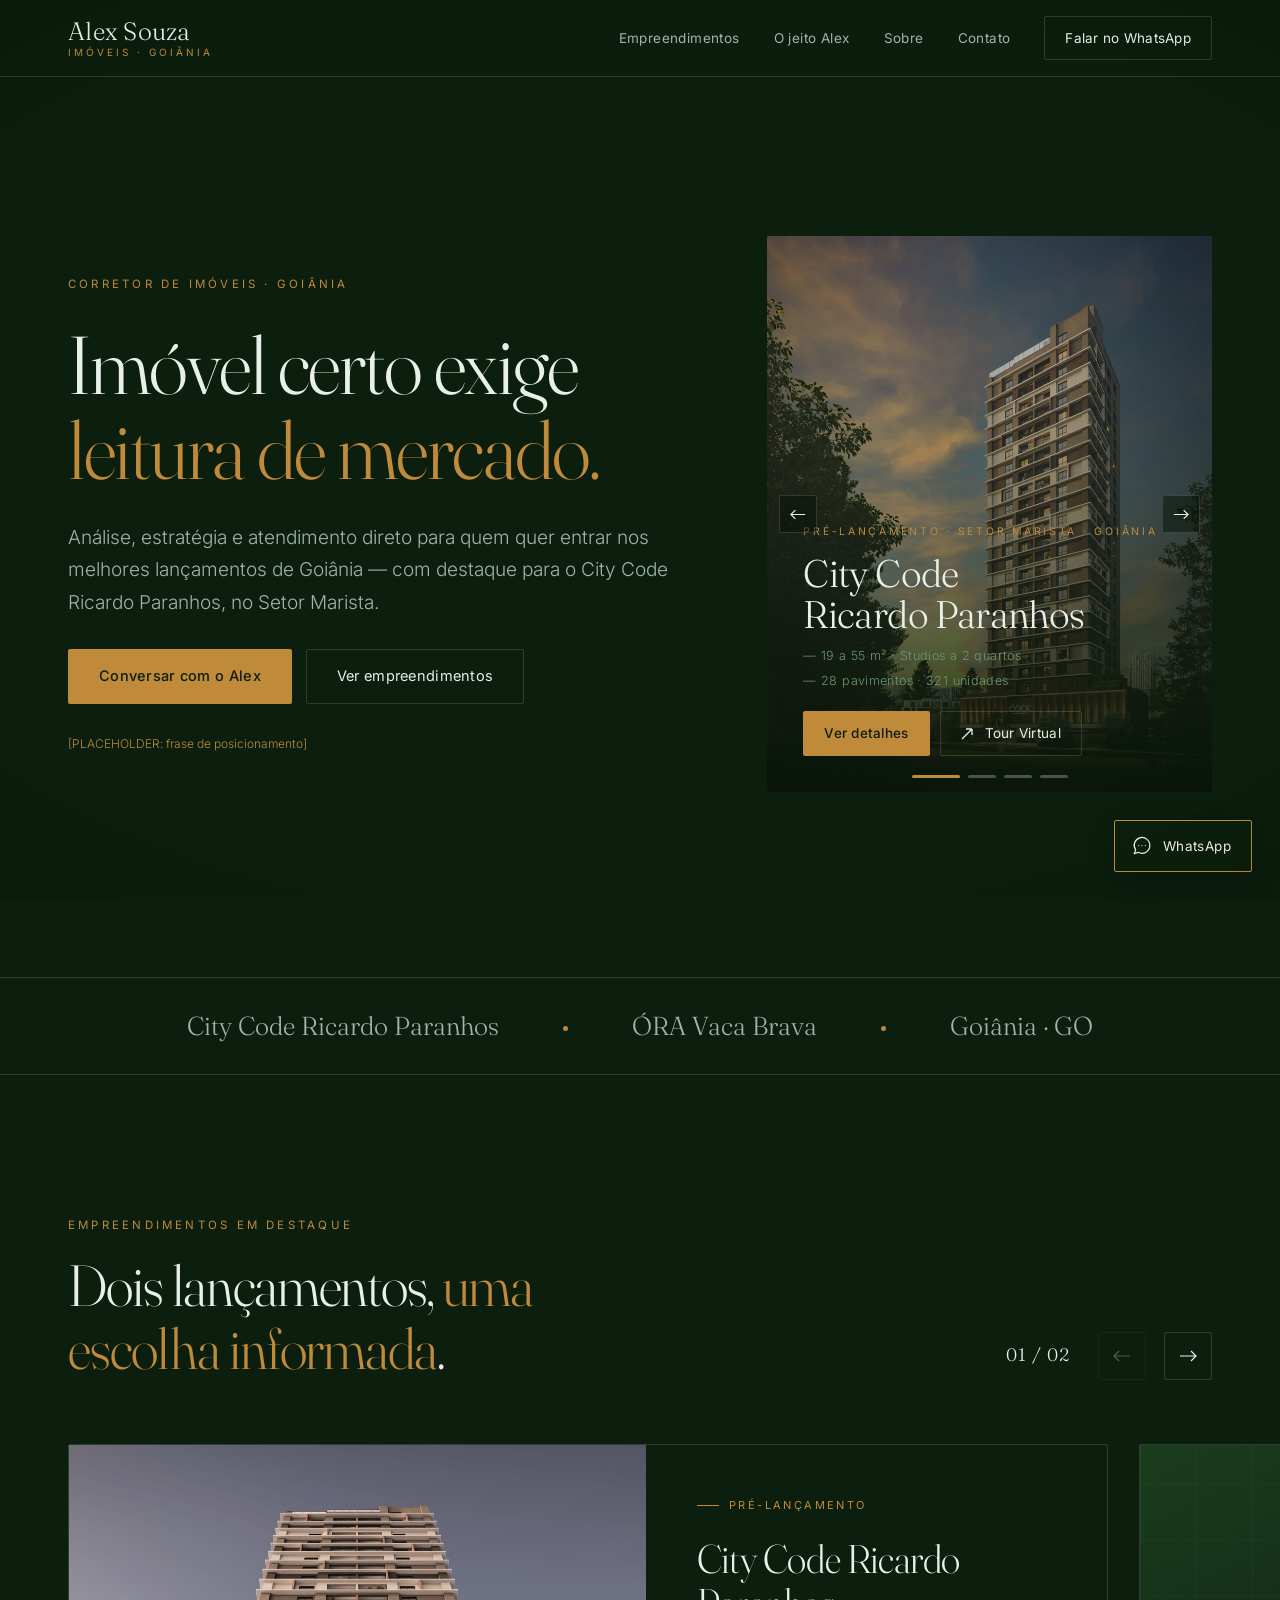
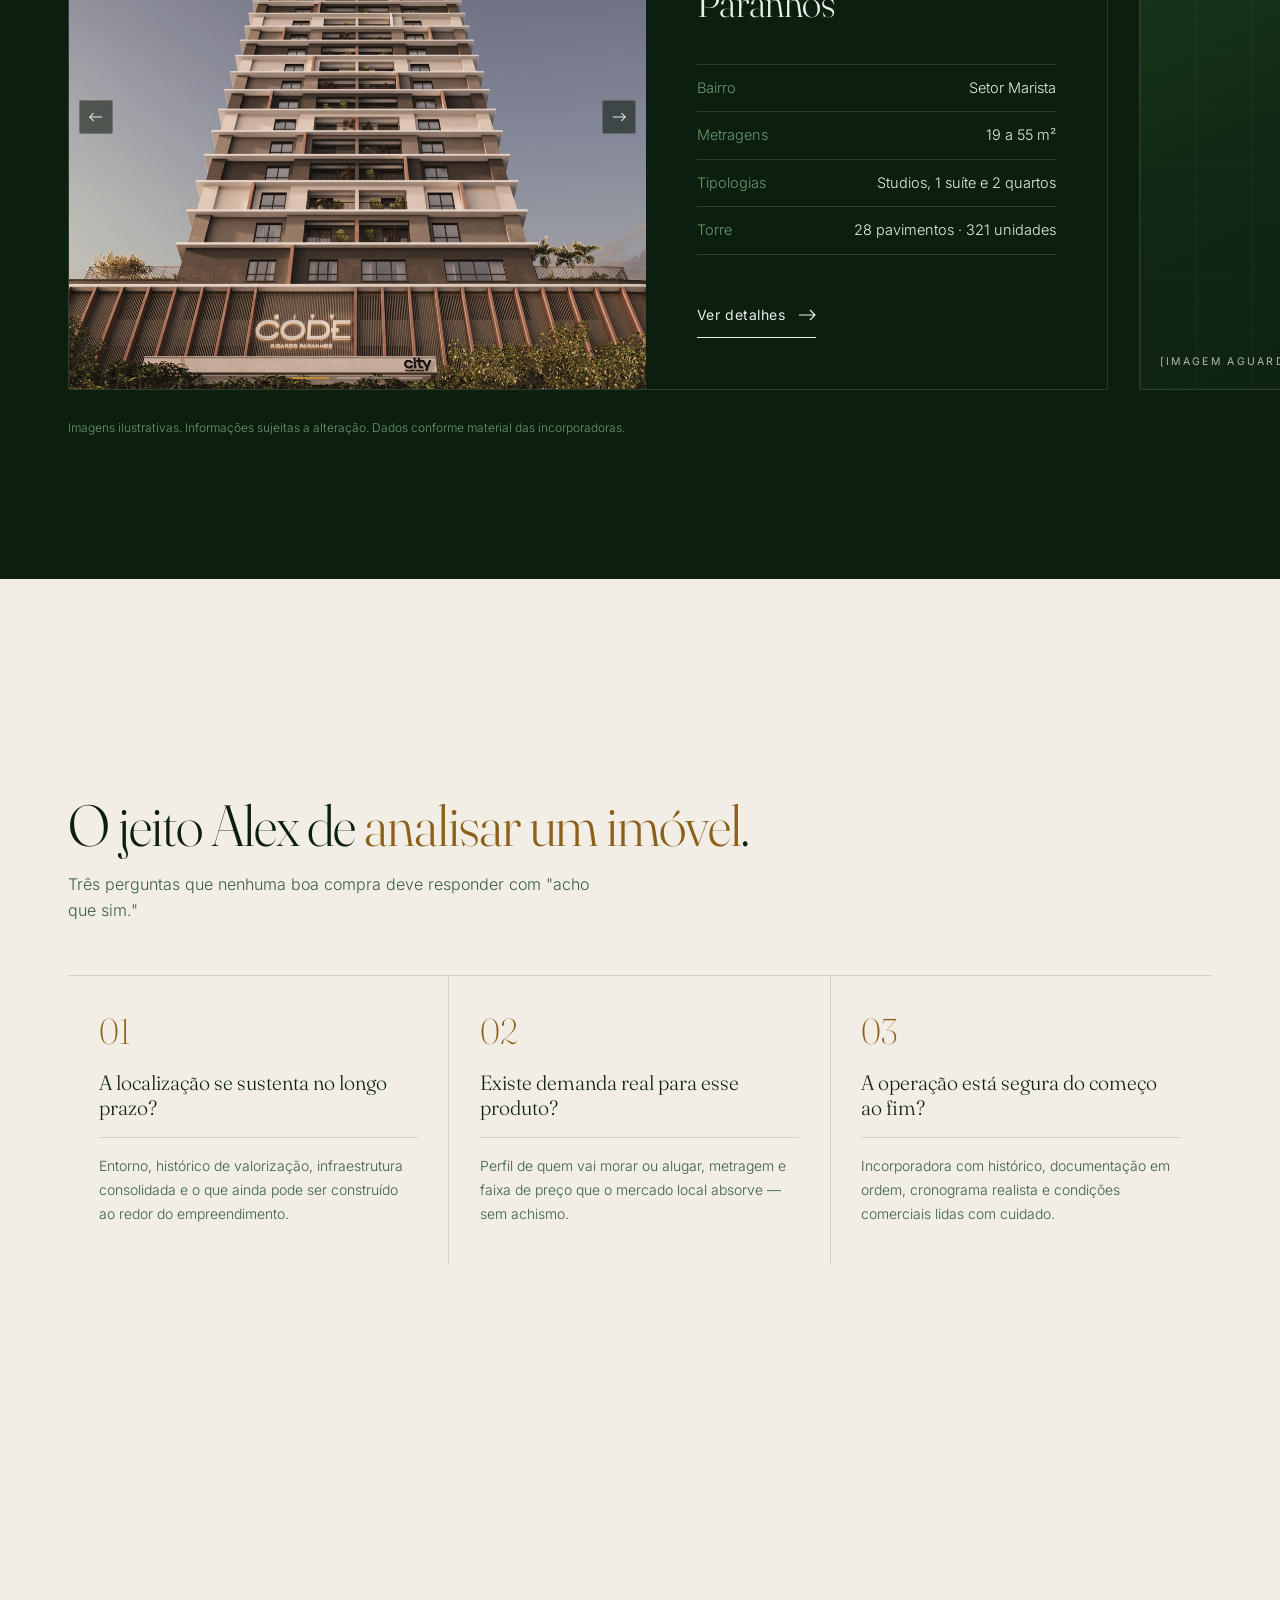
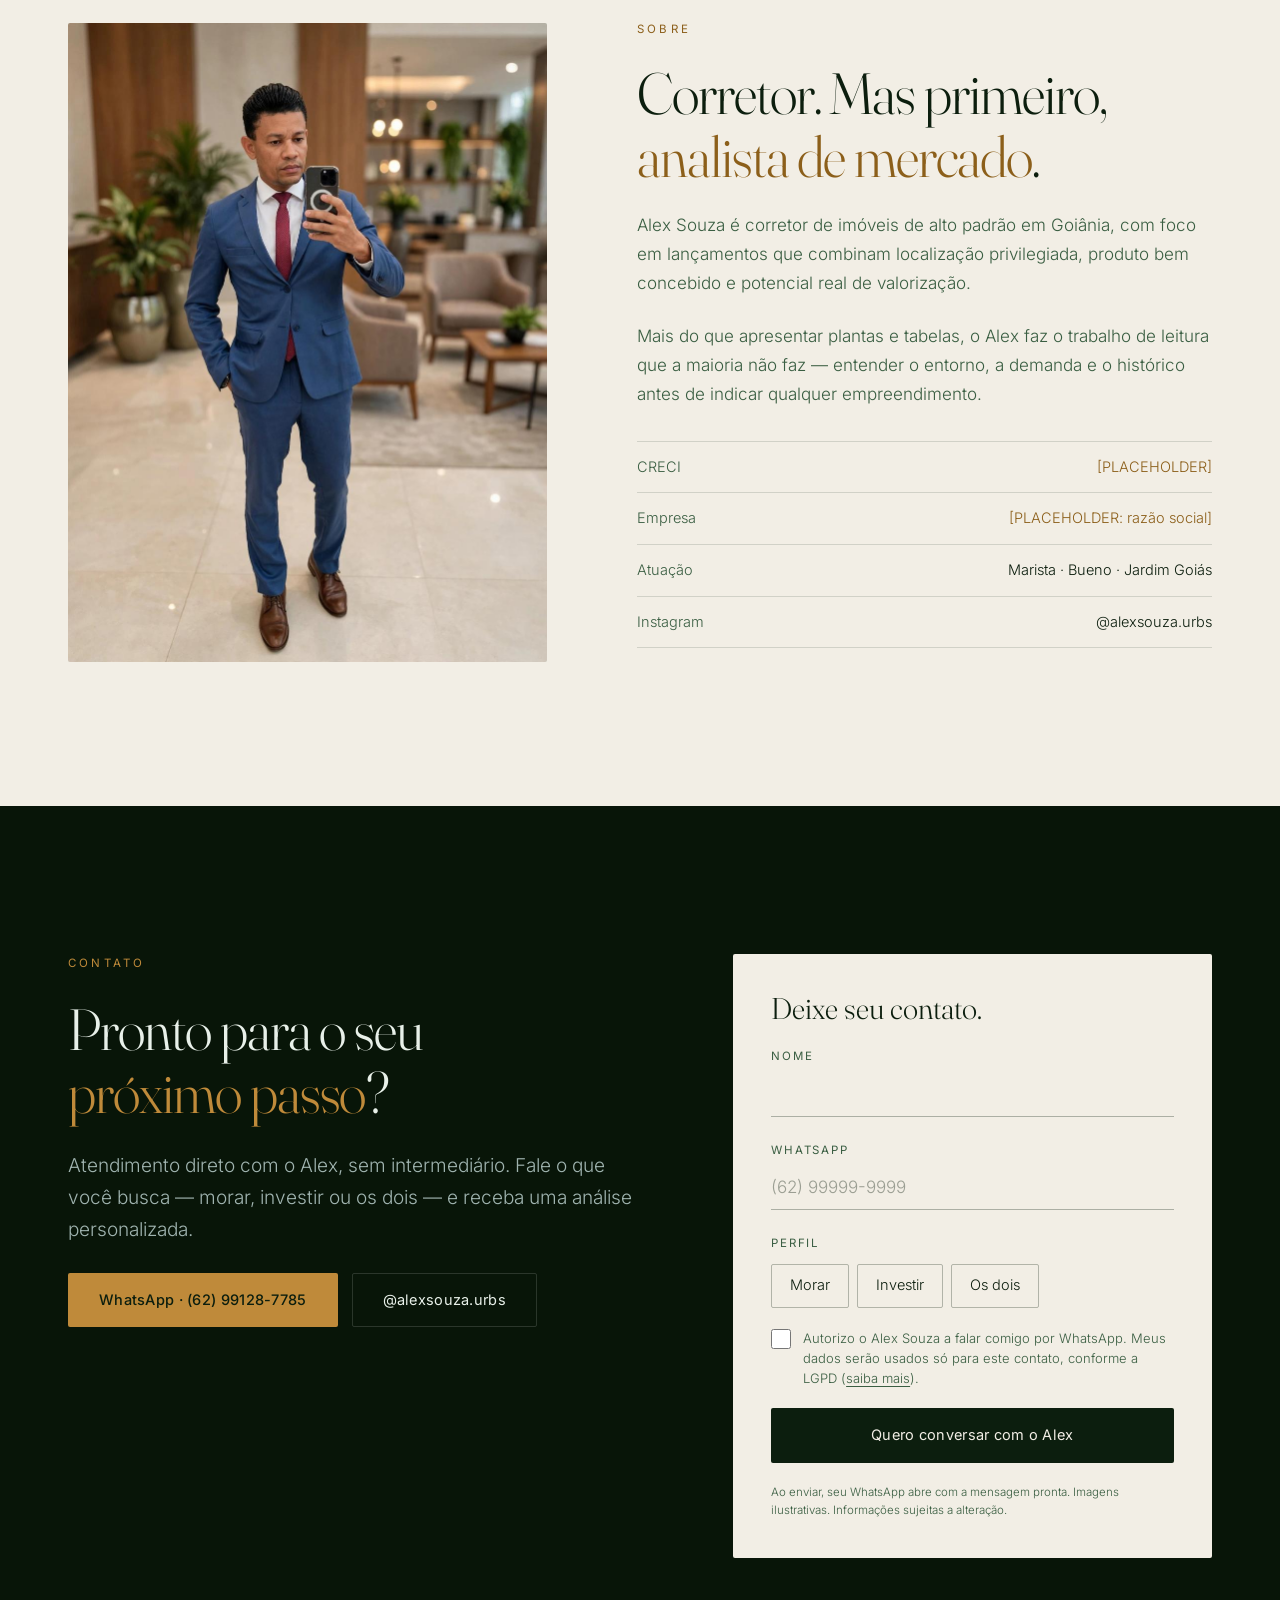
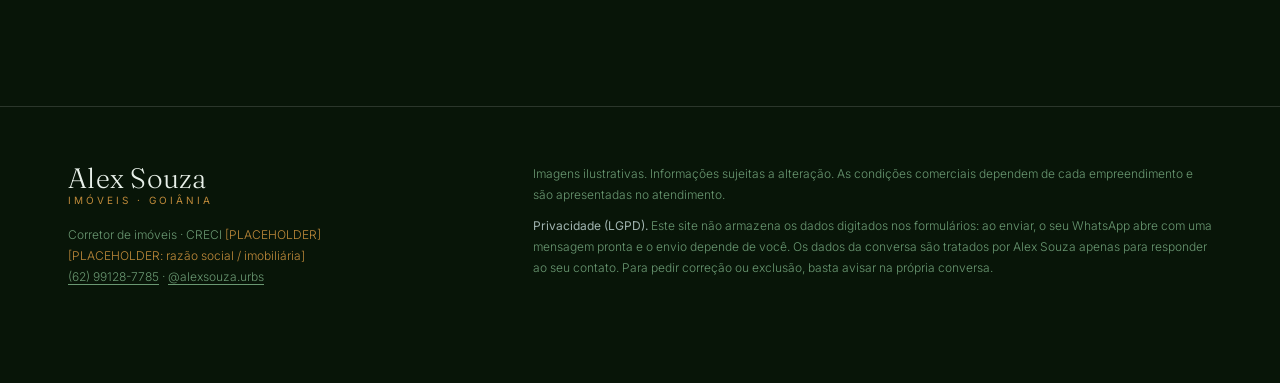
==== commit 864a9712: "feat: scroll snap por seção + redesign jeito Alex - html scroll-snap-type mandatory: scroll ancora e" ====
--- a/index.html
+++ b/index.html
@@ -19,7 +19,7 @@
 <meta property="og:description" content="Alex Souza, corretor de imóveis em Goiânia. Estratégia e análise para comprar ou investir no Setor Marista, Setor Bueno e Jardim Goiás.">
 <link rel="preload" href="assets/fonts/fraunces.woff2" as="font" type="font/woff2" crossorigin>
 <link rel="preload" href="assets/fonts/inter.woff2" as="font" type="font/woff2" crossorigin>
-<link rel="stylesheet" href="assets/css/style.css?v=5">
+<link rel="stylesheet" href="assets/css/style.css?v=6">
 <script>document.documentElement.className += ' js';</script>
 <!-- GA4 / Meta Pixel: preencher os IDs e descomentar quando existirem.
      GA4_ID = "[PLACEHOLDER]"   META_PIXEL_ID = "[PLACEHOLDER]"
@@ -188,15 +188,27 @@
   <!-- 4. O JEITO ALEX DE INVESTIR -->
   <section id="jeito" class="sec on-light" aria-labelledby="h-jeito">
     <div class="wrap">
-      <div class="head" data-reveal>
-        <span class="eyebrow">Como o Alex pensa</span>
-        <h2 class="title" id="h-jeito">Antes de qualquer indicação, <em>três perguntas</em>.</h2>
-      </div>
-      <ol class="asks">
-        <li class="ask" data-reveal><span class="n" aria-hidden="true">01</span><h3>A localização se sustenta no longo prazo?</h3><p>Entorno, histórico de valorização, infraestrutura consolidada e o que ainda pode ser construído ao redor do empreendimento.</p></li>
-        <li class="ask" data-reveal><span class="n" aria-hidden="true">02</span><h3>Existe demanda real para esse produto?</h3><p>Perfil de quem vai morar ou alugar, metragem e faixa de preço que o mercado local absorve — sem achismo.</p></li>
-        <li class="ask" data-reveal><span class="n" aria-hidden="true">03</span><h3>A operação está segura do começo ao fim?</h3><p>Incorporadora com histórico, documentação em ordem, cronograma realista e condições comerciais lidas com cuidado.</p></li>
-      </ol>
+      <div class="jeito-intro" data-reveal>
+        <h2 class="title" id="h-jeito">O jeito Alex de <em>analisar um imóvel</em>.</h2>
+        <p class="lead">Três perguntas que nenhuma boa compra deve responder com "acho que sim."</p>
+      </div>
+      <div class="jeito-grid" role="list">
+        <div class="jeito-card" role="listitem" data-reveal>
+          <span class="jn" aria-hidden="true">01</span>
+          <h3>A localização se sustenta no longo prazo?</h3>
+          <p>Entorno, histórico de valorização, infraestrutura consolidada e o que ainda pode ser construído ao redor do empreendimento.</p>
+        </div>
+        <div class="jeito-card" role="listitem" data-reveal>
+          <span class="jn" aria-hidden="true">02</span>
+          <h3>Existe demanda real para esse produto?</h3>
+          <p>Perfil de quem vai morar ou alugar, metragem e faixa de preço que o mercado local absorve — sem achismo.</p>
+        </div>
+        <div class="jeito-card" role="listitem" data-reveal>
+          <span class="jn" aria-hidden="true">03</span>
+          <h3>A operação está segura do começo ao fim?</h3>
+          <p>Incorporadora com histórico, documentação em ordem, cronograma realista e condições comerciais lidas com cuidado.</p>
+        </div>
+      </div>
     </div>
   </section>
 
--- a/assets/css/style.css
+++ b/assets/css/style.css
@@ -20,7 +20,8 @@
 }
 
 *,*::before,*::after{box-sizing:border-box}
-html{scroll-behavior:smooth;-webkit-text-size-adjust:100%;scroll-padding-top:84px}
+html{scroll-behavior:smooth;-webkit-text-size-adjust:100%;scroll-padding-top:84px;scroll-snap-type:y mandatory}
+@media(max-width:760px){html{scroll-snap-type:none}}
 body{margin:0;background:var(--navy);color:var(--on-dark);font-family:var(--sans);font-weight:300;font-size:17px;line-height:1.7;-webkit-font-smoothing:antialiased;overflow-x:hidden}
 img{max-width:100%;height:auto;display:block}
 a{color:inherit;text-decoration:none}
@@ -37,7 +38,9 @@
 
 /* Base de layout */
 .wrap{max-width:var(--wrap);margin:0 auto;padding-inline:var(--gut)}
-.sec{padding-block:var(--sec)}
+.sec{padding-block:var(--sec);scroll-snap-align:start;min-height:100dvh;display:flex;flex-direction:column;justify-content:center}
+.sec > .wrap{width:100%}
+@media(max-width:760px){.sec{min-height:0;scroll-snap-align:none}}
 .on-light{background:var(--paper);color:var(--on-light)}
 .deep{background:var(--navy-deep)}
 
@@ -90,7 +93,7 @@
 }
 
 /* Hero da home */
-.hero{display:grid;grid-template-columns:minmax(0,7fr) minmax(0,5fr);gap:clamp(32px,6vw,88px);align-items:center;padding-block:clamp(40px,6vw,88px) clamp(64px,8vw,112px)}
+.hero{display:grid;grid-template-columns:minmax(0,7fr) minmax(0,5fr);gap:clamp(32px,6vw,88px);align-items:center;padding-block:clamp(40px,6vw,88px) clamp(64px,8vw,112px);scroll-snap-align:start;min-height:100dvh}
 .hero-copy{display:grid;gap:30px;justify-items:start}
 .portrait{position:relative}
 .portrait .frame{aspect-ratio:4/5;overflow:hidden;border-radius:2px;background:var(--blue)}
@@ -186,13 +189,16 @@
 .spec dd{margin:0;text-align:right}
 @media (max-width:760px){.dev{grid-template-columns:1fr}.dev .shot{aspect-ratio:4/3;min-height:0}}
 
-/* O jeito Alex de investir (editorial, sem caixas) */
-.asks{margin-top:clamp(44px,6vw,80px);border-top:1px solid var(--hair-l)}
-.ask{display:grid;grid-template-columns:minmax(72px,2fr) minmax(0,5fr) minmax(0,5fr);gap:clamp(16px,4vw,56px);align-items:baseline;padding-block:clamp(28px,4vw,48px);border-bottom:1px solid var(--hair-l)}
-.ask .n{font-family:var(--serif);font-weight:200;font-size:clamp(52px,7vw,96px);line-height:.9;color:var(--bronze-ink);font-variation-settings:'opsz' 144}
-.ask h3{font-family:var(--serif);font-weight:300;font-size:clamp(24px,2.8vw,34px);line-height:1.15;font-variation-settings:'opsz' 80}
-.ask p{color:var(--on-light-soft)}
-@media (max-width:760px){.ask{grid-template-columns:1fr;gap:10px}}
+/* O jeito Alex — 3 colunas refinadas */
+.jeito-intro{margin-bottom:clamp(32px,4vw,52px);max-width:64ch}
+.jeito-intro .lead{margin-top:14px;font-size:16px;color:var(--on-light-soft);line-height:1.65}
+.jeito-grid{display:grid;grid-template-columns:repeat(3,1fr);gap:0;border-top:1px solid var(--hair-l)}
+.jeito-card{padding:clamp(24px,3vw,40px) clamp(16px,2.4vw,36px);border-right:1px solid var(--hair-l);display:flex;flex-direction:column;gap:0}
+.jeito-card:last-child{border-right:0}
+.jn{font-family:var(--serif);font-weight:200;font-size:clamp(28px,2.8vw,38px);line-height:1;color:var(--bronze-ink);font-variation-settings:'opsz' 100;margin-bottom:20px}
+.jeito-card h3{font-family:var(--serif);font-weight:300;font-size:clamp(17px,1.6vw,21px);line-height:1.25;color:var(--on-light);margin-bottom:16px;font-variation-settings:'opsz' 60}
+.jeito-card p{font-size:14px;color:var(--on-light-soft);line-height:1.7;margin-top:auto;padding-top:16px;border-top:1px solid var(--hair-l)}
+@media(max-width:760px){.jeito-grid{grid-template-columns:1fr}.jeito-card{border-right:0;border-bottom:1px solid var(--hair-l)}.jeito-card:last-child{border-bottom:0}}
 
 /* Conteúdo (Goiânia em análise) */
 .post{width:min(380px,80vw);display:grid;gap:16px}
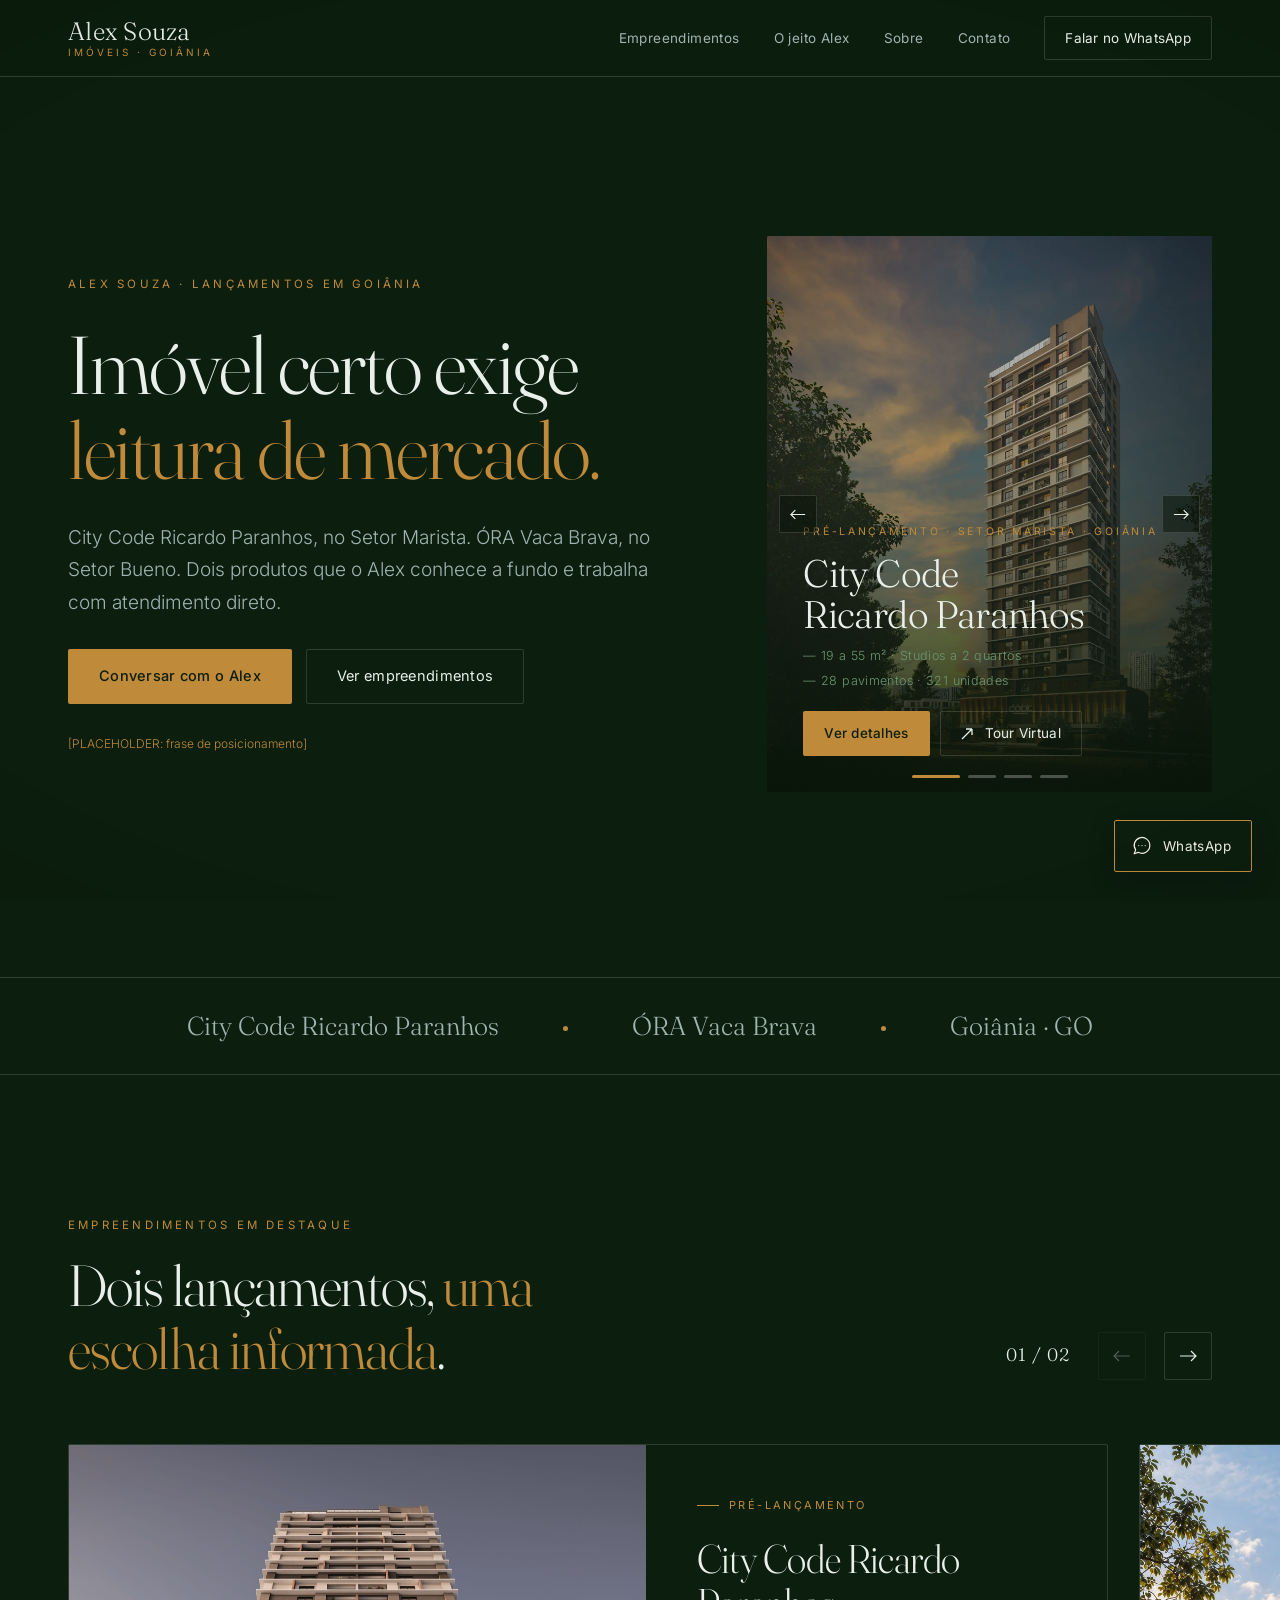
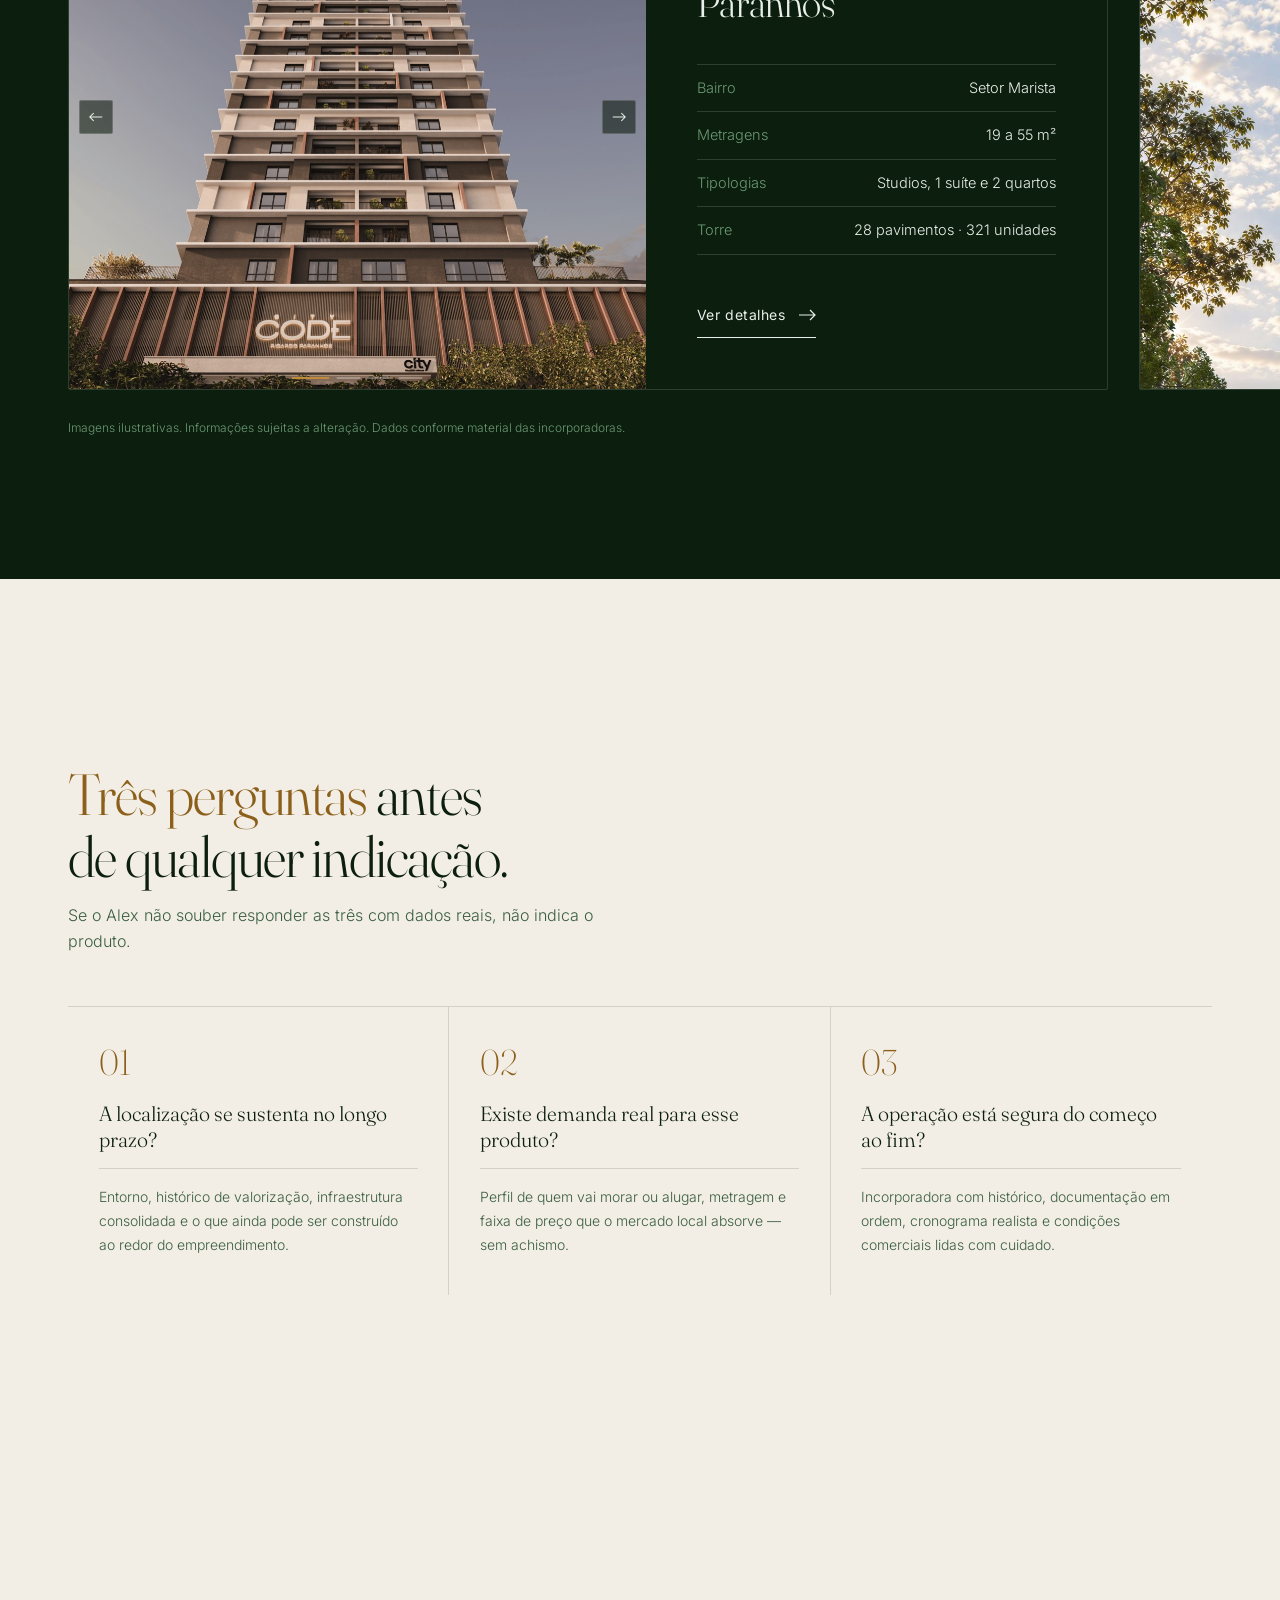
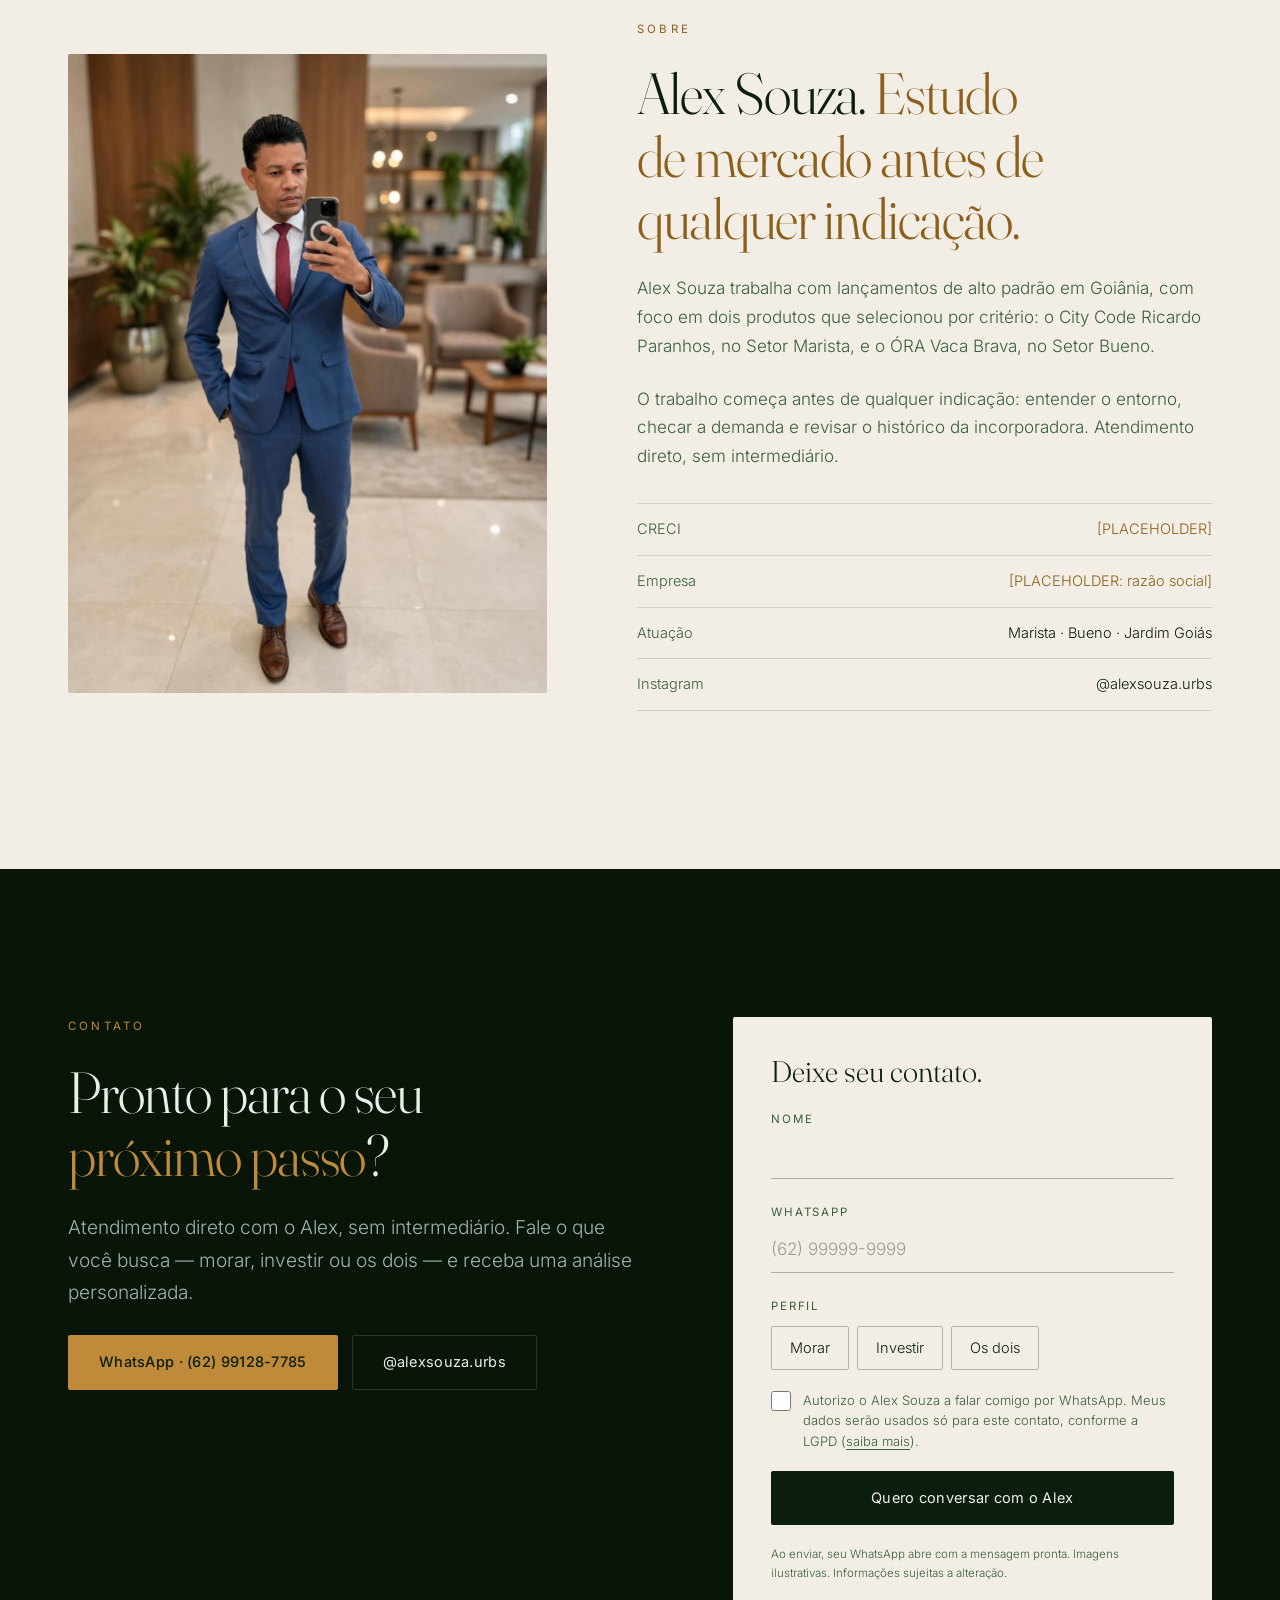
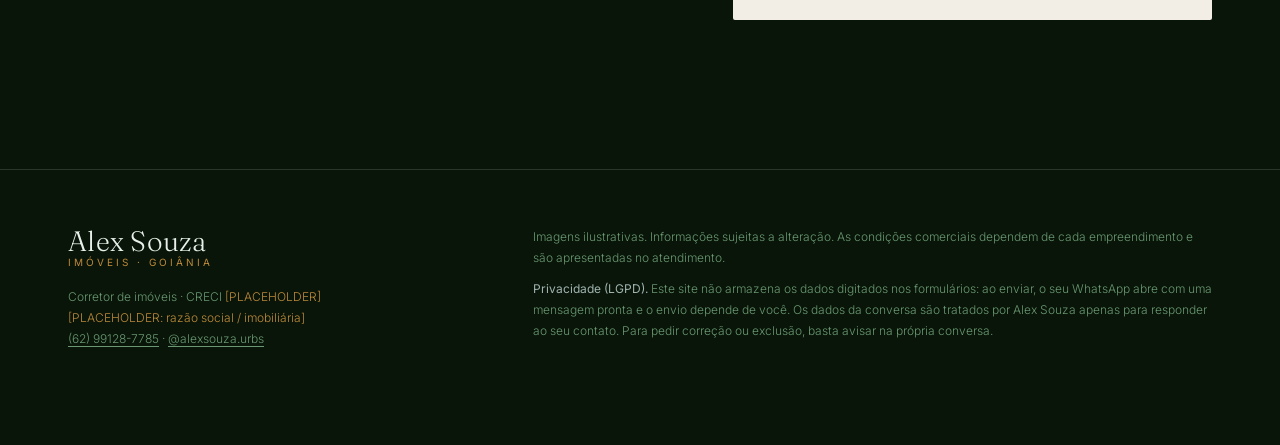
==== commit 8eb9a525: "fix: imagens quebradas + reescreve textos sem IA/travessão - Slide 3 hero: troca cc-lobby.webp por c" ====
--- a/index.html
+++ b/index.html
@@ -19,7 +19,7 @@
 <meta property="og:description" content="Alex Souza, corretor de imóveis em Goiânia. Estratégia e análise para comprar ou investir no Setor Marista, Setor Bueno e Jardim Goiás.">
 <link rel="preload" href="assets/fonts/fraunces.woff2" as="font" type="font/woff2" crossorigin>
 <link rel="preload" href="assets/fonts/inter.woff2" as="font" type="font/woff2" crossorigin>
-<link rel="stylesheet" href="assets/css/style.css?v=6">
+<link rel="stylesheet" href="assets/css/style.css?v=7">
 <script>document.documentElement.className += ' js';</script>
 <!-- GA4 / Meta Pixel: preencher os IDs e descomentar quando existirem.
      GA4_ID = "[PLACEHOLDER]"   META_PIXEL_ID = "[PLACEHOLDER]"
@@ -42,9 +42,9 @@
   <!-- 1. HERO — para trocar o retrato, substitua assets/img/alex-hero.jpg (qualquer proporção; o quadro 4:5 recorta sozinho). -->
   <section class="wrap hero" aria-labelledby="h-hero">
     <div class="hero-copy" data-reveal>
-      <span class="eyebrow">Corretor de imóveis · Goiânia</span>
+      <span class="eyebrow">Alex Souza · Lançamentos em Goiânia</span>
       <h1 class="display" id="h-hero">Imóvel certo exige <em>leitura de mercado.</em></h1>
-      <p class="lead">Análise, estratégia e atendimento direto para quem quer entrar nos melhores lançamentos de Goiânia — com destaque para o City Code Ricardo Paranhos, no Setor Marista.</p>
+      <p class="lead">City Code Ricardo Paranhos, no Setor Marista. ÓRA Vaca Brava, no Setor Bueno. Dois produtos que o Alex conhece a fundo e trabalha com atendimento direto.</p>
       <div class="row">
         <a class="btn btn-bronze" href="https://wa.me/5562991287785?text=Ol%C3%A1%2C%20Alex%21%20Vim%20pelo%20seu%20site%20e%20gostaria%20de%20conversar%20sobre%20im%C3%B3veis%20em%20Goi%C3%A2nia." target="_blank" rel="noopener">Conversar com o Alex</a>
         <a class="btn btn-line" href="#empreendimentos">Ver empreendimentos</a>
@@ -85,7 +85,7 @@
           </div>
         </div>
         <div class="hs-slide" role="group" aria-roledescription="slide" aria-label="3 de 4: City Code · Lobby" aria-hidden="true">
-          <div class="hs-visual shot" data-src="assets/img/cc-lobby.webp" data-alt="Lobby do City Code Ricardo Paranhos"><span class="wait">City Code · Lobby</span></div>
+          <div class="hs-visual shot" data-src="assets/img/cc-lobby2.jpg" data-alt="Lobby do City Code Ricardo Paranhos"><span class="wait">City Code · Lobby</span></div>
           <div class="hs-panel">
             <span class="hs-eyebrow">Térreo · Setor Marista · Goiânia</span>
             <strong class="hs-name">City Code<br>Ricardo Paranhos</strong>
@@ -99,7 +99,7 @@
           </div>
         </div>
         <div class="hs-slide" role="group" aria-roledescription="slide" aria-label="4 de 4: ÓRA Vaca Brava" aria-hidden="true">
-          <div class="hs-visual shot" data-alt="ÓRA Vaca Brava, Goiânia"><span class="wait">ÓRA Vaca Brava</span></div>
+          <div class="hs-visual shot" data-src="assets/img/ora-hero.jpg" data-alt="ÓRA Vaca Brava ao entardecer visto do Parque Vaca Brava"></div>
           <div class="hs-panel">
             <span class="hs-eyebrow">Lançamento · Vaca Brava · Goiânia</span>
             <strong class="hs-name">ÓRA<br>Vaca Brava</strong>
@@ -172,11 +172,11 @@
           </div>
         </article>
         <article class="slide dev">
-          <div class="shot " data-src="" data-alt="Perspectiva ilustrativa do ÓRA Vaca Brava"><span class="wait">[imagem aguardando autorização]</span></div>
+          <div class="shot" data-src="assets/img/ora-fachada.jpg" data-alt="Fachada do ÓRA Vaca Brava, Setor Bueno, Goiânia"></div>
           <div class="dev-body">
-            <span class="tag"><span class="ph">[PLACEHOLDER: fase]</span></span>
+            <span class="tag">Pré-lançamento</span>
             <h3>ÓRA Vaca Brava</h3>
-            <dl class="spec"><div><dt>Bairro</dt><dd><span class="ph">[PLACEHOLDER]</span></dd></div><div><dt>Metragens</dt><dd><span class="ph">[PLACEHOLDER]</span></dd></div><div><dt>Tipologias</dt><dd><span class="ph">[PLACEHOLDER]</span></dd></div></dl>
+            <dl class="spec"><div><dt>Bairro</dt><dd>Setor Bueno</dd></div><div><dt>Metragens</dt><dd>31 a 60 m²</dd></div><div><dt>Tipologias</dt><dd>Stay, Home e Comercial</dd></div></dl>
             <a class="more" href="ora-vaca-brava/index.html">Ver detalhes<svg width="18" height="12" viewBox="0 0 18 12" fill="none" stroke="currentColor" stroke-width="1.2" aria-hidden="true"><path d="M1 6h16M12 1l5 5-5 5"/></svg></a>
           </div>
         </article>
@@ -189,8 +189,8 @@
   <section id="jeito" class="sec on-light" aria-labelledby="h-jeito">
     <div class="wrap">
       <div class="jeito-intro" data-reveal>
-        <h2 class="title" id="h-jeito">O jeito Alex de <em>analisar um imóvel</em>.</h2>
-        <p class="lead">Três perguntas que nenhuma boa compra deve responder com "acho que sim."</p>
+        <h2 class="title" id="h-jeito"><em>Três perguntas</em> antes de qualquer indicação.</h2>
+        <p class="lead">Se o Alex não souber responder as três com dados reais, não indica o produto.</p>
       </div>
       <div class="jeito-grid" role="list">
         <div class="jeito-card" role="listitem" data-reveal>
@@ -238,9 +238,9 @@
       <div class="frame" data-reveal><img src="assets/img/alex-sobre.jpg" width="906" height="1132" loading="lazy" alt="Alex Souza em retrato de estúdio"></div>
       <div class="about-copy" data-reveal>
         <span class="eyebrow">Sobre</span>
-        <h2 class="title" id="h-sobre">Corretor. Mas primeiro, <em>analista de mercado</em>.</h2>
-        <p>Alex Souza é corretor de imóveis de alto padrão em Goiânia, com foco em lançamentos que combinam localização privilegiada, produto bem concebido e potencial real de valorização.</p>
-        <p>Mais do que apresentar plantas e tabelas, o Alex faz o trabalho de leitura que a maioria não faz — entender o entorno, a demanda e o histórico antes de indicar qualquer empreendimento.</p>
+        <h2 class="title" id="h-sobre">Alex Souza. <em>Estudo de mercado antes de qualquer indicação.</em></h2>
+        <p>Alex Souza trabalha com lançamentos de alto padrão em Goiânia, com foco em dois produtos que selecionou por critério: o City Code Ricardo Paranhos, no Setor Marista, e o ÓRA Vaca Brava, no Setor Bueno.</p>
+        <p>O trabalho começa antes de qualquer indicação: entender o entorno, checar a demanda e revisar o histórico da incorporadora. Atendimento direto, sem intermediário.</p>
         <dl class="facts">
           <div><dt>CRECI</dt><dd><span class="ph">[PLACEHOLDER]</span></dd></div>
           <div><dt>Empresa</dt><dd><span class="ph">[PLACEHOLDER: razão social]</span></dd></div>
